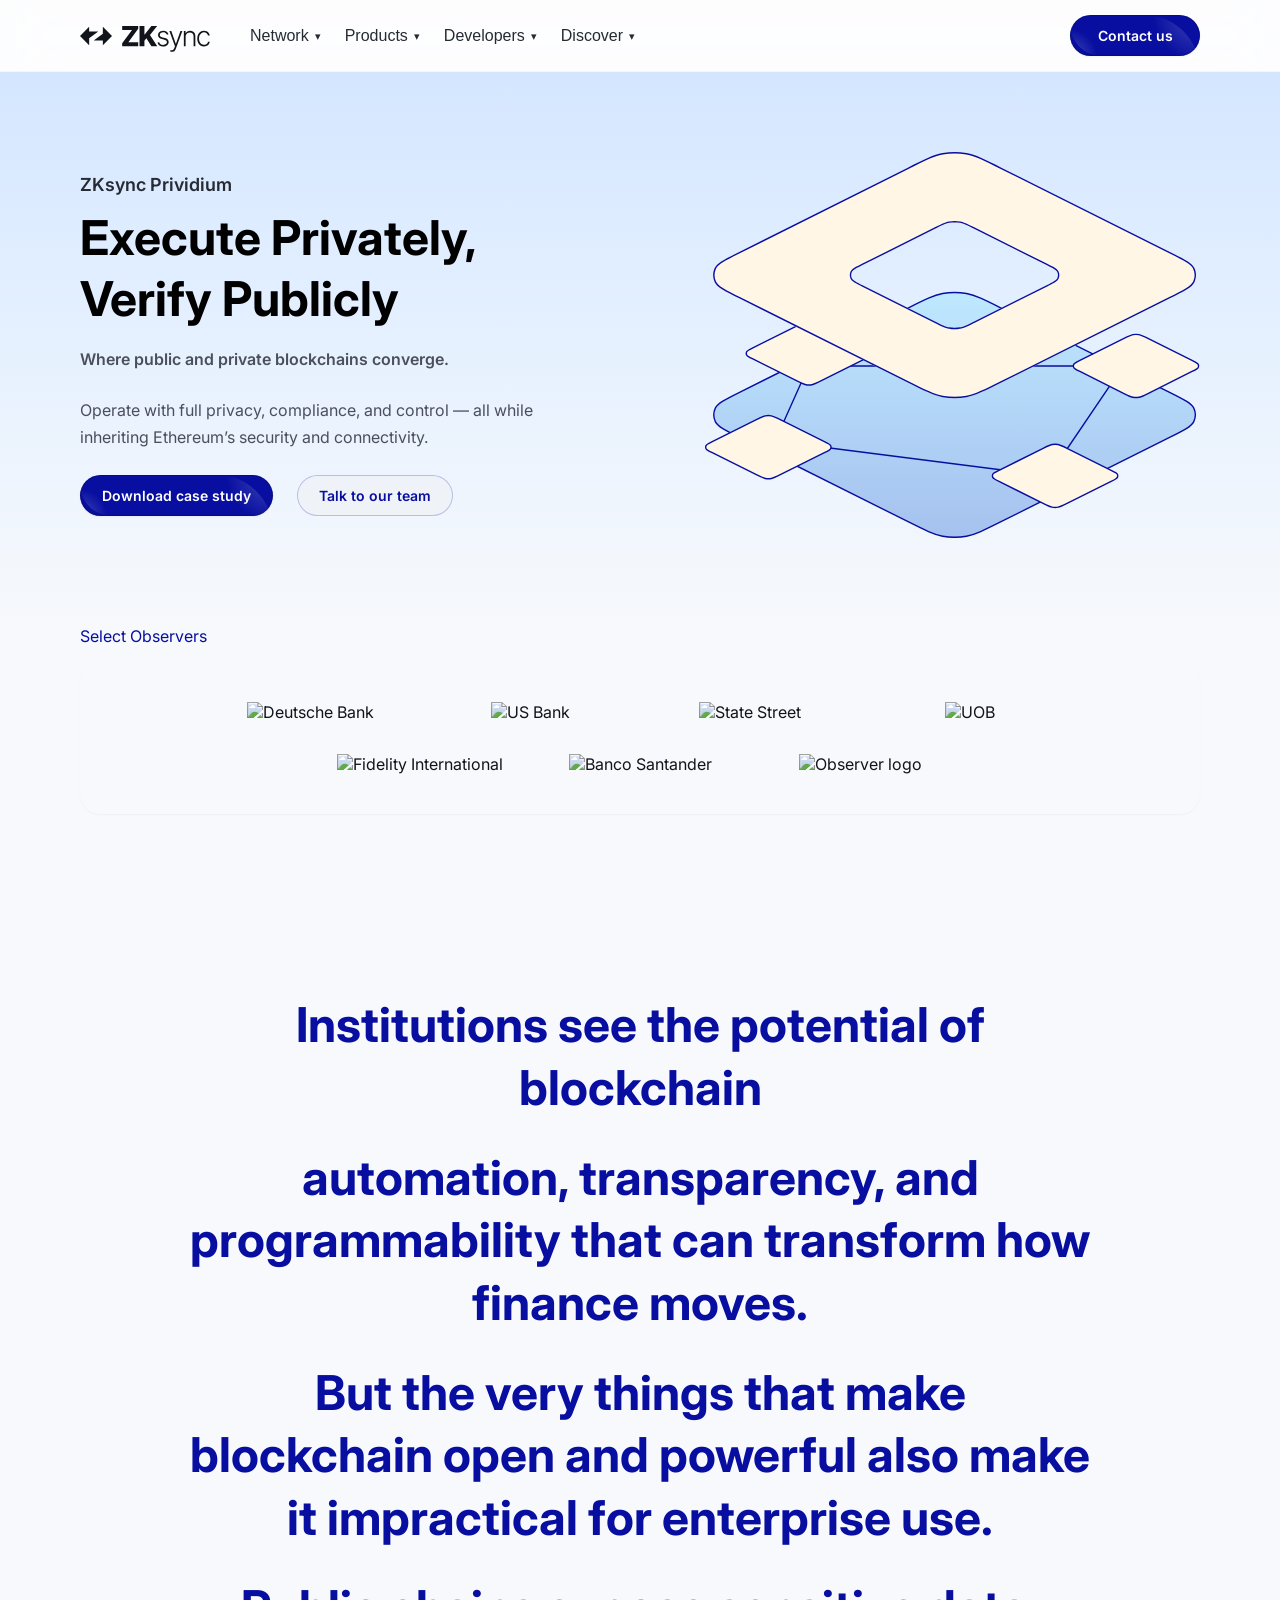
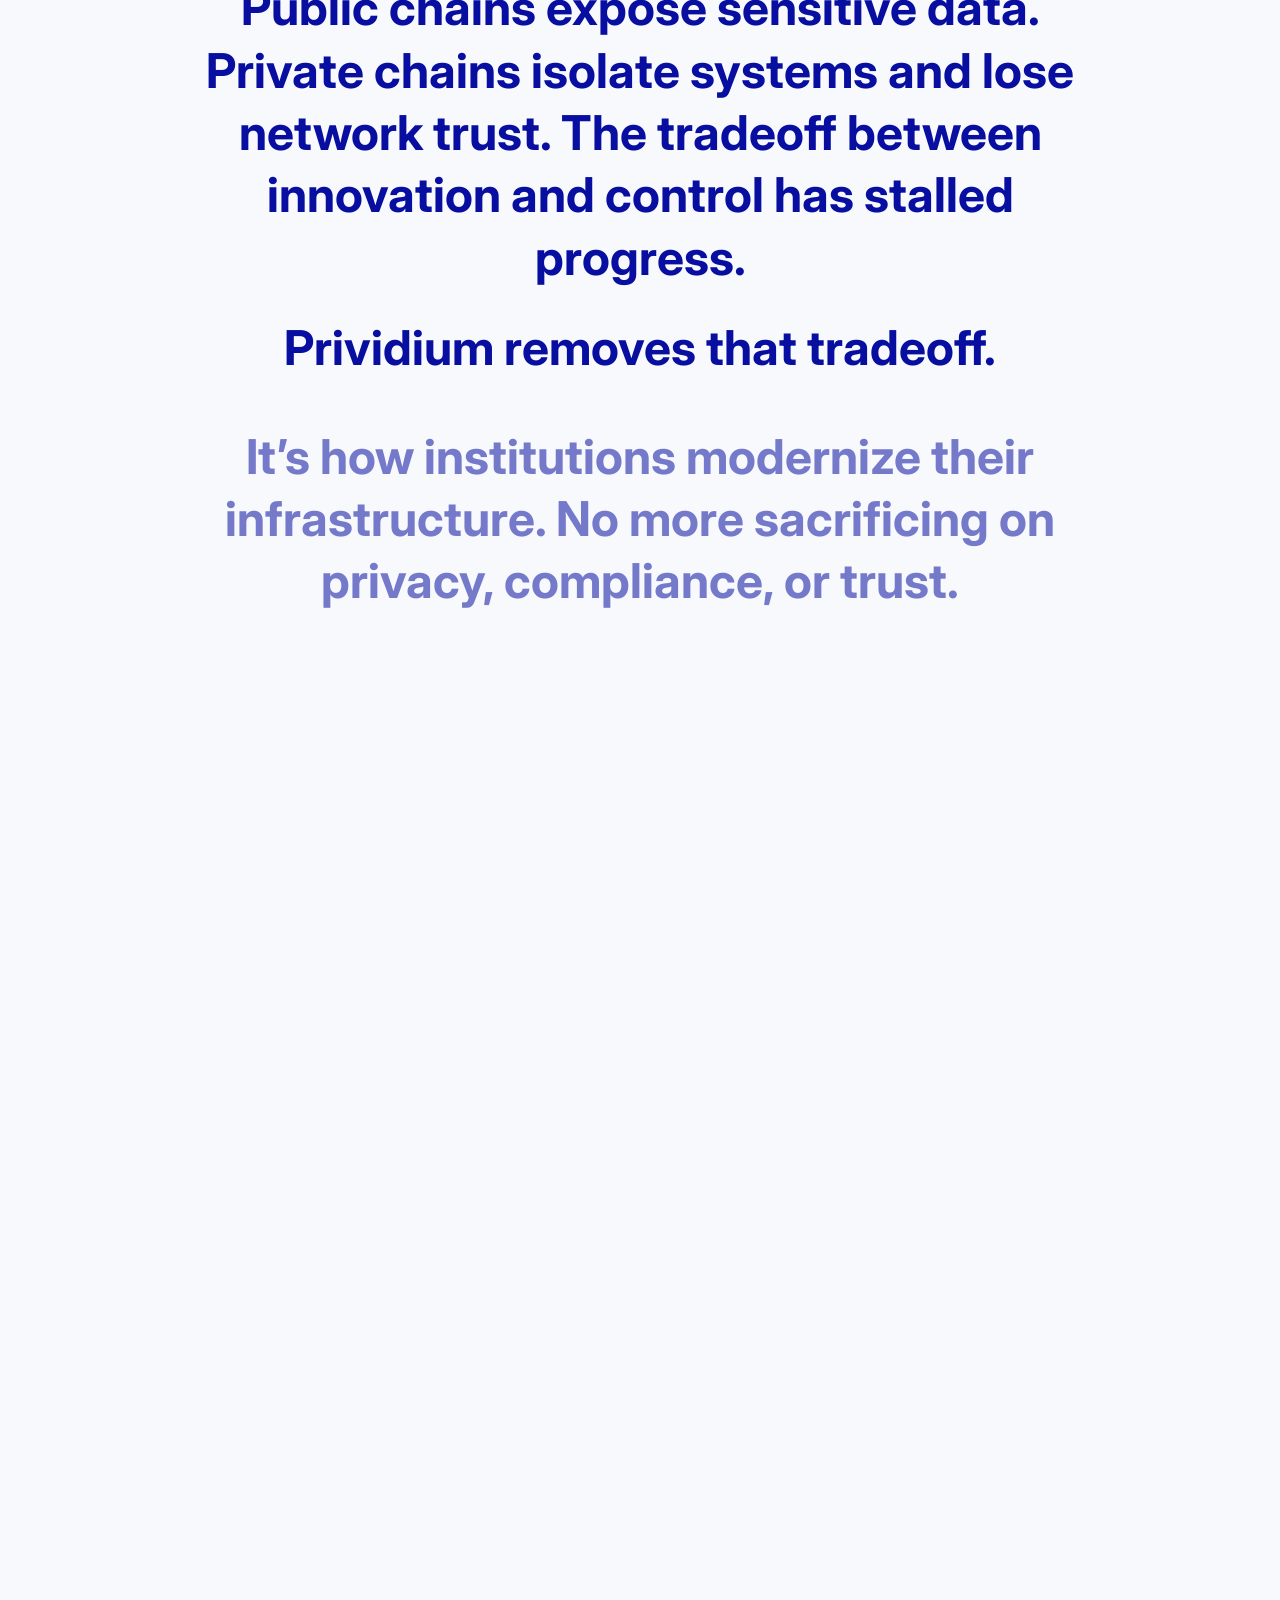
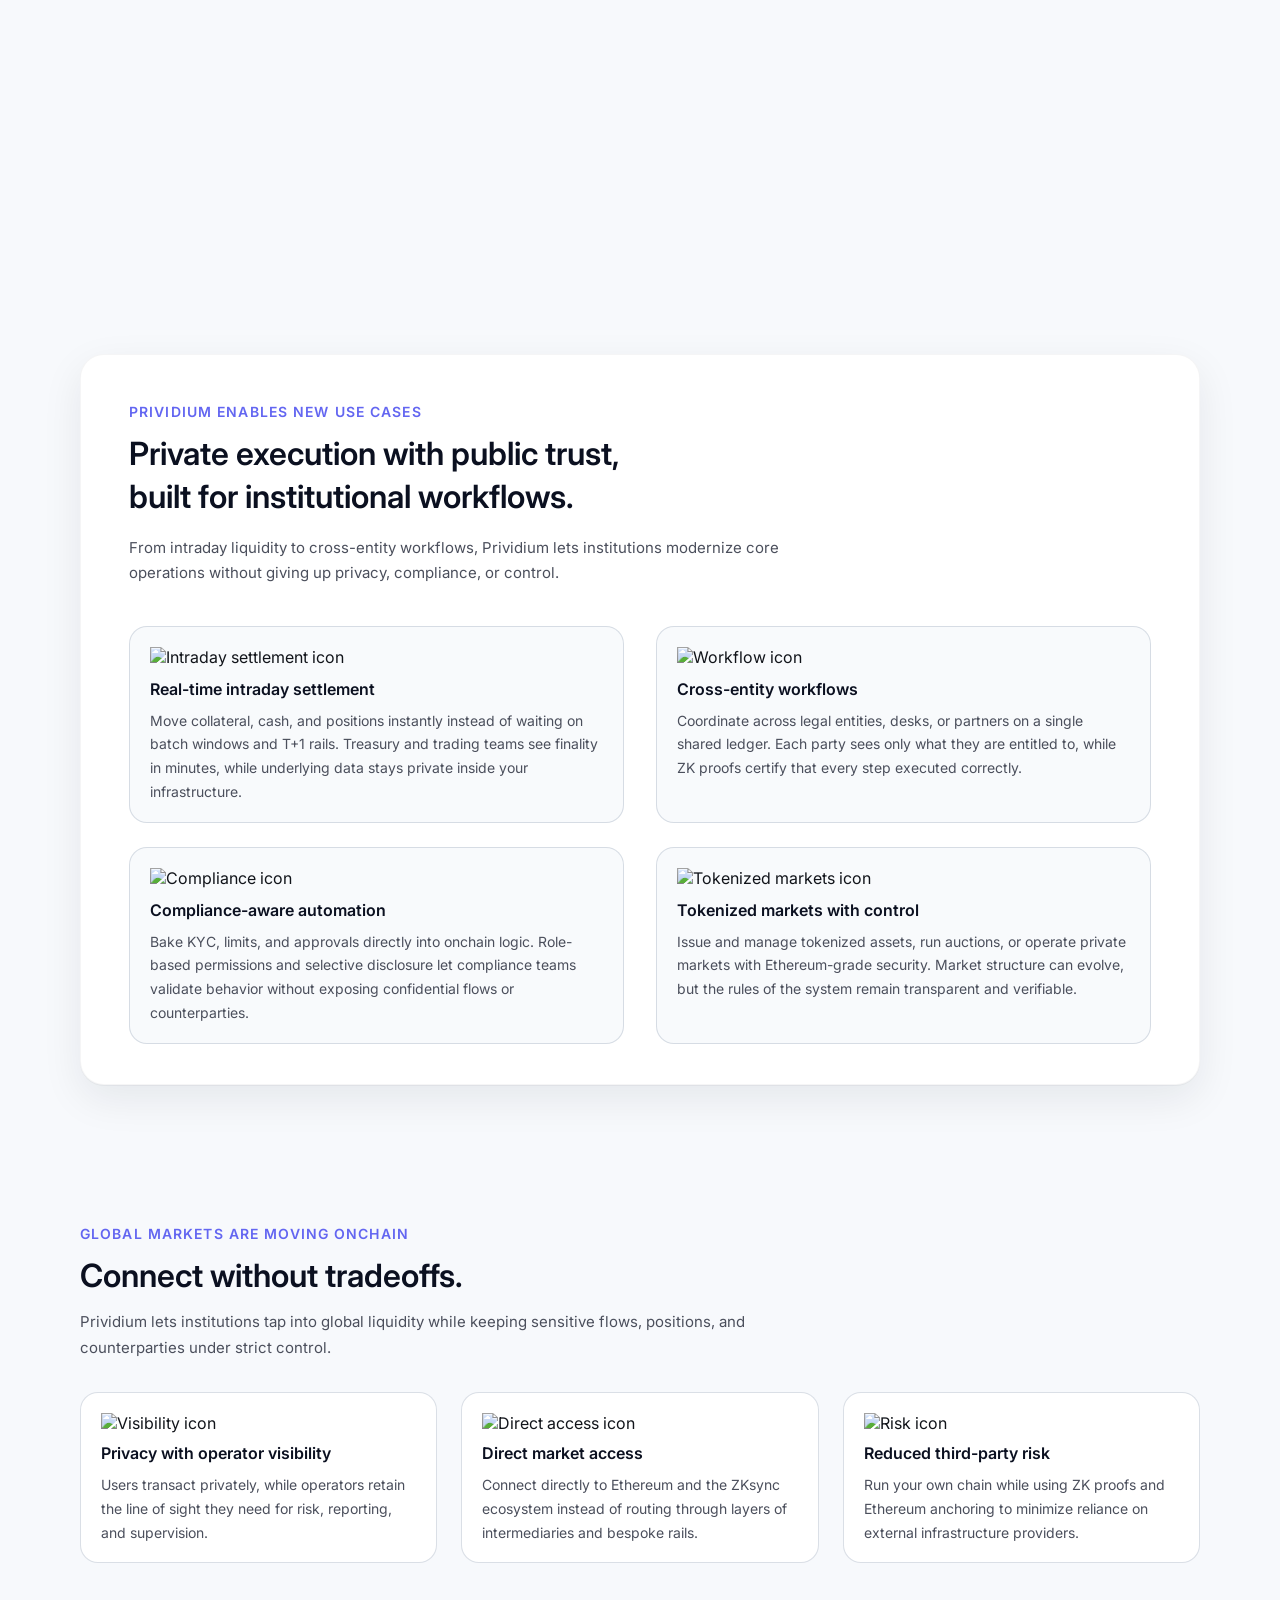
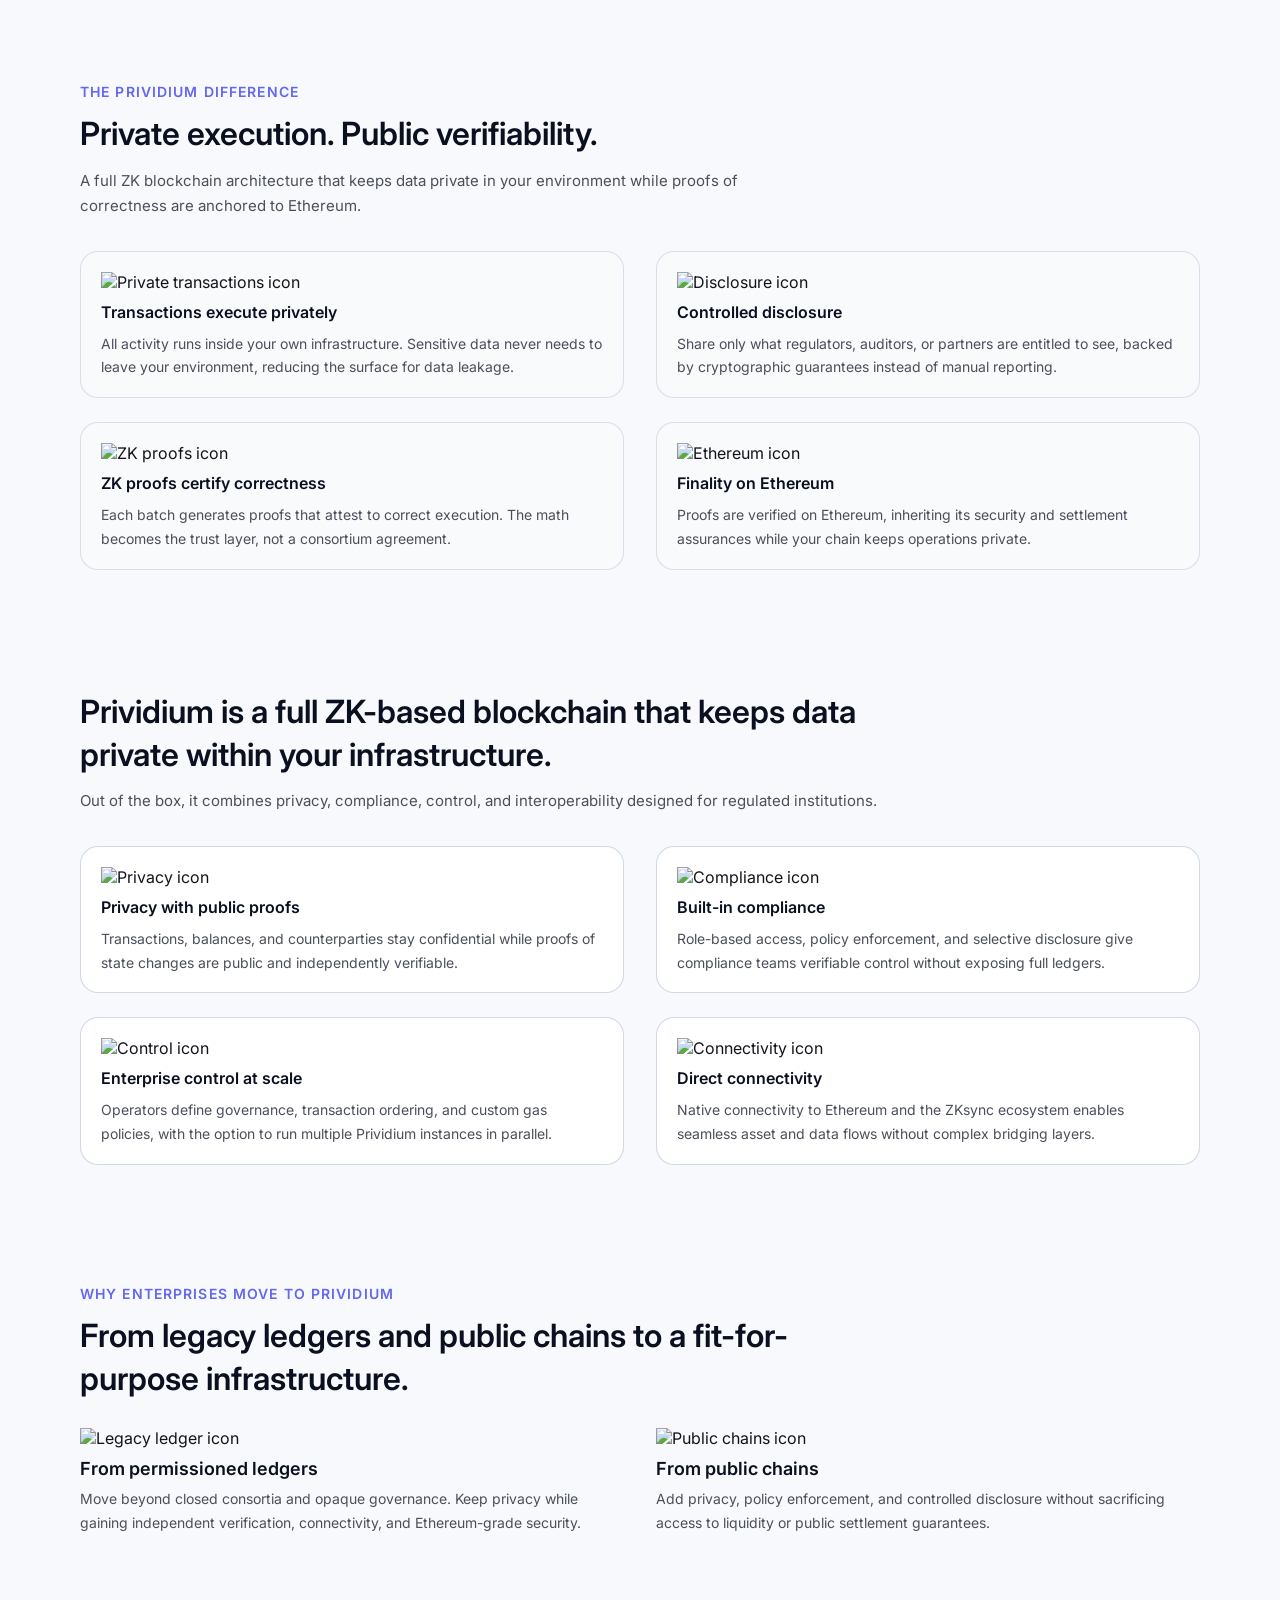
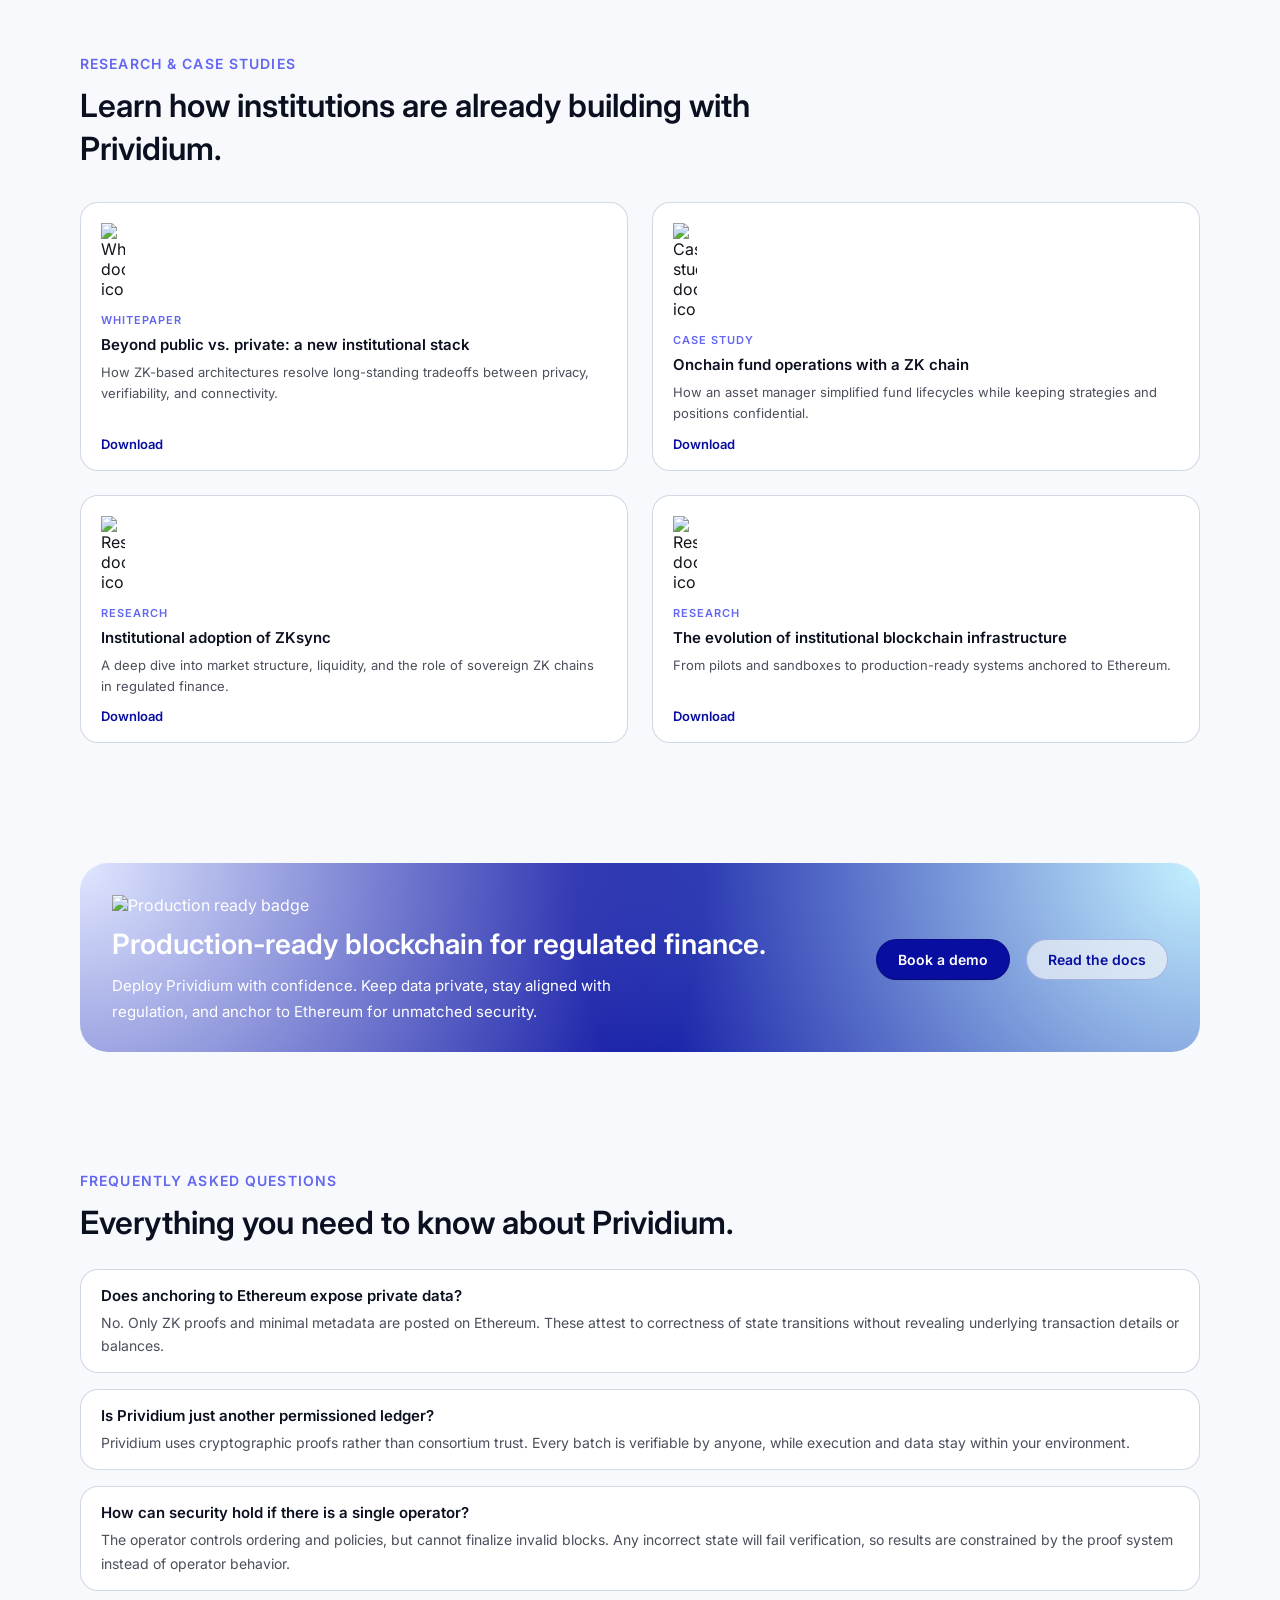
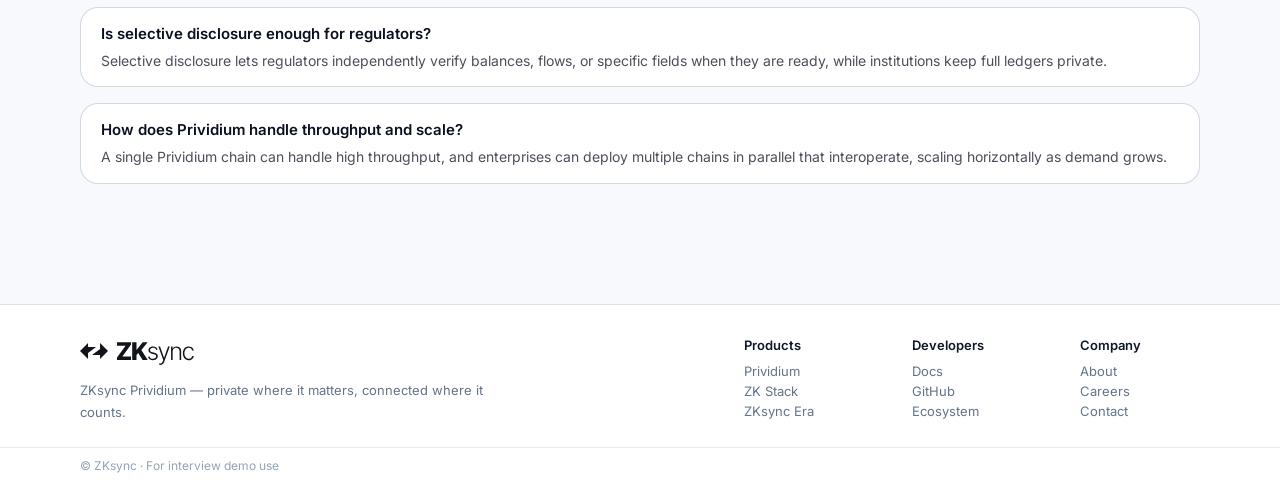
==== index.html @ d28b8660 "Update index.html" ====
<!DOCTYPE html>
<html lang="en">
<head>
  <meta charset="UTF-8" />
  <title>ZKsync Prividium – Execute Privately, Verify Publicly</title>
  <meta name="viewport" content="width=device-width, initial-scale=1" />

  <!-- Inter font -->
  <link rel="preconnect" href="https://fonts.googleapis.com">
  <link rel="preconnect" href="https://fonts.gstatic.com" crossorigin>
  <link href="https://fonts.googleapis.com/css2?family=Inter:wght@400;500;600;700&display=swap" rel="stylesheet">

  <link rel="stylesheet" href="styles.css" />
</head>
<body>
  <div class="page">

    <!-- NAVBAR -->
    <header class="nav">
      <div class="nav-left">
        <a href="#" class="nav-logo">
          <!-- Main zkSync logo -->
          <img src="zksync-logo.svg" alt="zkSync Logo" class="nav-logo-img" />
        </a>

        <nav class="nav-links">
          <button class="nav-link">
            <span>Network</span>
            <span class="nav-link-chevron">▾</span>
          </button>
          <button class="nav-link">
            <span>Products</span>
            <span class="nav-link-chevron">▾</span>
          </button>
          <button class="nav-link">
            <span>Developers</span>
            <span class="nav-link-chevron">▾</span>
          </button>
          <button class="nav-link">
            <span>Discover</span>
            <span class="nav-link-chevron">▾</span>
          </button>
        </nav>
      </div>

      <div class="nav-right">
        <a href="#contact" class="btn btn-primary btn-pill btn-nav">
          <span class="btn-bg-corner btn-bg-corner-left"></span>
          <span class="btn-bg-corner btn-bg-corner-right"></span>
          Contact us
        </a>
      </div>
    </header>

    <!-- MAIN CONTENT -->
    <main>

      <!-- HERO SECTION -->
      <div class="hero-wrapper">
        <section class="hero">
          <div class="hero-content">
            <p class="hero-eyebrow">ZKsync Prividium</p>

            <h1 class="hero-title">
              Execute Privately,<br />
              Verify Publicly
            </h1>

            <p class="hero-subtitle hero-subtitle-top">
              Where public and private blockchains converge.
            </p>

            <p class="hero-subtitle">
              Operate with full privacy, compliance, and control — all while inheriting
              Ethereum’s security and connectivity.
            </p>

            <div class="hero-actions">
              <a href="#" class="btn btn-primary btn-pill">
                <span class="btn-bg-corner btn-bg-corner-left"></span>
                <span class="btn-bg-corner btn-bg-corner-right"></span>
                Download case study
              </a>

              <a href="#contact" class="btn btn-secondary btn-pill">
                Talk to our team
              </a>
            </div>
          </div>

          <div class="hero-visual">
            <!-- Hero illustration (black circles animation) -->
            <img
              src="priv_hero.svg"
              alt="Prividium hero illustration"
              class="hero-animation-img"
            />
          </div>
        </section>
      </div> <!-- /.hero-wrapper -->

      <!-- SELECTED OBSERVERS (LOGO STRIP) -->
      <section class="observers">
        <p class="observers-eyebrow">Select Observers</p>

        <div class="observers-card">
          <div class="observers-row">
            <div class="observer-logo">
              <img src="logo-deutsche-bank.svg" alt="Deutsche Bank" />
            </div>
            <div class="observer-logo">
              <img src="logo-us-bank.svg" alt="US Bank" />
            </div>
            <div class="observer-logo">
              <img src="logo-state-street.svg" alt="State Street" />
            </div>
            <div class="observer-logo">
              <img src="logo-uob.svg" alt="UOB" />
            </div>
          </div>

          <div class="observers-row">
            <div class="observer-logo">
              <img src="logo-fidelity-international.svg" alt="Fidelity International" />
            </div>
            <div class="observer-logo">
              <img src="logo-banco-santander.svg" alt="Banco Santander" />
            </div>
            <div class="observer-logo">
              <img src="logo-generic-observer.svg" alt="Observer logo" />
            </div>
          </div>
        </div>
      </section>

      <!-- NARRATIVE SECTION (SCROLL-DRIVEN) -->
      <section class="narrative">
        <div class="narrative-inner">

          <p class="narrative-line">
            Institutions see the potential of blockchain
          </p>

          <p class="narrative-line">
            automation, transparency, and programmability that can transform how finance moves.
          </p>

          <p class="narrative-line">
            But the very things that make blockchain open and powerful also make it impractical for enterprise use.
          </p>

          <p class="narrative-line">
            Public chains expose sensitive data. Private chains isolate systems and lose network trust.
            The tradeoff between innovation and control has stalled progress.
          </p>

          <p class="narrative-line">
            Prividium removes that tradeoff.
          </p>

          <p class="narrative-line">
            It’s how institutions modernize their infrastructure. No more sacrificing on privacy,
            compliance, or trust.
          </p>

        </div>
      </section>

      <!-- USE CASES SECTION -->
      <section class="usecases">
        <div class="usecases-inner">
          <header class="usecases-header">
            <p class="usecases-eyebrow">Prividium enables new use cases</p>
            <h2 class="usecases-title">
              Private execution with public trust,<br />
              built for institutional workflows.
            </h2>
            <p class="usecases-intro">
              From intraday liquidity to cross-entity workflows, Prividium lets institutions
              modernize core operations without giving up privacy, compliance, or control.
            </p>
          </header>

          <div class="usecases-grid">
            <article class="usecase-card">
              <img
                src="icon-usecase-intraday.svg"
                alt="Intraday settlement icon"
                style="width:32px;height:auto;margin-bottom:12px;"
              />
              <h3 class="usecase-title">Real-time intraday settlement</h3>
              <p class="usecase-body">
                Move collateral, cash, and positions instantly instead of waiting on batch
                windows and T+1 rails. Treasury and trading teams see finality in minutes,
                while underlying data stays private inside your infrastructure.
              </p>
            </article>

            <article class="usecase-card">
              <img
                src="icon-usecase-workflows.svg"
                alt="Workflow icon"
                style="width:32px;height:auto;margin-bottom:12px;"
              />
              <h3 class="usecase-title">Cross-entity workflows</h3>
              <p class="usecase-body">
                Coordinate across legal entities, desks, or partners on a single shared
                ledger. Each party sees only what they are entitled to, while ZK proofs
                certify that every step executed correctly.
              </p>
            </article>

            <article class="usecase-card">
              <img
                src="icon-usecase-compliance.svg"
                alt="Compliance icon"
                style="width:32px;height:auto;margin-bottom:12px;"
              />
              <h3 class="usecase-title">Compliance-aware automation</h3>
              <p class="usecase-body">
                Bake KYC, limits, and approvals directly into onchain logic. Role-based
                permissions and selective disclosure let compliance teams validate behavior
                without exposing confidential flows or counterparties.
              </p>
            </article>

            <article class="usecase-card">
              <img
                src="icon-usecase-tokenized.svg"
                alt="Tokenized markets icon"
                style="width:32px;height:auto;margin-bottom:12px;"
              />
              <h3 class="usecase-title">Tokenized markets with control</h3>
              <p class="usecase-body">
                Issue and manage tokenized assets, run auctions, or operate private markets
                with Ethereum-grade security. Market structure can evolve, but the rules of
                the system remain transparent and verifiable.
              </p>
            </article>
          </div>
        </div>
      </section>

      <!-- GLOBAL MARKETS SECTION -->
      <section class="markets">
        <div class="markets-header">
          <p class="section-eyebrow">Global markets are moving onchain</p>
          <h2 class="section-title">
            Connect without tradeoffs.
          </h2>
          <p class="section-intro">
            Prividium lets institutions tap into global liquidity while keeping sensitive flows,
            positions, and counterparties under strict control.
          </p>
        </div>

        <div class="markets-grid">
          <article class="markets-card">
            <img
              src="icon-markets-visibility.svg"
              alt="Visibility icon"
              style="width:30px;height:auto;margin-bottom:10px;"
            />
            <h3 class="markets-card-title">Privacy with operator visibility</h3>
            <p class="markets-card-body">
              Users transact privately, while operators retain the line of sight they need
              for risk, reporting, and supervision.
            </p>
          </article>

          <article class="markets-card">
            <img
              src="icon-markets-access.svg"
              alt="Direct access icon"
              style="width:30px;height:auto;margin-bottom:10px;"
            />
            <h3 class="markets-card-title">Direct market access</h3>
            <p class="markets-card-body">
              Connect directly to Ethereum and the ZKsync ecosystem instead of routing
              through layers of intermediaries and bespoke rails.
            </p>
          </article>

          <article class="markets-card">
            <img
              src="icon-markets-risk.svg"
              alt="Risk icon"
              style="width:30px;height:auto;margin-bottom:10px;"
            />
            <h3 class="markets-card-title">Reduced third-party risk</h3>
            <p class="markets-card-body">
              Run your own chain while using ZK proofs and Ethereum anchoring to minimize
              reliance on external infrastructure providers.
            </p>
          </article>
        </div>
      </section>

      <!-- PRIVIDIUM DIFFERENCE SECTION -->
      <section class="difference">
        <div class="difference-header">
          <p class="section-eyebrow">The Prividium difference</p>
          <h2 class="section-title">
            Private execution. Public verifiability.
          </h2>
          <p class="section-intro">
            A full ZK blockchain architecture that keeps data private in your environment
            while proofs of correctness are anchored to Ethereum.
          </p>
        </div>

        <div class="difference-grid">
          <article class="difference-card">
            <img
              src="icon-diff-private-txs.svg"
              alt="Private transactions icon"
              style="width:28px;height:auto;margin-bottom:10px;"
            />
            <h3 class="difference-title">Transactions execute privately</h3>
            <p class="difference-body">
              All activity runs inside your own infrastructure. Sensitive data never needs
              to leave your environment, reducing the surface for data leakage.
            </p>
          </article>

          <article class="difference-card">
            <img
              src="icon-diff-disclosure.svg"
              alt="Disclosure icon"
              style="width:28px;height:auto;margin-bottom:10px;"
            />
            <h3 class="difference-title">Controlled disclosure</h3>
            <p class="difference-body">
              Share only what regulators, auditors, or partners are entitled to see, backed
              by cryptographic guarantees instead of manual reporting.
            </p>
          </article>

          <article class="difference-card">
            <img
              src="icon-diff-proofs.svg"
              alt="ZK proofs icon"
              style="width:28px;height:auto;margin-bottom:10px;"
            />
            <h3 class="difference-title">ZK proofs certify correctness</h3>
            <p class="difference-body">
              Each batch generates proofs that attest to correct execution. The math becomes
              the trust layer, not a consortium agreement.
            </p>
          </article>

          <article class="difference-card">
            <img
              src="icon-diff-ethereum.svg"
              alt="Ethereum icon"
              style="width:28px;height:auto;margin-bottom:10px;"
            />
            <h3 class="difference-title">Finality on Ethereum</h3>
            <p class="difference-body">
              Proofs are verified on Ethereum, inheriting its security and settlement assurances
              while your chain keeps operations private.
            </p>
          </article>
        </div>
      </section>

      <!-- PILLARS SECTION (PRIVACY / COMPLIANCE / CONTROL / CONNECTIVITY) -->
      <section class="pillars">
        <div class="pillars-header">
          <h2 class="section-title">
            Prividium is a full ZK-based blockchain that keeps data private within your infrastructure.
          </h2>
          <p class="section-intro">
            Out of the box, it combines privacy, compliance, control, and interoperability designed
            for regulated institutions.
          </p>
        </div>

        <div class="pillars-grid">
          <article class="pillar-card">
            <img
              src="icon-pillar-privacy.svg"
              alt="Privacy icon"
              style="width:30px;height:auto;margin-bottom:10px;"
            />
            <h3 class="pillar-title">Privacy with public proofs</h3>
            <p class="pillar-body">
              Transactions, balances, and counterparties stay confidential while proofs
              of state changes are public and independently verifiable.
            </p>
          </article>

          <article class="pillar-card">
            <img
              src="icon-pillar-compliance.svg"
              alt="Compliance icon"
              style="width:30px;height:auto;margin-bottom:10px;"
            />
            <h3 class="pillar-title">Built-in compliance</h3>
            <p class="pillar-body">
              Role-based access, policy enforcement, and selective disclosure give compliance
              teams verifiable control without exposing full ledgers.
            </p>
          </article>

          <article class="pillar-card">
            <img
              src="icon-pillar-control.svg"
              alt="Control icon"
              style="width:30px;height:auto;margin-bottom:10px;"
            />
            <h3 class="pillar-title">Enterprise control at scale</h3>
            <p class="pillar-body">
              Operators define governance, transaction ordering, and custom gas policies,
              with the option to run multiple Prividium instances in parallel.
            </p>
          </article>

          <article class="pillar-card">
            <img
              src="icon-pillar-connectivity.svg"
              alt="Connectivity icon"
              style="width:30px;height:auto;margin-bottom:10px;"
            />
            <h3 class="pillar-title">Direct connectivity</h3>
            <p class="pillar-body">
              Native connectivity to Ethereum and the ZKsync ecosystem enables seamless asset
              and data flows without complex bridging layers.
            </p>
          </article>
        </div>
      </section>

      <!-- WHY ENTERPRISES MOVE SECTION -->
      <section class="why">
        <div class="why-header">
          <p class="section-eyebrow">Why enterprises move to Prividium</p>
          <h2 class="section-title">
            From legacy ledgers and public chains to a fit-for-purpose infrastructure.
          </h2>
        </div>

        <div class="why-grid">
          <article class="why-col">
            <img
              src="icon-why-ledgers.svg"
              alt="Legacy ledger icon"
              style="width:32px;height:auto;margin-bottom:10px;"
            />
            <h3 class="why-col-title">From permissioned ledgers</h3>
            <p class="why-col-body">
              Move beyond closed consortia and opaque governance. Keep privacy while
              gaining independent verification, connectivity, and Ethereum-grade security.
            </p>
          </article>

          <article class="why-col">
            <img
              src="icon-why-public.svg"
              alt="Public chains icon"
              style="width:32px;height:auto;margin-bottom:10px;"
            />
            <h3 class="why-col-title">From public chains</h3>
            <p class="why-col-body">
              Add privacy, policy enforcement, and controlled disclosure without sacrificing
              access to liquidity or public settlement guarantees.
            </p>
          </article>
        </div>
      </section>

      <!-- RESEARCH & CASE STUDIES -->
      <section class="research">
        <div class="research-header">
          <p class="section-eyebrow">Research &amp; case studies</p>
          <h2 class="section-title">
            Learn how institutions are already building with Prividium.
          </h2>
        </div>

        <div class="research-grid">
          <article class="research-card">
            <img
              src="icon-doc-whitepaper.svg"
              alt="Whitepaper document icon"
              style="width:24px;height:auto;margin-bottom:6px;"
            />
            <p class="research-tag">Whitepaper</p>
            <h3 class="research-title">
              Beyond public vs. private: a new institutional stack
            </h3>
            <p class="research-body">
              How ZK-based architectures resolve long-standing tradeoffs between privacy,
              verifiability, and connectivity.
            </p>
            <a href="#" class="research-link">Download</a>
          </article>

          <article class="research-card">
            <img
              src="icon-doc-casestudy.svg"
              alt="Case study document icon"
              style="width:24px;height:auto;margin-bottom:6px;"
            />
            <p class="research-tag">Case study</p>
            <h3 class="research-title">
              Onchain fund operations with a ZK chain
            </h3>
            <p class="research-body">
              How an asset manager simplified fund lifecycles while keeping strategies and
              positions confidential.
            </p>
            <a href="#" class="research-link">Download</a>
          </article>

          <article class="research-card">
            <img
              src="icon-doc-research.svg"
              alt="Research document icon"
              style="width:24px;height:auto;margin-bottom:6px;"
            />
            <p class="research-tag">Research</p>
            <h3 class="research-title">
              Institutional adoption of ZKsync
            </h3>
            <p class="research-body">
              A deep dive into market structure, liquidity, and the role of sovereign ZK chains
              in regulated finance.
            </p>
            <a href="#" class="research-link">Download</a>
          </article>

          <article class="research-card">
            <img
              src="icon-doc-research-2.svg"
              alt="Research document icon"
              style="width:24px;height:auto;margin-bottom:6px;"
            />
            <p class="research-tag">Research</p>
            <h3 class="research-title">
              The evolution of institutional blockchain infrastructure
            </h3>
            <p class="research-body">
              From pilots and sandboxes to production-ready systems anchored to Ethereum.
            </p>
            <a href="#" class="research-link">Download</a>
          </article>
        </div>
      </section>

      <!-- PRODUCTION CTA -->
      <section class="cta" id="contact">
        <div class="cta-inner">
          <div class="cta-copy">
            <!-- optional small icon / badge on CTA -->
            <img
              src="icon-cta-badge.svg"
              alt="Production ready badge"
              style="width:36px;height:auto;margin-bottom:12px;"
            />
            <h2 class="cta-title">
              Production-ready blockchain for regulated finance.
            </h2>
            <p class="cta-body">
              Deploy Prividium with confidence. Keep data private, stay aligned with regulation,
              and anchor to Ethereum for unmatched security.
            </p>
          </div>
          <div class="cta-actions">
            <a href="#" class="btn btn-primary btn-pill">
              Book a demo
            </a>
            <a href="#" class="btn btn-secondary btn-pill">
              Read the docs
            </a>
          </div>
        </div>
      </section>

      <!-- FAQ -->
      <section class="faq">
        <div class="faq-header">
          <p class="section-eyebrow">Frequently asked questions</p>
          <h2 class="section-title">
            Everything you need to know about Prividium.
          </h2>
        </div>

        <div class="faq-list">
          <article class="faq-item">
            <h3 class="faq-question">
              Does anchoring to Ethereum expose private data?
            </h3>
            <p class="faq-answer">
              No. Only ZK proofs and minimal metadata are posted on Ethereum. These attest to
              correctness of state transitions without revealing underlying transaction details
              or balances.
            </p>
          </article>

          <article class="faq-item">
            <h3 class="faq-question">
              Is Prividium just another permissioned ledger?
            </h3>
            <p class="faq-answer">
              Prividium uses cryptographic proofs rather than consortium trust. Every batch is
              verifiable by anyone, while execution and data stay within your environment.
            </p>
          </article>

          <article class="faq-item">
            <h3 class="faq-question">
              How can security hold if there is a single operator?
            </h3>
            <p class="faq-answer">
              The operator controls ordering and policies, but cannot finalize invalid blocks.
              Any incorrect state will fail verification, so results are constrained by the
              proof system instead of operator behavior.
            </p>
          </article>

          <article class="faq-item">
            <h3 class="faq-question">
              Is selective disclosure enough for regulators?
            </h3>
            <p class="faq-answer">
              Selective disclosure lets regulators independently verify balances, flows, or
              specific fields when they are ready, while institutions keep full ledgers private.
            </p>
          </article>

          <article class="faq-item">
            <h3 class="faq-question">
              How does Prividium handle throughput and scale?
            </h3>
            <p class="faq-answer">
              A single Prividium chain can handle high throughput, and enterprises can deploy
              multiple chains in parallel that interoperate, scaling horizontally as demand grows.
            </p>
          </article>
        </div>
      </section>

    </main>

    <!-- FOOTER -->
    <footer class="footer">
      <div class="footer-inner">
        <div class="footer-brand">
          <img src="zksync-logo.svg" alt="zkSync logo" class="footer-logo" />
          <p class="footer-tagline">
            ZKsync Prividium — private where it matters, connected where it counts.
          </p>
        </div>

        <div class="footer-columns">
          <div class="footer-col">
            <h4 class="footer-heading">Products</h4>
            <a href="#" class="footer-link">Prividium</a>
            <a href="#" class="footer-link">ZK Stack</a>
            <a href="#" class="footer-link">ZKsync Era</a>
          </div>
          <div class="footer-col">
            <h4 class="footer-heading">Developers</h4>
            <a href="#" class="footer-link">Docs</a>
            <a href="#" class="footer-link">GitHub</a>
            <a href="#" class="footer-link">Ecosystem</a>
          </div>
          <div class="footer-col">
            <h4 class="footer-heading">Company</h4>
            <a href="#" class="footer-link">About</a>
            <a href="#" class="footer-link">Careers</a>
            <a href="#" class="footer-link">Contact</a>
          </div>
        </div>
      </div>

      <div class="footer-bottom">
        <p class="footer-meta">© ZKsync · For interview demo use</p>
      </div>
    </footer>

  </div> <!-- /.page -->

  <!-- Scroll animation for narrative section -->
  <script>
    document.addEventListener("DOMContentLoaded", () => {
      const section = document.querySelector(".narrative");
      const lines = Array.from(document.querySelectorAll(".narrative-line"));

      if (!section || lines.length === 0) return;

      function easeInOut(t) {
        return t * t * (3 - 2 * t);
      }

      function updateNarrative() {
        const rect = section.getBoundingClientRect();
        const vh = window.innerHeight;

        if (rect.bottom < 0 || rect.top > vh) return;

        const centerY = vh * 0.5;
        let progress = (centerY - rect.top) / rect.height;
        progress = Math.max(0, Math.min(0.999, progress));

        const count = lines.length;
        const segment = 1 / count;

        lines.forEach((line, index) => {
          const start = segment * index;
          const end = segment * (index + 1);
          let local = (progress - start) / (end - start);

          if (local <= 0) {
            line.style.opacity = 0;
            line.style.transform = "translateY(40px)";
          } else if (local >= 1) {
            line.style.opacity = 1;
            line.style.transform = "translateY(0)";
          } else {
            const t = easeInOut(local);
            const y = 40 * (1 - t);
            line.style.opacity = t;
            line.style.transform = `translateY(${y}px)`;
          }
        });
      }

      updateNarrative();
      window.addEventListener("scroll", updateNarrative, { passive: true });
      window.addEventListener("resize", updateNarrative);
    });
  </script>
</body>
</html>
---- styles.css ----
:root {
  --bg-page: #f7f9fc;
  --bg-hero: #ffffff;
  --text-main: #11141a;
  --text-muted: #4b4f5c;
  --text-nav: #262b33;
  --accent: #070ea0;
  --accent-soft: rgba(7, 14, 160, 0.08);
  --border-soft: rgba(10, 13, 18, 0.08);
}

/* Global reset-ish */
*,
*::before,
*::after {
  box-sizing: border-box;
}

body {
  margin: 0;
  font-family: "Inter", system-ui, -apple-system, BlinkMacSystemFont, "Segoe UI", sans-serif;
  background: var(--bg-page);
  color: var(--text-main);
}

.page {
  min-height: 100vh;
}

/* NAVBAR */

.nav {
  backdrop-filter: blur(24px);
  background: rgba(255, 255, 255, 0.7);
  border-bottom: 1px solid rgba(239, 242, 247, 0.6);
  height: 72px;
  padding: 0 80px;
  display: flex;
  align-items: center;
  justify-content: space-between;
  position: sticky;
  top: 0;
  z-index: 20;
}

.nav-left {
  display: flex;
  align-items: center;
  gap: 40px;
}

.nav-logo {
  display: inline-flex;
  align-items: center;
  gap: 10px;
  text-decoration: none;
}

.nav-logo-img {
  height: 32px;
}

.nav-logo-text {
  font-size: 18px;
  font-weight: 600;
  color: var(--text-nav);
}

.nav-links {
  display: flex;
  align-items: center;
  gap: 24px;
}

.nav-link {
  display: inline-flex;
  align-items: center;
  gap: 6px;
  border: none;
  background: transparent;
  font-size: 16px;
  font-weight: 500;
  color: var(--text-nav);
  cursor: pointer;
  padding: 4px 0;
}

.nav-link-chevron {
  font-size: 11px;
  transform: translateY(1px);
}

.nav-right {
  display: flex;
  align-items: center;
}

/* Buttons */

.btn {
  position: relative;
  display: inline-flex;
  align-items: center;
  justify-content: center;
  gap: 8px;
  padding: 12px 22px;
  font-size: 14px;
  font-weight: 600;
  text-decoration: none;
  cursor: pointer;
  border-radius: 999px;
  border: 0;
  transition:
    transform 0.12s ease,
    box-shadow 0.12s ease,
    background 0.12s ease,
    color 0.12s ease;
  white-space: nowrap;
}

.btn-pill {
  border-radius: 9999px;
}

.btn-primary {
  background: var(--accent);
  color: #ffffff;
  box-shadow:
    0 1px 2px rgba(10, 13, 18, 0.05),
    inset 0 -2px 0 rgba(10, 13, 18, 0.05),
    inset 0 0 0 1px rgba(10, 13, 18, 0.18);
}

.btn-secondary {
  background: rgba(239, 242, 247, 0.7);
  color: var(--accent);
  box-shadow: inset 0 0 0 1px rgba(7, 14, 160, 0.23);
}

.btn-nav {
  min-width: 130px;
}

/* Small highlights on primary buttons */
.btn-bg-corner {
  pointer-events: none;
  position: absolute;
  width: 32px;
  height: 32px;
  background: radial-gradient(circle at 0 100%, rgba(255, 255, 255, 0.35), transparent 60%);
  opacity: 0.7;
}

.btn-bg-corner-left {
  left: 0;
  bottom: 0;
  border-bottom-left-radius: 999px;
}

.btn-bg-corner-right {
  right: 0;
  top: 0;
  width: 56px;
  height: 56px;
  border-top-right-radius: 999px;
  background: radial-gradient(circle at 100% 0, rgba(255, 255, 255, 0.35), transparent 60%);
}

.btn:hover {
  transform: translateY(-1px);
  box-shadow:
    0 8px 24px rgba(7, 14, 160, 0.18),
    inset 0 -2px 0 rgba(10, 13, 18, 0.05),
    inset 0 0 0 1px rgba(10, 13, 18, 0.18);
}

.btn-secondary:hover {
  background: rgba(224, 229, 242, 0.9);
  box-shadow: inset 0 0 0 1px rgba(7, 14, 160, 0.3);
}

/* HERO */

.hero-wrapper {
  background: linear-gradient(
    180deg,
    #d4e6ff 0%,
    #e4f0ff 45%,
    var(--bg-page) 100%
  );
  padding-bottom: 24px; /* subtle fade gap before observers */
}

.hero {
  max-width: 1280px;
  margin: 0 auto;
  padding: 80px 80px 64px;
  display: grid;
  grid-template-columns: minmax(0, 1.1fr) minmax(0, 1fr);
  gap: 80px;
  align-items: center;
}

.hero-content {
  max-width: 480px;
}

.hero-eyebrow {
  font-size: 18px;
  font-weight: 600;
  color: #262b33;
  margin: 0 0 12px;
}

.hero-title {
  font-size: 48px;
  line-height: 1.28;
  margin: 0 0 16px;
  color: #000000;
}

.hero-subtitle-top {
  font-size: 20px;
  font-weight: 600;
  line-height: 1.4;
  margin-bottom: 8px;
}

.hero-subtitle {
  font-size: 16px;
  line-height: 1.7;
  color: var(--text-muted);
  margin: 0 0 24px;
}

.hero-actions {
  display: flex;
  flex-wrap: wrap;
  gap: 24px;
}

/* HERO VISUAL */

.hero-visual {
  background: none;
  box-shadow: none;
  border-radius: 0;
  overflow: visible;
  display: flex;
  align-items: center;
  justify-content: center;
  margin-left: auto; /* stays right side on desktop */
}

.hero-animation-img {
  width: 100%;
  max-width: 520px;
  height: auto;
  display: block;
}

/* Responsive hero / nav */

@media (max-width: 1024px) {
  .nav {
    padding: 0 24px;
  }

  .hero {
    padding: 56px 24px 64px;
    grid-template-columns: 1fr;
    gap: 40px;
  }

  .hero-content {
    max-width: none;
  }

  .hero-visual {
    max-width: 440px;
    margin-right: auto; /* hero image comes under text, left-ish */
  }
}

@media (max-width: 720px) {
  .nav-links {
    display: none;
  }

  .hero-title {
    font-size: 36px;
  }

  .hero {
    padding-top: 40px;
  }

  .hero-actions {
    flex-direction: column;
    align-items: stretch;
  }

  .btn,
  .btn-nav {
    width: 100%;
    justify-content: center;
  }
}

/* SELECTED OBSERVERS */

.observers {
  max-width: 1280px;
  margin: 0 auto 96px;
  padding: 0 80px;
}

.observers-eyebrow {
  font-size: 16px;
  font-weight: 400;
  color: #070ea0;
  margin: 0 0 16px;
}

.observers-card {
  background: #f7f9fc;
  border-radius: 20px;
  padding: 40px 48px;
  display: flex;
  flex-direction: column;
  gap: 32px;
  box-shadow: 0 1px 2px rgba(10, 13, 18, 0.04);
}

.observers-row {
  display: flex;
  justify-content: center;
  align-items: center;
  gap: 40px;
  flex-wrap: nowrap;
}

.observer-logo {
  flex: 0 1 180px;
  display: flex;
  align-items: center;
  justify-content: center;
}

.observer-logo img {
  max-height: 45px;
  width: auto;
  max-width: 100%;
  object-fit: contain;
  display: block;
  filter: grayscale(15%);
}

/* Observers responsive */

@media (max-width: 1024px) {
  .observers {
    padding: 0 24px;
  }

  .observers-card {
    padding: 32px 24px;
  }

  .observers-row {
    flex-wrap: wrap;
    gap: 24px;
  }

  .observer-logo {
    flex: 1 1 40%;
  }

  .observer-logo img {
    max-height: 36px;
  }
}

@media (max-width: 640px) {
  .observer-logo {
    flex: 1 1 100%;
  }

  .observer-logo img {
    max-height: 32px;
  }
}

/* NARRATIVE SECTION */

.narrative {
  max-width: 1280px;
  margin: 180px auto 220px;
  padding: 0 80px;
  position: relative;
  min-height: 260vh; /* room to “walk” through lines */
}

.narrative-inner {
  position: sticky;
  top: 20vh; /* pins text in upper third of screen */
  text-align: center;
}

.narrative-line {
  font-size: 48px;
  font-weight: 700;
  line-height: 1.3;
  margin: 0 auto 28px;
  max-width: 900px;
  color: #070EA0;

  opacity: 0;
  transform: translateY(40px);
}

/* Narrative responsive */

@media (max-width: 1024px) {
  .narrative {
    padding: 0 24px;
    margin: 140px auto 180px;
    min-height: 220vh;
  }

  .narrative-line {
    font-size: 34px;
    margin-bottom: 24px;
  }
}

@media (max-width: 640px) {
  .narrative {
    min-height: 200vh;
  }

  .narrative-line {
    font-size: 24px;
  }
}

/* USE CASES SECTION */

.usecases {
  max-width: 1280px;
  margin: 0 auto 140px;
  padding: 0 80px;
}

.usecases-inner {
  background: #ffffff;
  border-radius: 24px;
  padding: 48px 48px 40px;
  box-shadow:
    0 14px 40px rgba(15, 23, 42, 0.08),
    0 1px 0 rgba(15, 23, 42, 0.04);
  border: 1px solid rgba(15, 23, 42, 0.04);
}

.usecases-header {
  max-width: 720px;
  margin-bottom: 40px;
}

.usecases-eyebrow {
  font-size: 14px;
  font-weight: 600;
  letter-spacing: 0.08em;
  text-transform: uppercase;
  color: #6366f1;
  margin: 0 0 12px;
}

.usecases-title {
  font-size: 32px;
  line-height: 1.35;
  font-weight: 600;
  margin: 0 0 16px;
  color: #0b1020;
}

.usecases-intro {
  font-size: 15px;
  line-height: 1.7;
  color: #4b4f5c;
  margin: 0;
}

/* Cards grid */

.usecases-grid {
  display: grid;
  grid-template-columns: repeat(2, minmax(0, 1fr));
  gap: 24px 32px;
}

.usecase-card {
  background: #f8fafc;
  border-radius: 18px;
  padding: 20px 20px 18px;
  border: 1px solid rgba(148, 163, 184, 0.35);
}

.usecase-title {
  font-size: 16px;
  font-weight: 600;
  margin: 0 0 10px;
  color: #0b1020;
}

.usecase-body {
  font-size: 14px;
  line-height: 1.7;
  margin: 0;
  color: #4b4f5c;
}

/* Use cases responsive */

@media (max-width: 1024px) {
  .usecases {
    padding: 0 24px;
    margin-bottom: 120px;
  }

  .usecases-inner {
    padding: 32px 24px 28px;
  }

  .usecases-title {
    font-size: 26px;
  }

  .usecases-grid {
    grid-template-columns: 1fr 1fr;
    gap: 20px;
  }
}

@media (max-width: 720px) {
  .usecases-grid {
    grid-template-columns: 1fr;
  }

  .usecases {
    margin-bottom: 96px;
  }
}

/* SHARED SECTION STYLES */

.section-eyebrow {
  font-size: 14px;
  font-weight: 600;
  letter-spacing: 0.08em;
  text-transform: uppercase;
  color: #6366f1;
  margin: 0 0 12px;
}

.section-title {
  font-size: 32px;
  line-height: 1.35;
  font-weight: 600;
  margin: 0 0 12px;
  color: #0b1020;
}

.section-intro {
  font-size: 15px;
  line-height: 1.7;
  color: #4b4f5c;
  margin: 0;
}

/* GLOBAL MARKETS SECTION */

.markets {
  max-width: 1280px;
  margin: 0 auto 120px;
  padding: 0 80px;
}

.markets-header {
  max-width: 720px;
  margin-bottom: 32px;
}

.markets-grid {
  display: grid;
  grid-template-columns: repeat(3, minmax(0, 1fr));
  gap: 24px;
}

.markets-card {
  background: #ffffff;
  border-radius: 18px;
  padding: 20px 20px 18px;
  border: 1px solid rgba(148, 163, 184, 0.35);
}

.markets-card-title {
  font-size: 16px;
  font-weight: 600;
  margin: 0 0 10px;
  color: #0b1020;
}

.markets-card-body {
  font-size: 14px;
  line-height: 1.7;
  margin: 0;
  color: #4b4f5c;
}

/* Markets responsive */

@media (max-width: 1024px) {
  .markets {
    padding: 0 24px;
    margin-bottom: 100px;
  }

  .markets-grid {
    grid-template-columns: 1fr 1fr;
  }
}

@media (max-width: 720px) {
  .markets-grid {
    grid-template-columns: 1fr;
  }
}

/* PRIVIDIUM DIFFERENCE SECTION */

.difference {
  max-width: 1280px;
  margin: 0 auto 120px;
  padding: 0 80px;
}

.difference-header {
  max-width: 720px;
  margin-bottom: 32px;
}

.difference-grid {
  display: grid;
  grid-template-columns: repeat(2, minmax(0, 1fr));
  gap: 24px 32px;
}

.difference-card {
  background: #f9fafb;
  border-radius: 18px;
  padding: 20px 20px 18px;
  border: 1px solid rgba(203, 213, 225, 0.7);
}

.difference-title {
  font-size: 16px;
  font-weight: 600;
  margin: 0 0 10px;
  color: #0b1020;
}

.difference-body {
  font-size: 14px;
  line-height: 1.7;
  margin: 0;
  color: #4b4f5c;
}

/* Difference responsive */

@media (max-width: 1024px) {
  .difference {
    padding: 0 24px;
    margin-bottom: 100px;
  }

  .difference-grid {
    grid-template-columns: 1fr;
  }
}

/* PILLARS SECTION */

.pillars {
  max-width: 1280px;
  margin: 0 auto 120px;
  padding: 0 80px;
}

.pillars-header {
  max-width: 820px;
  margin-bottom: 32px;
}

.pillars-grid {
  display: grid;
  grid-template-columns: repeat(2, minmax(0, 1fr));
  gap: 24px 32px;
}

.pillar-card {
  background: #ffffff;
  border-radius: 18px;
  padding: 20px 20px 18px;
  border: 1px solid rgba(203, 213, 225, 0.9);
}

.pillar-title {
  font-size: 16px;
  font-weight: 600;
  margin: 0 0 10px;
  color: #0b1020;
}

.pillar-body {
  font-size: 14px;
  line-height: 1.7;
  margin: 0;
  color: #4b4f5c;
}

/* Pillars responsive */

@media (max-width: 1024px) {
  .pillars {
    padding: 0 24px;
    margin-bottom: 100px;
  }

  .pillars-grid {
    grid-template-columns: 1fr;
  }
}

/* WHY ENTERPRISES MOVE SECTION */

.why {
  max-width: 1280px;
  margin: 0 auto 120px;
  padding: 0 80px;
}

.why-header {
  max-width: 720px;
  margin-bottom: 28px;
}

.why-grid {
  display: grid;
  grid-template-columns: repeat(2, minmax(0, 1fr));
  gap: 24px 32px;
}

.why-col-title {
  font-size: 18px;
  font-weight: 600;
  margin: 0 0 8px;
  color: #0b1020;
}

.why-col-body {
  font-size: 14px;
  line-height: 1.7;
  margin: 0;
  color: #4b4f5c;
}

/* Why responsive */

@media (max-width: 1024px) {
  .why {
    padding: 0 24px;
    margin-bottom: 100px;
  }

  .why-grid {
    grid-template-columns: 1fr;
  }
}

/* RESEARCH & CASE STUDIES */

.research {
  max-width: 1280px;
  margin: 0 auto 120px;
  padding: 0 80px;
}

.research-header {
  max-width: 720px;
  margin-bottom: 32px;
}

.research-grid {
  display: grid;
  grid-template-columns: repeat(4, minmax(0, 1fr));
  gap: 24px;
}

.research-card {
  background: #ffffff;
  border-radius: 18px;
  padding: 20px 20px 18px;
  border: 1px solid rgba(203, 213, 225, 0.9);
  display: flex;
  flex-direction: column;
  gap: 8px;
}

.research-tag {
  font-size: 11px;
  font-weight: 600;
  text-transform: uppercase;
  letter-spacing: 0.09em;
  color: #6366f1;
  margin: 0;
}

.research-title {
  font-size: 15px;
  font-weight: 600;
  margin: 0;
  color: #0b1020;
}

.research-body {
  font-size: 13px;
  line-height: 1.6;
  margin: 0;
  color: #4b4f5c;
  flex: 1;
}

.research-link {
  font-size: 13px;
  font-weight: 600;
  color: #070ea0;
  text-decoration: none;
  margin-top: 4px;
}

.research-link:hover {
  text-decoration: underline;
}

/* Research responsive */

@media (max-width: 1280px) {
  .research-grid {
    grid-template-columns: repeat(2, minmax(0, 1fr));
  }
}

@media (max-width: 720px) {
  .research {
    padding: 0 24px;
    margin-bottom: 100px;
  }

  .research-grid {
    grid-template-columns: 1fr;
  }
}

/* CTA SECTION */

.cta {
  max-width: 1280px;
  margin: 0 auto 120px;
  padding: 0 80px;
}

.cta-inner {
  border-radius: 28px;
  padding: 32px 32px 28px;
  background: radial-gradient(circle at 0% 0%, #e0e7ff, transparent 55%),
              radial-gradient(circle at 100% 0%, #c4f1ff, transparent 55%),
              #070ea0;
  color: #ffffff;
  display: flex;
  align-items: center;
  justify-content: space-between;
  gap: 32px;
}

.cta-title {
  font-size: 28px;
  font-weight: 600;
  margin: 0 0 12px;
}

.cta-body {
  font-size: 15px;
  line-height: 1.7;
  margin: 0;
  max-width: 520px;
}

.cta-actions {
  display: flex;
  flex-wrap: wrap;
  gap: 16px;
}

/* CTA responsive */

@media (max-width: 1024px) {
  .cta {
    padding: 0 24px;
    margin-bottom: 100px;
  }

  .cta-inner {
    flex-direction: column;
    align-items: flex-start;
  }
}

/* FAQ SECTION */

.faq {
  max-width: 1280px;
  margin: 0 auto 80px;
  padding: 0 80px 40px;
}

.faq-header {
  max-width: 720px;
  margin-bottom: 24px;
}

.faq-list {
  display: flex;
  flex-direction: column;
  gap: 16px;
}

.faq-item {
  background: #ffffff;
  border-radius: 18px;
  padding: 16px 20px 14px;
  border: 1px solid rgba(203, 213, 225, 0.9);
}

.faq-question {
  font-size: 15px;
  font-weight: 600;
  margin: 0 0 6px;
  color: #0b1020;
}

.faq-answer {
  font-size: 14px;
  line-height: 1.7;
  margin: 0;
  color: #4b4f5c;
}

/* FAQ responsive */

@media (max-width: 1024px) {
  .faq {
    padding: 0 24px 40px;
  }
}

/* FOOTER */

.footer {
  border-top: 1px solid rgba(203, 213, 225, 0.7);
  background: #ffffff;
}

.footer-inner {
  max-width: 1280px;
  margin: 0 auto;
  padding: 32px 80px 16px;
  display: flex;
  justify-content: space-between;
  gap: 40px;
}

.footer-brand {
  max-width: 420px;
}

.footer-logo {
  height: 28px;
  margin-bottom: 10px;
}

.footer-tagline {
  font-size: 13px;
  line-height: 1.7;
  color: #64748b;
  margin: 0;
}

.footer-columns {
  display: flex;
  gap: 48px;
}

.footer-col {
  min-width: 120px;
}

.footer-heading {
  font-size: 13px;
  font-weight: 600;
  margin: 0 0 10px;
  color: #0f172a;
}

.footer-link {
  display: block;
  font-size: 13px;
  color: #64748b;
  text-decoration: none;
  margin-bottom: 4px;
}

.footer-link:hover {
  color: #070ea0;
}

.footer-bottom {
  border-top: 1px solid rgba(226, 232, 240, 0.9);
  margin-top: 8px;
}

.footer-meta {
  max-width: 1280px;
  margin: 0 auto;
  padding: 10px 80px 16px;
  font-size: 12px;
  color: #94a3b8;
}

/* Footer responsive */

@media (max-width: 1024px) {
  .footer-inner {
    padding: 24px 24px 12px;
    flex-direction: column;
  }

  .footer-columns {
    gap: 32px;
  }

  .footer-meta {
    padding: 10px 24px 16px;
  }
}
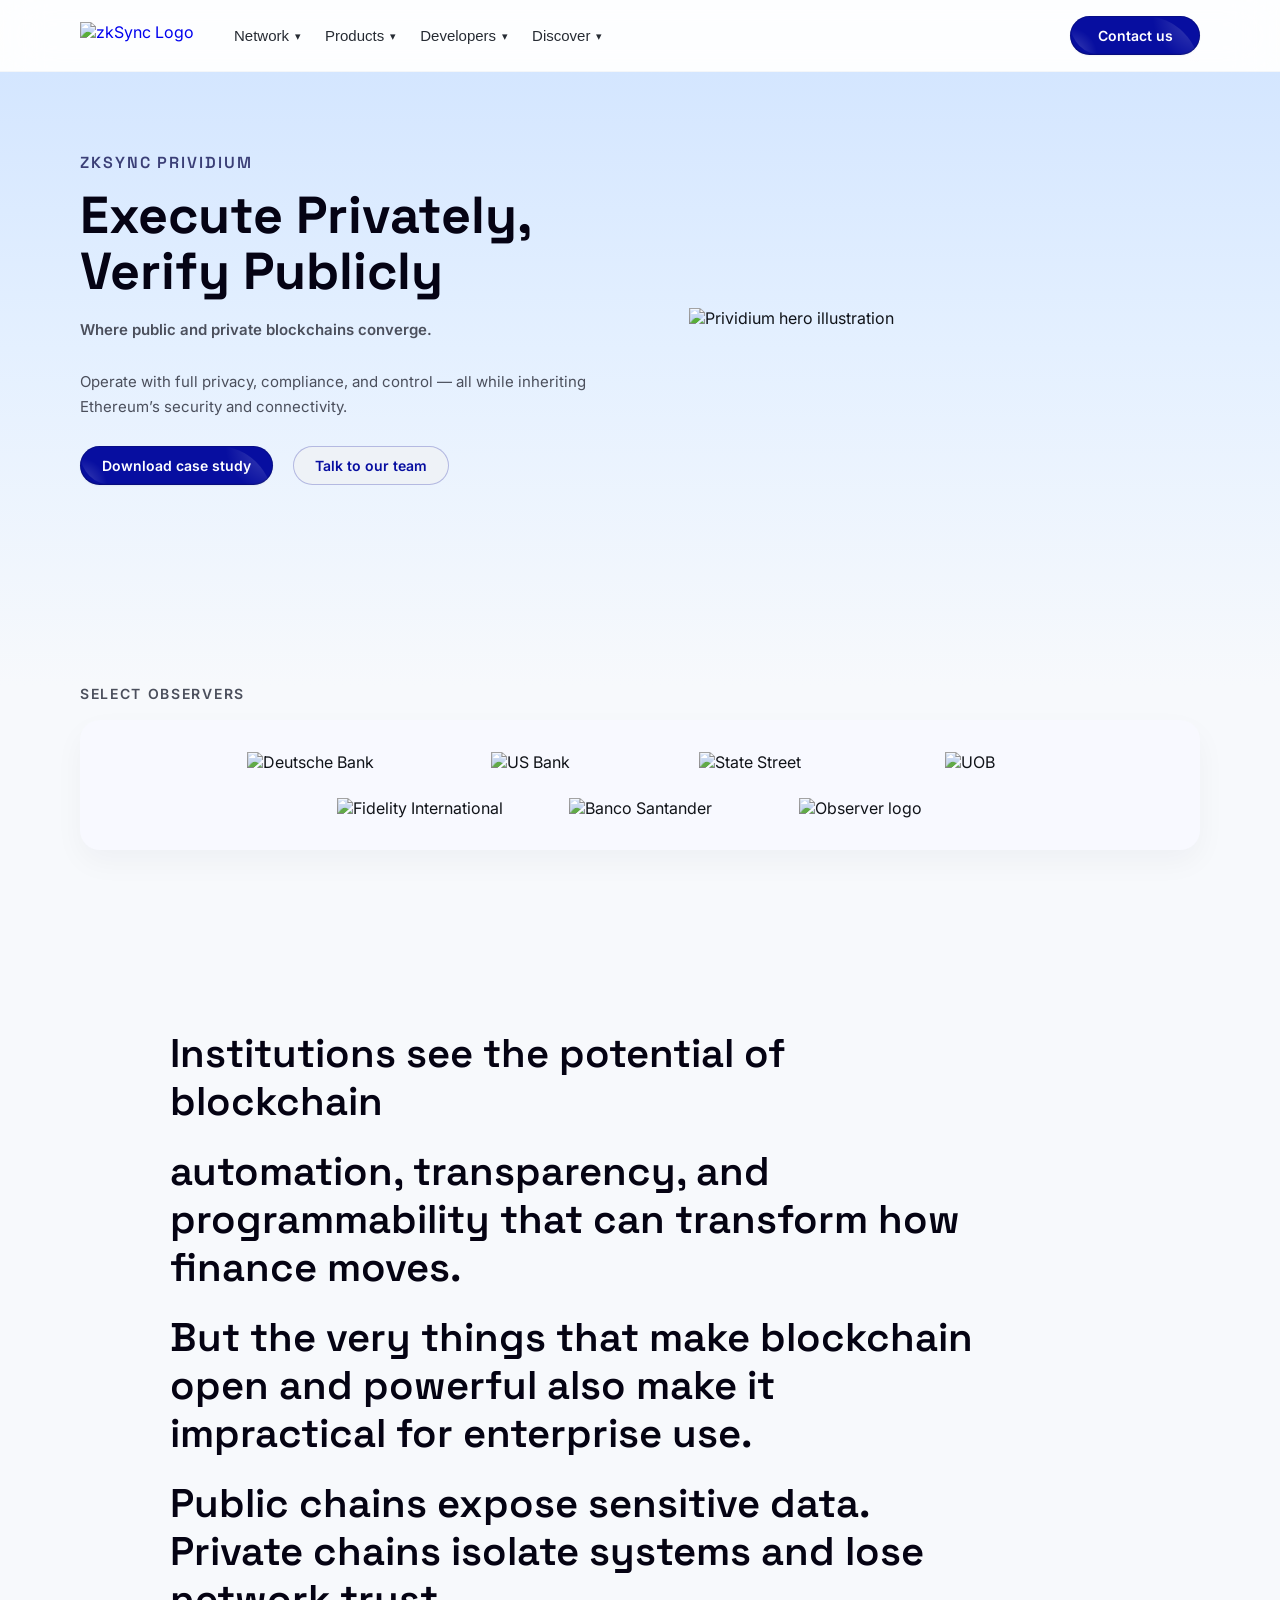
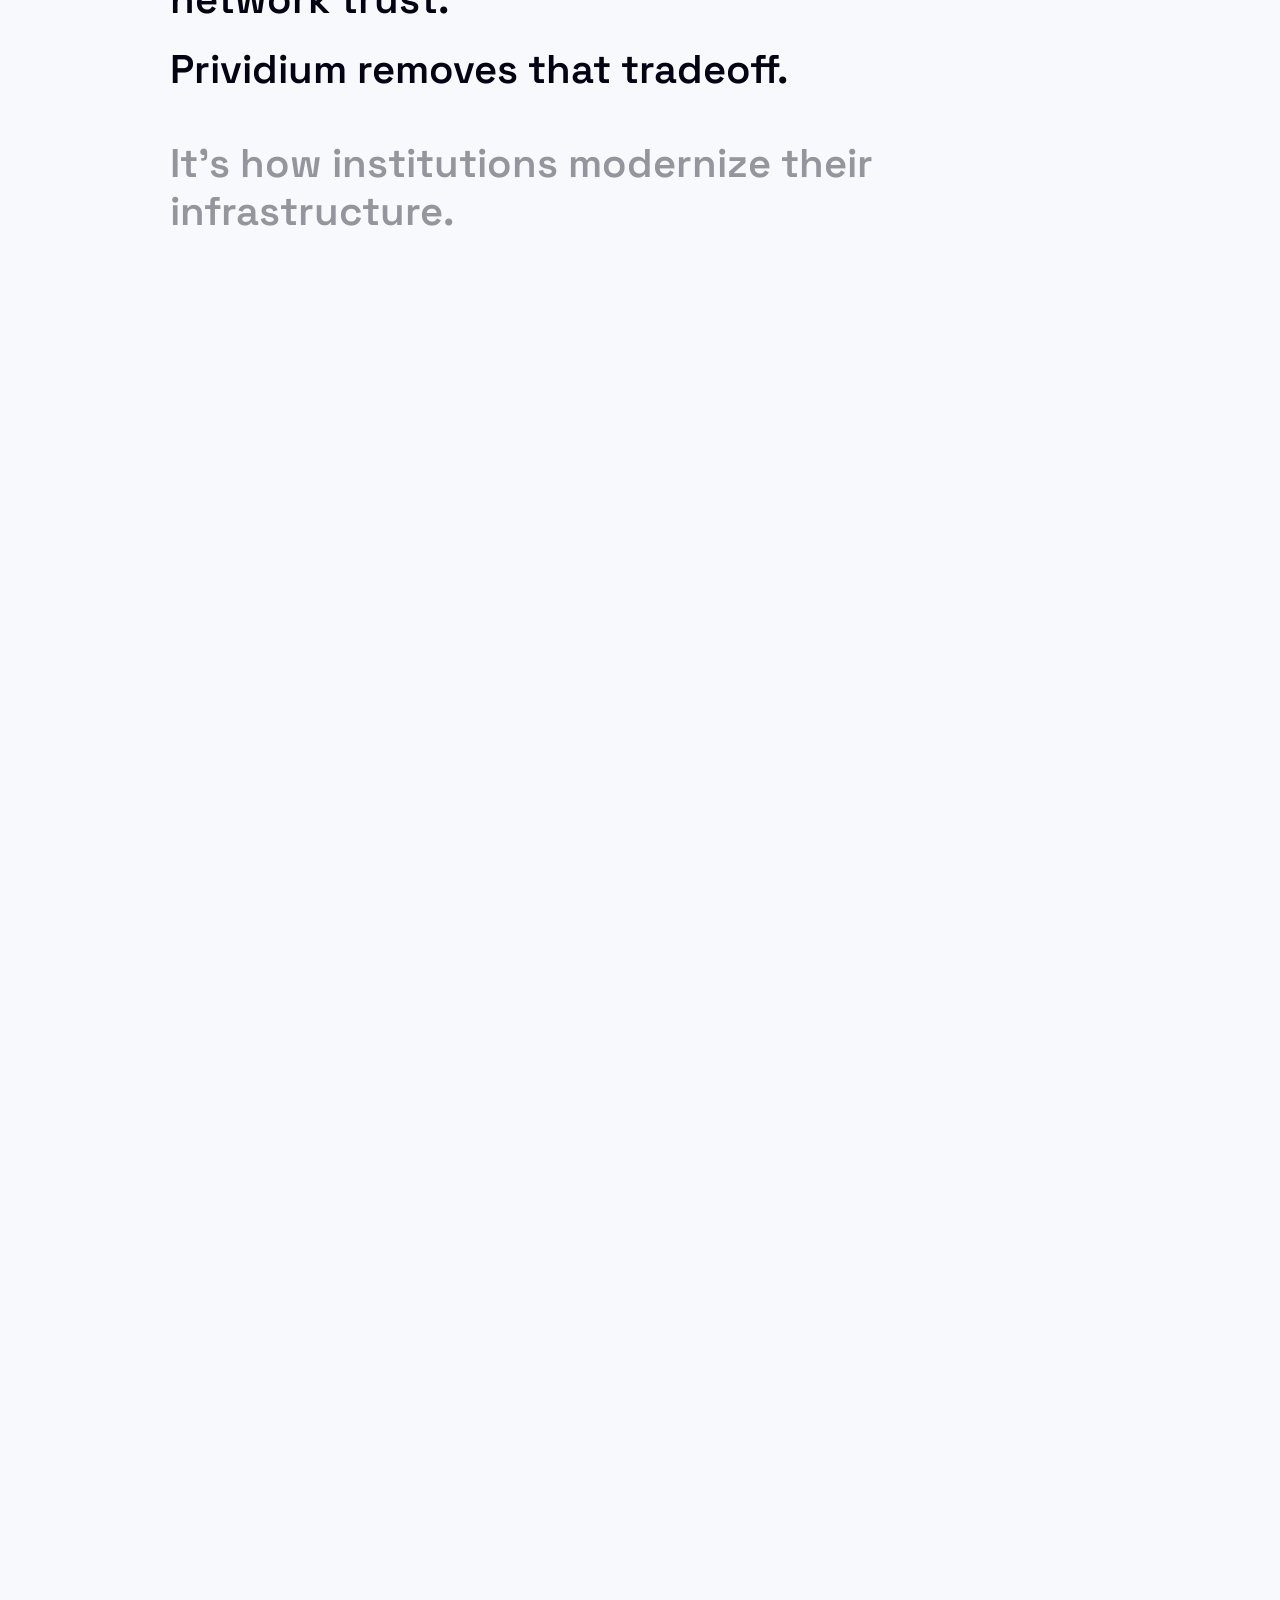
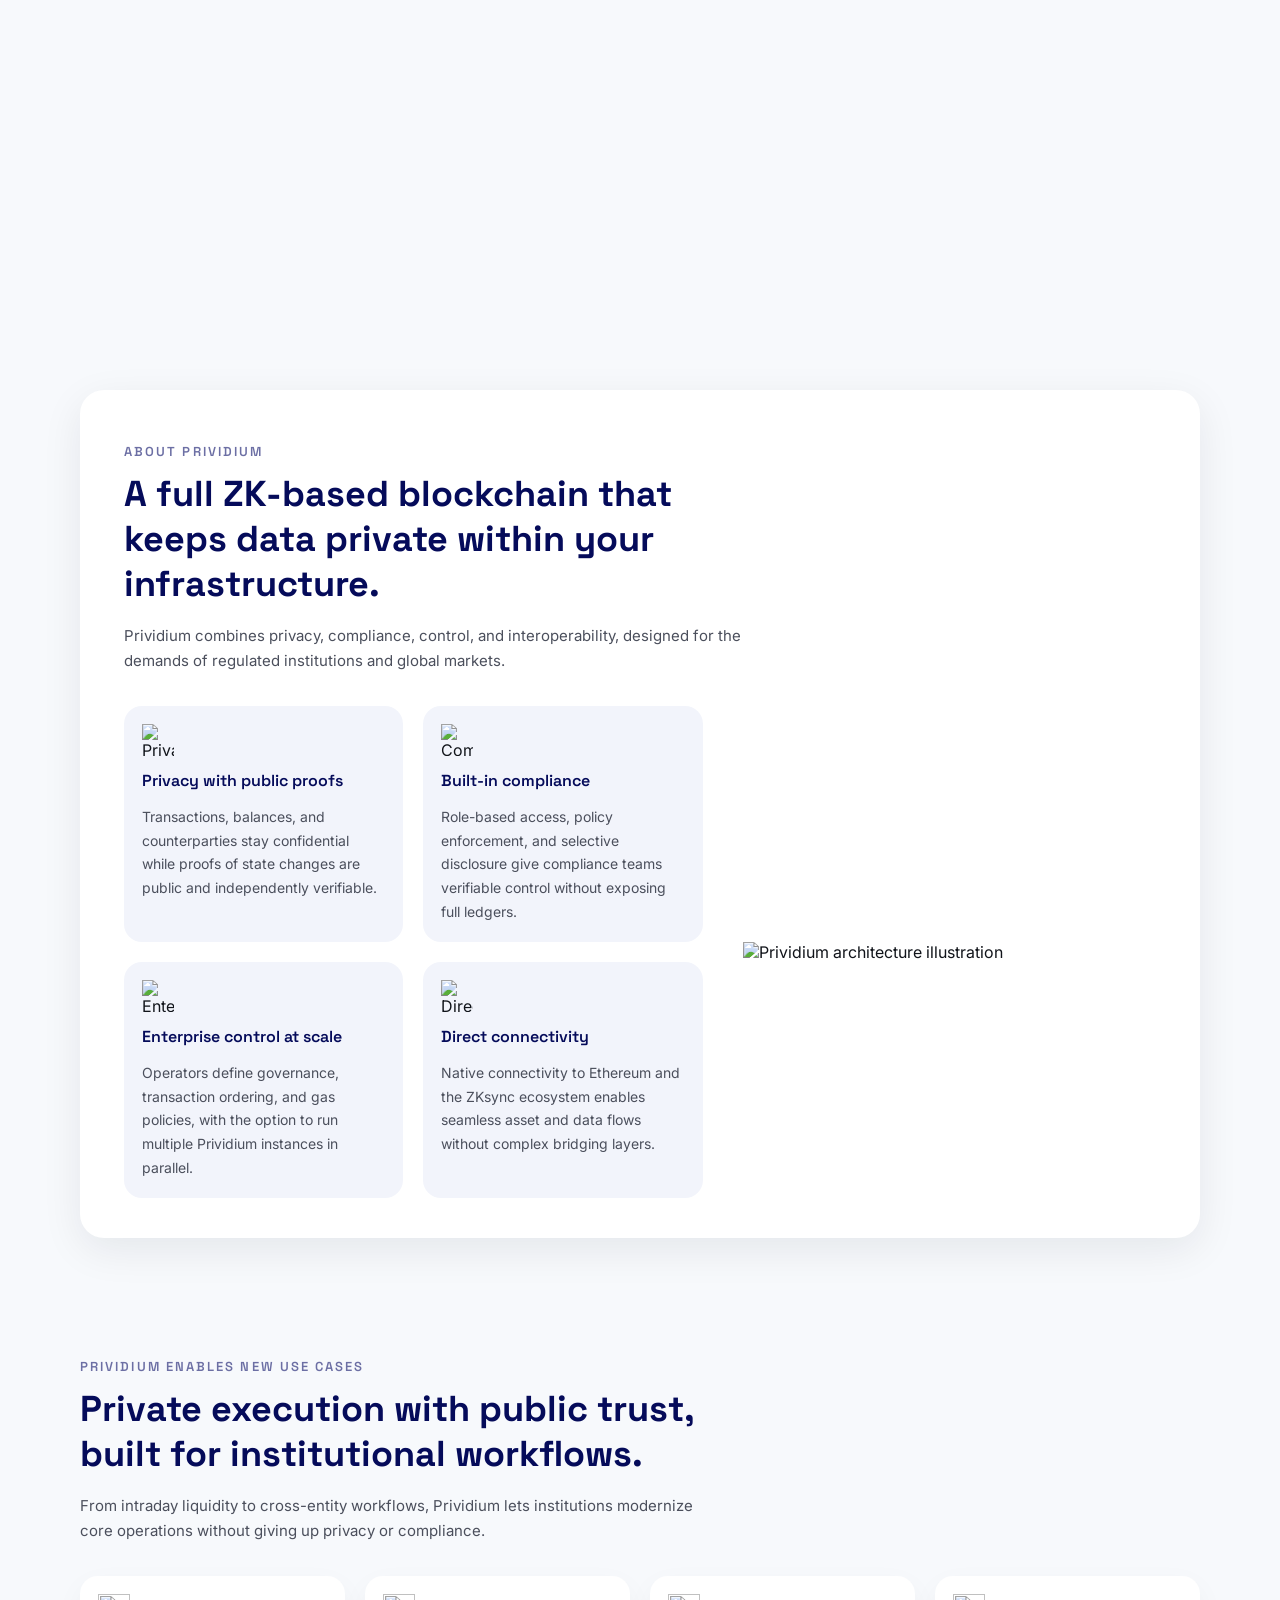
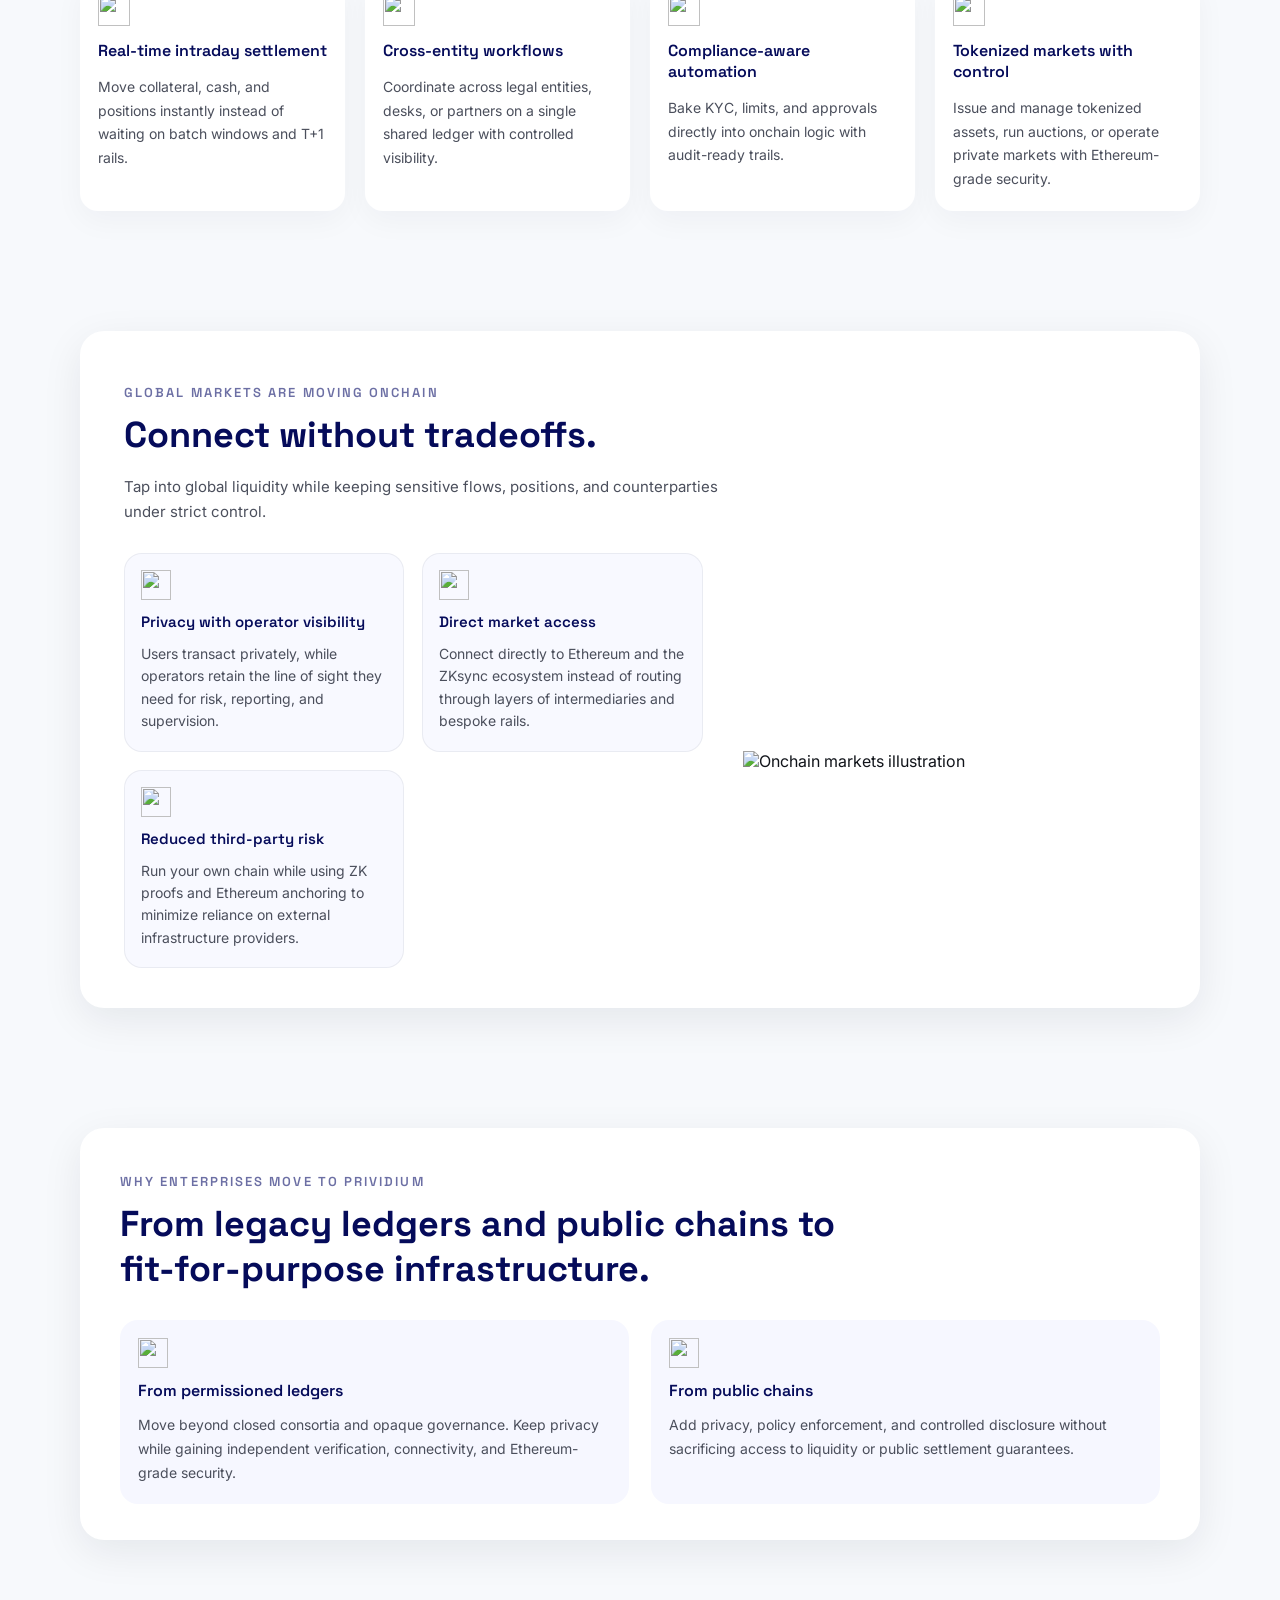
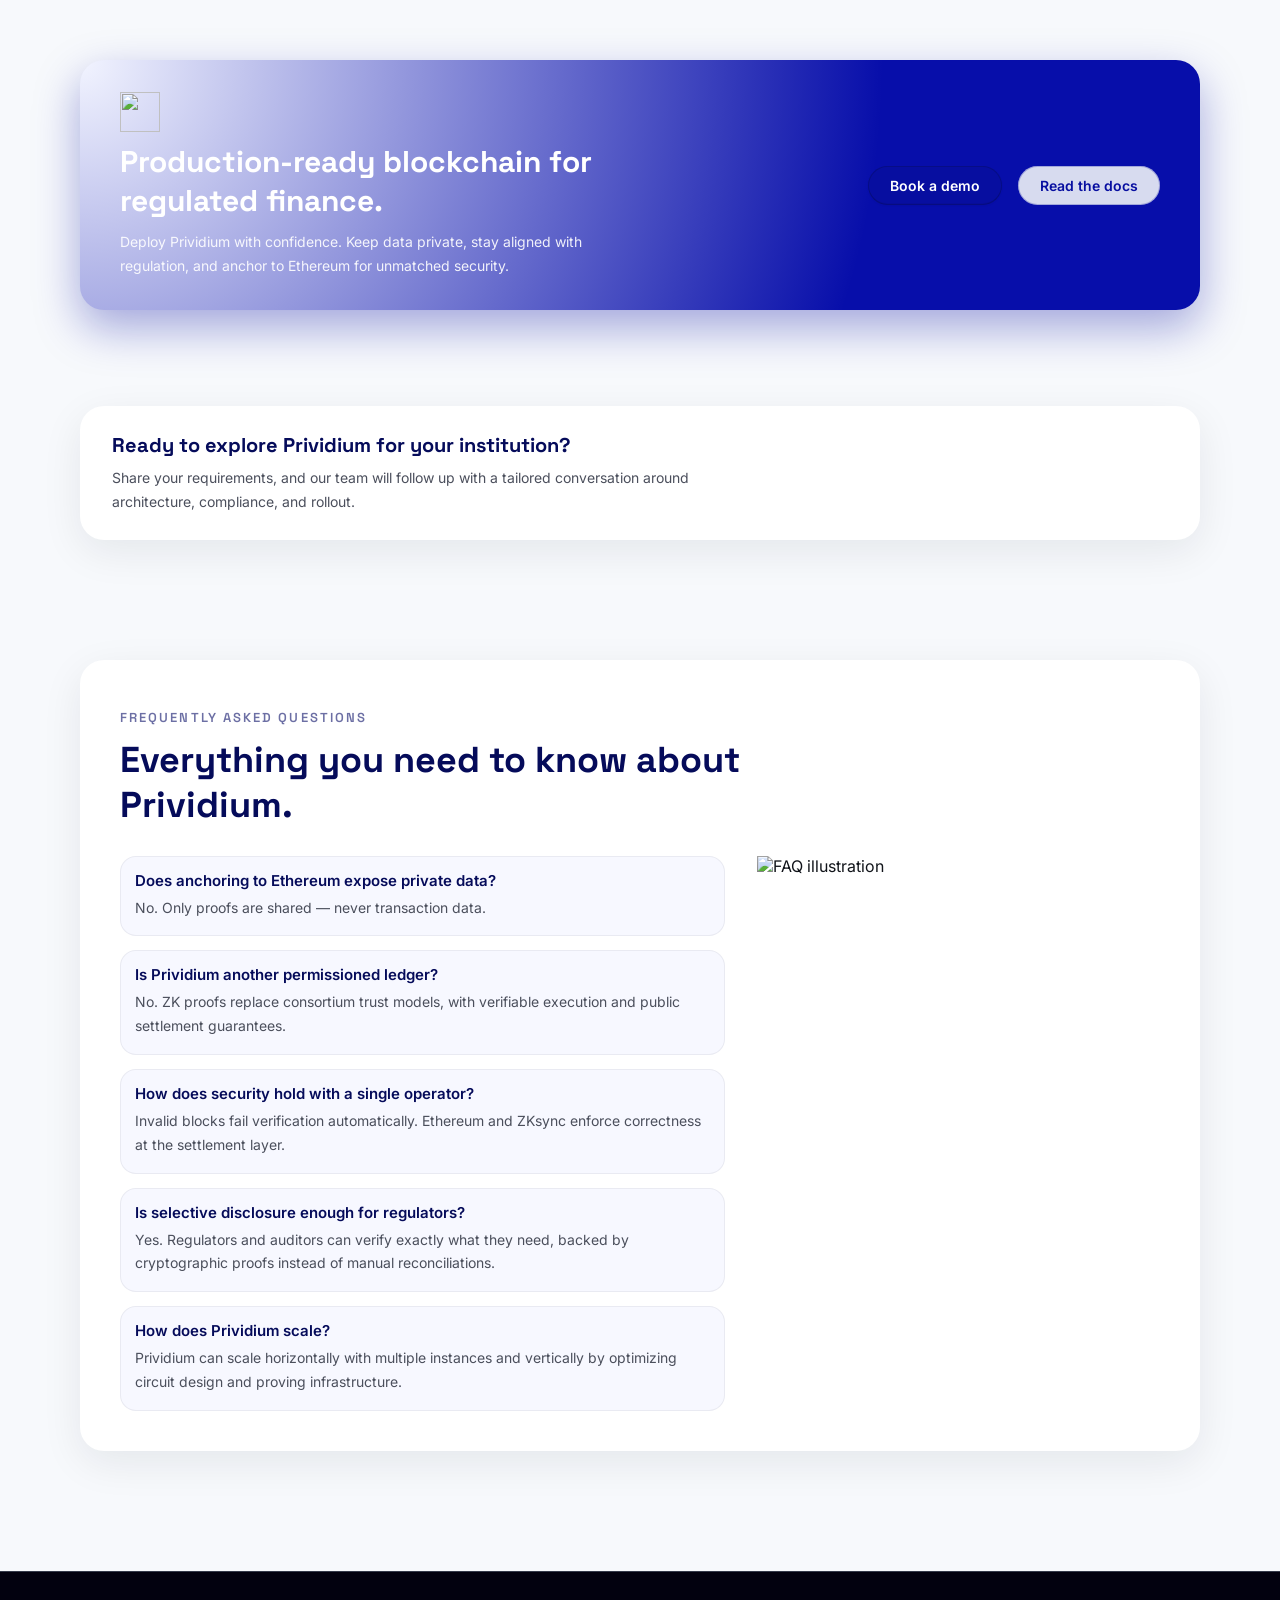
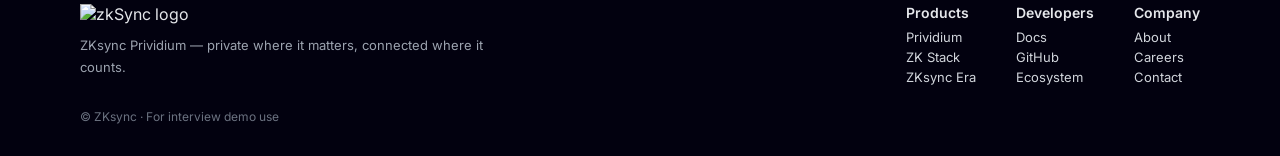
==== commit 4edce082: "Update index.html" ====
--- a/index.html
+++ b/index.html
@@ -5,10 +5,13 @@
   <title>ZKsync Prividium – Execute Privately, Verify Publicly</title>
   <meta name="viewport" content="width=device-width, initial-scale=1" />
 
-  <!-- Inter font -->
+  <!-- Fonts -->
   <link rel="preconnect" href="https://fonts.googleapis.com">
   <link rel="preconnect" href="https://fonts.gstatic.com" crossorigin>
-  <link href="https://fonts.googleapis.com/css2?family=Inter:wght@400;500;600;700&display=swap" rel="stylesheet">
+  <link
+    href="https://fonts.googleapis.com/css2?family=Space+Grotesk:wght@400;500;600;700&family=Inter:wght@400;500;600;700&display=swap"
+    rel="stylesheet"
+  >
 
   <link rel="stylesheet" href="styles.css" />
 </head>
@@ -19,8 +22,7 @@
     <header class="nav">
       <div class="nav-left">
         <a href="#" class="nav-logo">
-          <!-- Main zkSync logo -->
-          <img src="zksync-logo.svg" alt="zkSync Logo" class="nav-logo-img" />
+          <img src="assets/zksync-logo.svg" alt="zkSync Logo" class="nav-logo-img" />
         </a>
 
         <nav class="nav-links">
@@ -89,555 +91,363 @@
           </div>
 
           <div class="hero-visual">
-            <!-- Hero illustration (black circles animation) -->
             <img
-              src="priv_hero.svg"
+              src="assets/priv_hero.svg"
               alt="Prividium hero illustration"
               class="hero-animation-img"
             />
           </div>
         </section>
-      </div> <!-- /.hero-wrapper -->
-
-      <!-- SELECTED OBSERVERS (LOGO STRIP) -->
+      </div>
+
+      <!-- SELECTED OBSERVERS -->
       <section class="observers">
         <p class="observers-eyebrow">Select Observers</p>
 
         <div class="observers-card">
           <div class="observers-row">
             <div class="observer-logo">
-              <img src="logo-deutsche-bank.svg" alt="Deutsche Bank" />
-            </div>
-            <div class="observer-logo">
-              <img src="logo-us-bank.svg" alt="US Bank" />
-            </div>
-            <div class="observer-logo">
-              <img src="logo-state-street.svg" alt="State Street" />
-            </div>
-            <div class="observer-logo">
-              <img src="logo-uob.svg" alt="UOB" />
+              <img src="https://www.figma.com/api/mcp/asset/e13763b2-c657-4b04-8e34-237655ccf195" alt="Deutsche Bank" />
+            </div>
+            <div class="observer-logo">
+              <img src="https://www.figma.com/api/mcp/asset/95db751e-0fab-4bb6-bb40-3b88dcdc8895" alt="US Bank" />
+            </div>
+            <div class="observer-logo">
+              <img src="https://www.figma.com/api/mcp/asset/31c83858-c227-4006-93af-e19c03f67d2a" alt="State Street" />
+            </div>
+            <div class="observer-logo">
+              <img src="https://www.figma.com/api/mcp/asset/72ab91b7-4b95-4449-92ea-8776134bf8c9" alt="UOB" />
             </div>
           </div>
 
           <div class="observers-row">
             <div class="observer-logo">
-              <img src="logo-fidelity-international.svg" alt="Fidelity International" />
-            </div>
-            <div class="observer-logo">
-              <img src="logo-banco-santander.svg" alt="Banco Santander" />
-            </div>
-            <div class="observer-logo">
-              <img src="logo-generic-observer.svg" alt="Observer logo" />
-            </div>
-          </div>
-        </div>
-      </section>
-
-      <!-- NARRATIVE SECTION (SCROLL-DRIVEN) -->
+              <img src="https://www.figma.com/api/mcp/asset/ac8c38ec-ce0b-4ade-9b04-5167da5db947" alt="Fidelity International" />
+            </div>
+            <div class="observer-logo">
+              <img src="https://www.figma.com/api/mcp/asset/48a43ef0-bedc-4035-beda-36b7461d6e6a" alt="Banco Santander" />
+            </div>
+            <div class="observer-logo">
+              <img src="https://www.figma.com/api/mcp/asset/34e85a32-9851-4045-8c53-e64a8e1cf9b3" alt="Observer logo" />
+            </div>
+          </div>
+        </div>
+      </section>
+
+      <!-- NARRATIVE SCROLL SECTION -->
       <section class="narrative">
         <div class="narrative-inner">
-
-          <p class="narrative-line">
-            Institutions see the potential of blockchain
-          </p>
-
-          <p class="narrative-line">
-            automation, transparency, and programmability that can transform how finance moves.
-          </p>
-
-          <p class="narrative-line">
-            But the very things that make blockchain open and powerful also make it impractical for enterprise use.
-          </p>
-
-          <p class="narrative-line">
-            Public chains expose sensitive data. Private chains isolate systems and lose network trust.
-            The tradeoff between innovation and control has stalled progress.
-          </p>
-
-          <p class="narrative-line">
-            Prividium removes that tradeoff.
-          </p>
-
-          <p class="narrative-line">
-            It’s how institutions modernize their infrastructure. No more sacrificing on privacy,
-            compliance, or trust.
-          </p>
-
-        </div>
-      </section>
-
-      <!-- USE CASES SECTION -->
+          <p class="narrative-line">Institutions see the potential of blockchain</p>
+          <p class="narrative-line">automation, transparency, and programmability that can transform how finance moves.</p>
+          <p class="narrative-line">But the very things that make blockchain open and powerful also make it impractical for enterprise use.</p>
+          <p class="narrative-line">Public chains expose sensitive data. Private chains isolate systems and lose network trust.</p>
+          <p class="narrative-line">Prividium removes that tradeoff.</p>
+          <p class="narrative-line">It’s how institutions modernize their infrastructure.</p>
+        </div>
+      </section>
+
+      <!-- PILLARS / ABOUT PRIVIDIUM -->
+      <section class="pillars">
+        <div class="pillars-inner">
+          <div class="pillars-copy">
+            <p class="section-eyebrow">About Prividium</p>
+            <h2 class="section-title">
+              A full ZK-based blockchain that keeps data private within your infrastructure.
+            </h2>
+            <p class="section-intro">
+              Prividium combines privacy, compliance, control, and interoperability, designed for
+              the demands of regulated institutions and global markets.
+            </p>
+          </div>
+
+          <div class="pillars-layout">
+            <div class="pillars-grid">
+              <article class="pillar-card">
+                <img
+                  src="assets/about-privacy.svg fill.svg"
+                  alt="Privacy icon"
+                  class="pillar-icon"
+                />
+                <h3 class="pillar-title">Privacy with public proofs</h3>
+                <p class="pillar-body">
+                  Transactions, balances, and counterparties stay confidential while proofs of
+                  state changes are public and independently verifiable.
+                </p>
+              </article>
+
+              <article class="pillar-card">
+                <img
+                  src="assets/about-compliance.svg fill.svg"
+                  alt="Compliance icon"
+                  class="pillar-icon"
+                />
+                <h3 class="pillar-title">Built-in compliance</h3>
+                <p class="pillar-body">
+                  Role-based access, policy enforcement, and selective disclosure give
+                  compliance teams verifiable control without exposing full ledgers.
+                </p>
+              </article>
+
+              <article class="pillar-card">
+                <img
+                  src="assets/about-enterprise-control.svg fill.svg"
+                  alt="Enterprise control icon"
+                  class="pillar-icon"
+                />
+                <h3 class="pillar-title">Enterprise control at scale</h3>
+                <p class="pillar-body">
+                  Operators define governance, transaction ordering, and gas policies, with the
+                  option to run multiple Prividium instances in parallel.
+                </p>
+              </article>
+
+              <article class="pillar-card">
+                <img
+                  src="assets/about-direct-connectivity.svg fill.svg"
+                  alt="Direct connectivity icon"
+                  class="pillar-icon"
+                />
+                <h3 class="pillar-title">Direct connectivity</h3>
+                <p class="pillar-body">
+                  Native connectivity to Ethereum and the ZKsync ecosystem enables seamless
+                  asset and data flows without complex bridging layers.
+                </p>
+              </article>
+            </div>
+
+            <!-- Side illustration -->
+            <div class="pillars-visual">
+              <img
+                src="assets/illustration.svg"
+                alt="Prividium architecture illustration"
+              />
+            </div>
+          </div>
+        </div>
+      </section>
+
+      <!-- USE CASES -->
       <section class="usecases">
         <div class="usecases-inner">
           <header class="usecases-header">
-            <p class="usecases-eyebrow">Prividium enables new use cases</p>
-            <h2 class="usecases-title">
+            <p class="section-eyebrow">Prividium enables new use cases</p>
+            <h2 class="section-title">
               Private execution with public trust,<br />
               built for institutional workflows.
             </h2>
-            <p class="usecases-intro">
+            <p class="section-intro">
               From intraday liquidity to cross-entity workflows, Prividium lets institutions
-              modernize core operations without giving up privacy, compliance, or control.
+              modernize core operations without giving up privacy or compliance.
             </p>
           </header>
 
           <div class="usecases-grid">
             <article class="usecase-card">
-              <img
-                src="icon-usecase-intraday.svg"
-                alt="Intraday settlement icon"
-                style="width:32px;height:auto;margin-bottom:12px;"
-              />
+              <img src="assets/illustration-1.svg" alt="" class="usecase-icon" />
               <h3 class="usecase-title">Real-time intraday settlement</h3>
               <p class="usecase-body">
                 Move collateral, cash, and positions instantly instead of waiting on batch
-                windows and T+1 rails. Treasury and trading teams see finality in minutes,
-                while underlying data stays private inside your infrastructure.
+                windows and T+1 rails.
               </p>
             </article>
 
             <article class="usecase-card">
-              <img
-                src="icon-usecase-workflows.svg"
-                alt="Workflow icon"
-                style="width:32px;height:auto;margin-bottom:12px;"
-              />
+              <img src="assets/illustration-2.svg" alt="" class="usecase-icon" />
               <h3 class="usecase-title">Cross-entity workflows</h3>
               <p class="usecase-body">
                 Coordinate across legal entities, desks, or partners on a single shared
-                ledger. Each party sees only what they are entitled to, while ZK proofs
-                certify that every step executed correctly.
+                ledger with controlled visibility.
               </p>
             </article>
 
             <article class="usecase-card">
-              <img
-                src="icon-usecase-compliance.svg"
-                alt="Compliance icon"
-                style="width:32px;height:auto;margin-bottom:12px;"
-              />
+              <img src="assets/illustration-3.svg" alt="" class="usecase-icon" />
               <h3 class="usecase-title">Compliance-aware automation</h3>
               <p class="usecase-body">
-                Bake KYC, limits, and approvals directly into onchain logic. Role-based
-                permissions and selective disclosure let compliance teams validate behavior
-                without exposing confidential flows or counterparties.
+                Bake KYC, limits, and approvals directly into onchain logic with audit-ready trails.
               </p>
             </article>
 
             <article class="usecase-card">
-              <img
-                src="icon-usecase-tokenized.svg"
-                alt="Tokenized markets icon"
-                style="width:32px;height:auto;margin-bottom:12px;"
-              />
+              <img src="assets/image 28.svg" alt="" class="usecase-icon" />
               <h3 class="usecase-title">Tokenized markets with control</h3>
               <p class="usecase-body">
                 Issue and manage tokenized assets, run auctions, or operate private markets
-                with Ethereum-grade security. Market structure can evolve, but the rules of
-                the system remain transparent and verifiable.
+                with Ethereum-grade security.
               </p>
             </article>
           </div>
         </div>
       </section>
 
-      <!-- GLOBAL MARKETS SECTION -->
+      <!-- MARKETS SECTION -->
       <section class="markets">
-        <div class="markets-header">
-          <p class="section-eyebrow">Global markets are moving onchain</p>
-          <h2 class="section-title">
-            Connect without tradeoffs.
-          </h2>
-          <p class="section-intro">
-            Prividium lets institutions tap into global liquidity while keeping sensitive flows,
-            positions, and counterparties under strict control.
-          </p>
-        </div>
-
-        <div class="markets-grid">
-          <article class="markets-card">
-            <img
-              src="icon-markets-visibility.svg"
-              alt="Visibility icon"
-              style="width:30px;height:auto;margin-bottom:10px;"
-            />
-            <h3 class="markets-card-title">Privacy with operator visibility</h3>
-            <p class="markets-card-body">
-              Users transact privately, while operators retain the line of sight they need
-              for risk, reporting, and supervision.
-            </p>
-          </article>
-
-          <article class="markets-card">
-            <img
-              src="icon-markets-access.svg"
-              alt="Direct access icon"
-              style="width:30px;height:auto;margin-bottom:10px;"
-            />
-            <h3 class="markets-card-title">Direct market access</h3>
-            <p class="markets-card-body">
-              Connect directly to Ethereum and the ZKsync ecosystem instead of routing
-              through layers of intermediaries and bespoke rails.
-            </p>
-          </article>
-
-          <article class="markets-card">
-            <img
-              src="icon-markets-risk.svg"
-              alt="Risk icon"
-              style="width:30px;height:auto;margin-bottom:10px;"
-            />
-            <h3 class="markets-card-title">Reduced third-party risk</h3>
-            <p class="markets-card-body">
-              Run your own chain while using ZK proofs and Ethereum anchoring to minimize
-              reliance on external infrastructure providers.
-            </p>
-          </article>
-        </div>
-      </section>
-
-      <!-- PRIVIDIUM DIFFERENCE SECTION -->
-      <section class="difference">
-        <div class="difference-header">
-          <p class="section-eyebrow">The Prividium difference</p>
-          <h2 class="section-title">
-            Private execution. Public verifiability.
-          </h2>
-          <p class="section-intro">
-            A full ZK blockchain architecture that keeps data private in your environment
-            while proofs of correctness are anchored to Ethereum.
-          </p>
-        </div>
-
-        <div class="difference-grid">
-          <article class="difference-card">
-            <img
-              src="icon-diff-private-txs.svg"
-              alt="Private transactions icon"
-              style="width:28px;height:auto;margin-bottom:10px;"
-            />
-            <h3 class="difference-title">Transactions execute privately</h3>
-            <p class="difference-body">
-              All activity runs inside your own infrastructure. Sensitive data never needs
-              to leave your environment, reducing the surface for data leakage.
-            </p>
-          </article>
-
-          <article class="difference-card">
-            <img
-              src="icon-diff-disclosure.svg"
-              alt="Disclosure icon"
-              style="width:28px;height:auto;margin-bottom:10px;"
-            />
-            <h3 class="difference-title">Controlled disclosure</h3>
-            <p class="difference-body">
-              Share only what regulators, auditors, or partners are entitled to see, backed
-              by cryptographic guarantees instead of manual reporting.
-            </p>
-          </article>
-
-          <article class="difference-card">
-            <img
-              src="icon-diff-proofs.svg"
-              alt="ZK proofs icon"
-              style="width:28px;height:auto;margin-bottom:10px;"
-            />
-            <h3 class="difference-title">ZK proofs certify correctness</h3>
-            <p class="difference-body">
-              Each batch generates proofs that attest to correct execution. The math becomes
-              the trust layer, not a consortium agreement.
-            </p>
-          </article>
-
-          <article class="difference-card">
-            <img
-              src="icon-diff-ethereum.svg"
-              alt="Ethereum icon"
-              style="width:28px;height:auto;margin-bottom:10px;"
-            />
-            <h3 class="difference-title">Finality on Ethereum</h3>
-            <p class="difference-body">
-              Proofs are verified on Ethereum, inheriting its security and settlement assurances
-              while your chain keeps operations private.
-            </p>
-          </article>
-        </div>
-      </section>
-
-      <!-- PILLARS SECTION (PRIVACY / COMPLIANCE / CONTROL / CONNECTIVITY) -->
-      <section class="pillars">
-        <div class="pillars-header">
-          <h2 class="section-title">
-            Prividium is a full ZK-based blockchain that keeps data private within your infrastructure.
-          </h2>
-          <p class="section-intro">
-            Out of the box, it combines privacy, compliance, control, and interoperability designed
-            for regulated institutions.
-          </p>
-        </div>
-
-        <div class="pillars-grid">
-          <article class="pillar-card">
-            <img
-              src="icon-pillar-privacy.svg"
-              alt="Privacy icon"
-              style="width:30px;height:auto;margin-bottom:10px;"
-            />
-            <h3 class="pillar-title">Privacy with public proofs</h3>
-            <p class="pillar-body">
-              Transactions, balances, and counterparties stay confidential while proofs
-              of state changes are public and independently verifiable.
-            </p>
-          </article>
-
-          <article class="pillar-card">
-            <img
-              src="icon-pillar-compliance.svg"
-              alt="Compliance icon"
-              style="width:30px;height:auto;margin-bottom:10px;"
-            />
-            <h3 class="pillar-title">Built-in compliance</h3>
-            <p class="pillar-body">
-              Role-based access, policy enforcement, and selective disclosure give compliance
-              teams verifiable control without exposing full ledgers.
-            </p>
-          </article>
-
-          <article class="pillar-card">
-            <img
-              src="icon-pillar-control.svg"
-              alt="Control icon"
-              style="width:30px;height:auto;margin-bottom:10px;"
-            />
-            <h3 class="pillar-title">Enterprise control at scale</h3>
-            <p class="pillar-body">
-              Operators define governance, transaction ordering, and custom gas policies,
-              with the option to run multiple Prividium instances in parallel.
-            </p>
-          </article>
-
-          <article class="pillar-card">
-            <img
-              src="icon-pillar-connectivity.svg"
-              alt="Connectivity icon"
-              style="width:30px;height:auto;margin-bottom:10px;"
-            />
-            <h3 class="pillar-title">Direct connectivity</h3>
-            <p class="pillar-body">
-              Native connectivity to Ethereum and the ZKsync ecosystem enables seamless asset
-              and data flows without complex bridging layers.
-            </p>
-          </article>
-        </div>
-      </section>
-
-      <!-- WHY ENTERPRISES MOVE SECTION -->
+        <div class="markets-inner">
+          <div class="markets-header">
+            <p class="section-eyebrow">Global markets are moving onchain</p>
+            <h2 class="section-title">Connect without tradeoffs.</h2>
+            <p class="section-intro">
+              Tap into global liquidity while keeping sensitive flows, positions, and
+              counterparties under strict control.
+            </p>
+          </div>
+
+          <div class="markets-layout">
+            <div class="markets-grid">
+              <article class="markets-card">
+                <img src="assets/Group 61.svg" alt="" class="markets-icon" />
+                <h3 class="markets-card-title">Privacy with operator visibility</h3>
+                <p class="markets-card-body">
+                  Users transact privately, while operators retain the line of sight they
+                  need for risk, reporting, and supervision.
+                </p>
+              </article>
+
+              <article class="markets-card">
+                <img src="assets/Group 63.svg" alt="" class="markets-icon" />
+                <h3 class="markets-card-title">Direct market access</h3>
+                <p class="markets-card-body">
+                  Connect directly to Ethereum and the ZKsync ecosystem instead of routing
+                  through layers of intermediaries and bespoke rails.
+                </p>
+              </article>
+
+              <article class="markets-card">
+                <img src="assets/illustration-2.svg" alt="" class="markets-icon" />
+                <h3 class="markets-card-title">Reduced third-party risk</h3>
+                <p class="markets-card-body">
+                  Run your own chain while using ZK proofs and Ethereum anchoring to
+                  minimize reliance on external infrastructure providers.
+                </p>
+              </article>
+            </div>
+
+            <div class="markets-visual">
+              <img src="assets/illustration-3.svg" alt="Onchain markets illustration" />
+            </div>
+          </div>
+        </div>
+      </section>
+
+      <!-- WHY SECTION -->
       <section class="why">
-        <div class="why-header">
-          <p class="section-eyebrow">Why enterprises move to Prividium</p>
-          <h2 class="section-title">
-            From legacy ledgers and public chains to a fit-for-purpose infrastructure.
-          </h2>
-        </div>
-
-        <div class="why-grid">
-          <article class="why-col">
-            <img
-              src="icon-why-ledgers.svg"
-              alt="Legacy ledger icon"
-              style="width:32px;height:auto;margin-bottom:10px;"
-            />
-            <h3 class="why-col-title">From permissioned ledgers</h3>
-            <p class="why-col-body">
-              Move beyond closed consortia and opaque governance. Keep privacy while
-              gaining independent verification, connectivity, and Ethereum-grade security.
-            </p>
-          </article>
-
-          <article class="why-col">
-            <img
-              src="icon-why-public.svg"
-              alt="Public chains icon"
-              style="width:32px;height:auto;margin-bottom:10px;"
-            />
-            <h3 class="why-col-title">From public chains</h3>
-            <p class="why-col-body">
-              Add privacy, policy enforcement, and controlled disclosure without sacrificing
-              access to liquidity or public settlement guarantees.
-            </p>
-          </article>
-        </div>
-      </section>
-
-      <!-- RESEARCH & CASE STUDIES -->
-      <section class="research">
-        <div class="research-header">
-          <p class="section-eyebrow">Research &amp; case studies</p>
-          <h2 class="section-title">
-            Learn how institutions are already building with Prividium.
-          </h2>
-        </div>
-
-        <div class="research-grid">
-          <article class="research-card">
-            <img
-              src="icon-doc-whitepaper.svg"
-              alt="Whitepaper document icon"
-              style="width:24px;height:auto;margin-bottom:6px;"
-            />
-            <p class="research-tag">Whitepaper</p>
-            <h3 class="research-title">
-              Beyond public vs. private: a new institutional stack
-            </h3>
-            <p class="research-body">
-              How ZK-based architectures resolve long-standing tradeoffs between privacy,
-              verifiability, and connectivity.
-            </p>
-            <a href="#" class="research-link">Download</a>
-          </article>
-
-          <article class="research-card">
-            <img
-              src="icon-doc-casestudy.svg"
-              alt="Case study document icon"
-              style="width:24px;height:auto;margin-bottom:6px;"
-            />
-            <p class="research-tag">Case study</p>
-            <h3 class="research-title">
-              Onchain fund operations with a ZK chain
-            </h3>
-            <p class="research-body">
-              How an asset manager simplified fund lifecycles while keeping strategies and
-              positions confidential.
-            </p>
-            <a href="#" class="research-link">Download</a>
-          </article>
-
-          <article class="research-card">
-            <img
-              src="icon-doc-research.svg"
-              alt="Research document icon"
-              style="width:24px;height:auto;margin-bottom:6px;"
-            />
-            <p class="research-tag">Research</p>
-            <h3 class="research-title">
-              Institutional adoption of ZKsync
-            </h3>
-            <p class="research-body">
-              A deep dive into market structure, liquidity, and the role of sovereign ZK chains
-              in regulated finance.
-            </p>
-            <a href="#" class="research-link">Download</a>
-          </article>
-
-          <article class="research-card">
-            <img
-              src="icon-doc-research-2.svg"
-              alt="Research document icon"
-              style="width:24px;height:auto;margin-bottom:6px;"
-            />
-            <p class="research-tag">Research</p>
-            <h3 class="research-title">
-              The evolution of institutional blockchain infrastructure
-            </h3>
-            <p class="research-body">
-              From pilots and sandboxes to production-ready systems anchored to Ethereum.
-            </p>
-            <a href="#" class="research-link">Download</a>
-          </article>
-        </div>
-      </section>
-
-      <!-- PRODUCTION CTA -->
+        <div class="why-inner">
+          <div class="why-header">
+            <p class="section-eyebrow">Why enterprises move to Prividium</p>
+            <h2 class="section-title">
+              From legacy ledgers and public chains to fit-for-purpose infrastructure.
+            </h2>
+          </div>
+
+          <div class="why-grid">
+            <article class="why-card">
+              <img src="assets/Container.svg" alt="" class="why-icon" />
+              <h3 class="why-card-title">From permissioned ledgers</h3>
+              <p class="why-card-body">
+                Move beyond closed consortia and opaque governance. Keep privacy while gaining
+                independent verification, connectivity, and Ethereum-grade security.
+              </p>
+            </article>
+
+            <article class="why-card">
+              <img src="assets/Container-1.svg" alt="" class="why-icon" />
+              <h3 class="why-card-title">From public chains</h3>
+              <p class="why-card-body">
+                Add privacy, policy enforcement, and controlled disclosure without sacrificing
+                access to liquidity or public settlement guarantees.
+              </p>
+            </article>
+          </div>
+        </div>
+      </section>
+
+      <!-- CTA -->
       <section class="cta" id="contact">
         <div class="cta-inner">
           <div class="cta-copy">
-            <!-- optional small icon / badge on CTA -->
-            <img
-              src="icon-cta-badge.svg"
-              alt="Production ready badge"
-              style="width:36px;height:auto;margin-bottom:12px;"
-            />
-            <h2 class="cta-title">
-              Production-ready blockchain for regulated finance.
-            </h2>
+            <img src="assets/Section.svg" alt="" class="cta-badge" />
+            <h2 class="cta-title">Production-ready blockchain for regulated finance.</h2>
             <p class="cta-body">
               Deploy Prividium with confidence. Keep data private, stay aligned with regulation,
               and anchor to Ethereum for unmatched security.
             </p>
           </div>
+
           <div class="cta-actions">
-            <a href="#" class="btn btn-primary btn-pill">
-              Book a demo
-            </a>
-            <a href="#" class="btn btn-secondary btn-pill">
-              Read the docs
-            </a>
+            <a href="#" class="btn btn-primary btn-pill">Book a demo</a>
+            <a href="#" class="btn btn-secondary btn-pill">Read the docs</a>
+          </div>
+        </div>
+      </section>
+
+      <!-- SIMPLE FORM / CONTACT (using Section → Form.svg as visual) -->
+      <section class="contact-strip">
+        <div class="contact-inner">
+          <div class="contact-copy">
+            <h3 class="contact-title">Ready to explore Prividium for your institution?</h3>
+            <p class="contact-body">
+              Share your requirements, and our team will follow up with a tailored conversation
+              around architecture, compliance, and rollout.
+            </p>
+          </div>
+          <div class="contact-visual">
+            <img src="assets/Section → Form.svg" alt="" />
           </div>
         </div>
       </section>
 
       <!-- FAQ -->
       <section class="faq">
-        <div class="faq-header">
-          <p class="section-eyebrow">Frequently asked questions</p>
-          <h2 class="section-title">
-            Everything you need to know about Prividium.
-          </h2>
-        </div>
-
-        <div class="faq-list">
-          <article class="faq-item">
-            <h3 class="faq-question">
-              Does anchoring to Ethereum expose private data?
-            </h3>
-            <p class="faq-answer">
-              No. Only ZK proofs and minimal metadata are posted on Ethereum. These attest to
-              correctness of state transitions without revealing underlying transaction details
-              or balances.
-            </p>
-          </article>
-
-          <article class="faq-item">
-            <h3 class="faq-question">
-              Is Prividium just another permissioned ledger?
-            </h3>
-            <p class="faq-answer">
-              Prividium uses cryptographic proofs rather than consortium trust. Every batch is
-              verifiable by anyone, while execution and data stay within your environment.
-            </p>
-          </article>
-
-          <article class="faq-item">
-            <h3 class="faq-question">
-              How can security hold if there is a single operator?
-            </h3>
-            <p class="faq-answer">
-              The operator controls ordering and policies, but cannot finalize invalid blocks.
-              Any incorrect state will fail verification, so results are constrained by the
-              proof system instead of operator behavior.
-            </p>
-          </article>
-
-          <article class="faq-item">
-            <h3 class="faq-question">
-              Is selective disclosure enough for regulators?
-            </h3>
-            <p class="faq-answer">
-              Selective disclosure lets regulators independently verify balances, flows, or
-              specific fields when they are ready, while institutions keep full ledgers private.
-            </p>
-          </article>
-
-          <article class="faq-item">
-            <h3 class="faq-question">
-              How does Prividium handle throughput and scale?
-            </h3>
-            <p class="faq-answer">
-              A single Prividium chain can handle high throughput, and enterprises can deploy
-              multiple chains in parallel that interoperate, scaling horizontally as demand grows.
-            </p>
-          </article>
+        <div class="faq-inner">
+          <div class="faq-header">
+            <p class="section-eyebrow">Frequently asked questions</p>
+            <h2 class="section-title">Everything you need to know about Prividium.</h2>
+          </div>
+
+          <div class="faq-layout">
+            <div class="faq-list">
+              <article class="faq-item">
+                <h3>Does anchoring to Ethereum expose private data?</h3>
+                <p>No. Only proofs are shared — never transaction data.</p>
+              </article>
+
+              <article class="faq-item">
+                <h3>Is Prividium another permissioned ledger?</h3>
+                <p>
+                  No. ZK proofs replace consortium trust models, with verifiable execution and
+                  public settlement guarantees.
+                </p>
+              </article>
+
+              <article class="faq-item">
+                <h3>How does security hold with a single operator?</h3>
+                <p>
+                  Invalid blocks fail verification automatically. Ethereum and ZKsync enforce
+                  correctness at the settlement layer.
+                </p>
+              </article>
+
+              <article class="faq-item">
+                <h3>Is selective disclosure enough for regulators?</h3>
+                <p>
+                  Yes. Regulators and auditors can verify exactly what they need, backed by
+                  cryptographic proofs instead of manual reconciliations.
+                </p>
+              </article>
+
+              <article class="faq-item">
+                <h3>How does Prividium scale?</h3>
+                <p>
+                  Prividium can scale horizontally with multiple instances and vertically by
+                  optimizing circuit design and proving infrastructure.
+                </p>
+              </article>
+            </div>
+
+            <div class="faq-visual">
+              <img src="assets/image 28.svg" alt="FAQ illustration" />
+            </div>
+          </div>
         </div>
       </section>
 
@@ -647,7 +457,7 @@
     <footer class="footer">
       <div class="footer-inner">
         <div class="footer-brand">
-          <img src="zksync-logo.svg" alt="zkSync logo" class="footer-logo" />
+          <img src="assets/zksync-logo.svg" alt="zkSync logo" class="footer-logo" />
           <p class="footer-tagline">
             ZKsync Prividium — private where it matters, connected where it counts.
           </p>
@@ -655,40 +465,41 @@
 
         <div class="footer-columns">
           <div class="footer-col">
-            <h4 class="footer-heading">Products</h4>
-            <a href="#" class="footer-link">Prividium</a>
-            <a href="#" class="footer-link">ZK Stack</a>
-            <a href="#" class="footer-link">ZKsync Era</a>
-          </div>
+            <h4>Products</h4>
+            <a href="#">Prividium</a>
+            <a href="#">ZK Stack</a>
+            <a href="#">ZKsync Era</a>
+          </div>
+
           <div class="footer-col">
-            <h4 class="footer-heading">Developers</h4>
-            <a href="#" class="footer-link">Docs</a>
-            <a href="#" class="footer-link">GitHub</a>
-            <a href="#" class="footer-link">Ecosystem</a>
-          </div>
+            <h4>Developers</h4>
+            <a href="#">Docs</a>
+            <a href="#">GitHub</a>
+            <a href="#">Ecosystem</a>
+          </div>
+
           <div class="footer-col">
-            <h4 class="footer-heading">Company</h4>
-            <a href="#" class="footer-link">About</a>
-            <a href="#" class="footer-link">Careers</a>
-            <a href="#" class="footer-link">Contact</a>
+            <h4>Company</h4>
+            <a href="#">About</a>
+            <a href="#">Careers</a>
+            <a href="#">Contact</a>
           </div>
         </div>
       </div>
 
       <div class="footer-bottom">
-        <p class="footer-meta">© ZKsync · For interview demo use</p>
+        <p>© ZKsync · For interview demo use</p>
       </div>
     </footer>
 
-  </div> <!-- /.page -->
-
-  <!-- Scroll animation for narrative section -->
+  </div>
+
+  <!-- Scroll animation script -->
   <script>
     document.addEventListener("DOMContentLoaded", () => {
       const section = document.querySelector(".narrative");
       const lines = Array.from(document.querySelectorAll(".narrative-line"));
-
-      if (!section || lines.length === 0) return;
+      if (!section || !lines.length) return;
 
       function easeInOut(t) {
         return t * t * (3 - 2 * t);
@@ -697,7 +508,6 @@
       function updateNarrative() {
         const rect = section.getBoundingClientRect();
         const vh = window.innerHeight;
-
         if (rect.bottom < 0 || rect.top > vh) return;
 
         const centerY = vh * 0.5;
@@ -707,9 +517,9 @@
         const count = lines.length;
         const segment = 1 / count;
 
-        lines.forEach((line, index) => {
-          const start = segment * index;
-          const end = segment * (index + 1);
+        lines.forEach((line, i) => {
+          const start = segment * i;
+          const end = segment * (i + 1);
           let local = (progress - start) / (end - start);
 
           if (local <= 0) {
@@ -720,9 +530,8 @@
             line.style.transform = "translateY(0)";
           } else {
             const t = easeInOut(local);
-            const y = 40 * (1 - t);
             line.style.opacity = t;
-            line.style.transform = `translateY(${y}px)`;
+            line.style.transform = `translateY(${40 * (1 - t)}px)`;
           }
         });
       }
@@ -732,5 +541,6 @@
       window.addEventListener("resize", updateNarrative);
     });
   </script>
+
 </body>
 </html>
--- a/styles.css
+++ b/styles.css
@@ -1,38 +1,66 @@
 :root {
   --bg-page: #f7f9fc;
-  --bg-hero: #ffffff;
+  --bg-hero-top: #d4e6ff;
+  --bg-hero-mid: #e4f0ff;
+  --bg-hero-bottom: #f7f9fc;
+
   --text-main: #11141a;
   --text-muted: #4b4f5c;
   --text-nav: #262b33;
+  --text-heading: #050b5a;
+
   --accent: #070ea0;
   --accent-soft: rgba(7, 14, 160, 0.08);
   --border-soft: rgba(10, 13, 18, 0.08);
+
+  --surface: #ffffff;
+  --surface-soft: #f2f4fb;
+
+  --radius-lg: 24px;
+  --radius-md: 18px;
+
+  --shadow-soft: 0 12px 40px rgba(15, 23, 42, 0.08);
 }
 
 /* Global reset-ish */
+
 *,
 *::before,
 *::after {
   box-sizing: border-box;
 }
 
+html,
 body {
   margin: 0;
-  font-family: "Inter", system-ui, -apple-system, BlinkMacSystemFont, "Segoe UI", sans-serif;
+  padding: 0;
+}
+
+body {
+  font-family: "Inter", system-ui, -apple-system, BlinkMacSystemFont, "Segoe UI",
+    sans-serif;
   background: var(--bg-page);
   color: var(--text-main);
+  -webkit-font-smoothing: antialiased;
+  text-rendering: optimizeLegibility;
 }
 
 .page {
   min-height: 100vh;
 }
 
+/* Layout utility */
+
+main {
+  display: block;
+}
+
 /* NAVBAR */
 
 .nav {
   backdrop-filter: blur(24px);
-  background: rgba(255, 255, 255, 0.7);
-  border-bottom: 1px solid rgba(239, 242, 247, 0.6);
+  background: rgba(255, 255, 255, 0.78);
+  border-bottom: 1px solid rgba(239, 242, 247, 0.7);
   height: 72px;
   padding: 0 80px;
   display: flex;
@@ -40,7 +68,7 @@
   justify-content: space-between;
   position: sticky;
   top: 0;
-  z-index: 20;
+  z-index: 50;
 }
 
 .nav-left {
@@ -57,13 +85,8 @@
 }
 
 .nav-logo-img {
-  height: 32px;
-}
-
-.nav-logo-text {
-  font-size: 18px;
-  font-weight: 600;
-  color: var(--text-nav);
+  height: 28px;
+  display: block;
 }
 
 .nav-links {
@@ -78,7 +101,7 @@
   gap: 6px;
   border: none;
   background: transparent;
-  font-size: 16px;
+  font-size: 15px;
   font-weight: 500;
   color: var(--text-nav);
   cursor: pointer;
@@ -103,7 +126,7 @@
   align-items: center;
   justify-content: center;
   gap: 8px;
-  padding: 12px 22px;
+  padding: 11px 22px;
   font-size: 14px;
   font-weight: 600;
   text-decoration: none;
@@ -127,21 +150,22 @@
   color: #ffffff;
   box-shadow:
     0 1px 2px rgba(10, 13, 18, 0.05),
-    inset 0 -2px 0 rgba(10, 13, 18, 0.05),
+    inset 0 -2px 0 rgba(10, 13, 18, 0.06),
     inset 0 0 0 1px rgba(10, 13, 18, 0.18);
 }
 
 .btn-secondary {
-  background: rgba(239, 242, 247, 0.7);
+  background: rgba(239, 242, 247, 0.9);
   color: var(--accent);
-  box-shadow: inset 0 0 0 1px rgba(7, 14, 160, 0.23);
+  box-shadow: inset 0 0 0 1px rgba(7, 14, 160, 0.25);
 }
 
 .btn-nav {
   min-width: 130px;
 }
 
-/* Small highlights on primary buttons */
+/* Button light flares */
+
 .btn-bg-corner {
   pointer-events: none;
   position: absolute;
@@ -169,14 +193,14 @@
 .btn:hover {
   transform: translateY(-1px);
   box-shadow:
-    0 8px 24px rgba(7, 14, 160, 0.18),
-    inset 0 -2px 0 rgba(10, 13, 18, 0.05),
+    0 10px 30px rgba(7, 14, 160, 0.22),
+    inset 0 -2px 0 rgba(10, 13, 18, 0.06),
     inset 0 0 0 1px rgba(10, 13, 18, 0.18);
 }
 
 .btn-secondary:hover {
-  background: rgba(224, 229, 242, 0.9);
-  box-shadow: inset 0 0 0 1px rgba(7, 14, 160, 0.3);
+  background: rgba(224, 229, 242, 1);
+  box-shadow: inset 0 0 0 1px rgba(7, 14, 160, 0.35);
 }
 
 /* HERO */
@@ -184,39 +208,43 @@
 .hero-wrapper {
   background: linear-gradient(
     180deg,
-    #d4e6ff 0%,
-    #e4f0ff 45%,
-    var(--bg-page) 100%
+    var(--bg-hero-top) 0%,
+    var(--bg-hero-mid) 45%,
+    var(--bg-hero-bottom) 100%
   );
-  padding-bottom: 24px; /* subtle fade gap before observers */
+  padding-bottom: 80px;
 }
 
 .hero {
   max-width: 1280px;
   margin: 0 auto;
-  padding: 80px 80px 64px;
+  padding: 80px 80px 120px;
   display: grid;
-  grid-template-columns: minmax(0, 1.1fr) minmax(0, 1fr);
-  gap: 80px;
+  grid-template-columns: minmax(0, 1.05fr) minmax(0, 1fr);
+  gap: 72px;
   align-items: center;
 }
 
 .hero-content {
-  max-width: 480px;
+  max-width: 520px;
 }
 
 .hero-eyebrow {
-  font-size: 18px;
-  font-weight: 600;
-  color: #262b33;
-  margin: 0 0 12px;
+  font-family: "Space Grotesk", system-ui, sans-serif;
+  font-size: 16px;
+  font-weight: 600;
+  letter-spacing: 0.12em;
+  text-transform: uppercase;
+  color: #3b3f77;
+  margin: 0 0 14px;
 }
 
 .hero-title {
-  font-size: 48px;
-  line-height: 1.28;
-  margin: 0 0 16px;
-  color: #000000;
+  font-family: "Space Grotesk", system-ui, sans-serif;
+  font-size: 52px;
+  line-height: 1.08;
+  margin: 0 0 18px;
+  color: #050314;
 }
 
 .hero-subtitle-top {
@@ -224,32 +252,28 @@
   font-weight: 600;
   line-height: 1.4;
   margin-bottom: 8px;
+  color: #111322;
 }
 
 .hero-subtitle {
-  font-size: 16px;
+  font-size: 15px;
   line-height: 1.7;
   color: var(--text-muted);
-  margin: 0 0 24px;
+  margin: 0 0 26px;
 }
 
 .hero-actions {
   display: flex;
   flex-wrap: wrap;
-  gap: 24px;
+  gap: 20px;
 }
 
 /* HERO VISUAL */
 
 .hero-visual {
-  background: none;
-  box-shadow: none;
-  border-radius: 0;
-  overflow: visible;
   display: flex;
   align-items: center;
   justify-content: center;
-  margin-left: auto; /* stays right side on desktop */
 }
 
 .hero-animation-img {
@@ -259,15 +283,581 @@
   display: block;
 }
 
-/* Responsive hero / nav */
+/* SELECTED OBSERVERS */
+
+.observers {
+  max-width: 1280px;
+  margin: 0 auto 96px;
+  padding: 0 80px;
+}
+
+.observers-eyebrow {
+  font-size: 14px;
+  letter-spacing: 0.12em;
+  text-transform: uppercase;
+  font-weight: 600;
+  color: #4b4f5c;
+  margin: 0 0 18px;
+}
+
+.observers-card {
+  background: #f8f9ff;
+  border-radius: 20px;
+  padding: 32px 48px;
+  display: flex;
+  flex-direction: column;
+  gap: 26px;
+  box-shadow: 0 12px 30px rgba(15, 23, 42, 0.04);
+}
+
+.observers-row {
+  display: flex;
+  justify-content: center;
+  align-items: center;
+  gap: 40px;
+  flex-wrap: nowrap;
+}
+
+.observer-logo {
+  flex: 0 1 180px;
+  display: flex;
+  align-items: center;
+  justify-content: center;
+}
+
+.observer-logo img {
+  max-height: 40px;
+  width: auto;
+  max-width: 100%;
+  object-fit: contain;
+  display: block;
+  filter: grayscale(15%);
+}
+
+/* NARRATIVE SCROLL */
+
+.narrative {
+  max-width: 1100px;
+  margin: 180px auto 220px;
+  padding: 0 80px;
+  position: relative;
+  min-height: 260vh;
+}
+
+.narrative-inner {
+  position: sticky;
+  top: 20vh;
+  text-align: left;
+}
+
+.narrative-line {
+  font-family: "Space Grotesk", system-ui, sans-serif;
+  font-size: 40px;
+  font-weight: 600;
+  line-height: 1.2;
+  margin: 0 0 22px;
+  max-width: 820px;
+  color: #050313;
+  opacity: 0;
+  transform: translateY(40px);
+}
+
+/* GENERIC SECTION TYPOGRAPHY */
+
+.section-eyebrow {
+  font-family: "Space Grotesk", system-ui, sans-serif;
+  font-size: 13px;
+  font-weight: 600;
+  letter-spacing: 0.16em;
+  text-transform: uppercase;
+  color: #6c6fa4;
+  margin-bottom: 12px;
+}
+
+.section-title {
+  font-family: "Space Grotesk", system-ui, sans-serif;
+  font-size: 36px;
+  line-height: 1.25;
+  color: var(--text-heading);
+  margin: 0 0 16px;
+}
+
+.section-intro {
+  font-size: 15px;
+  line-height: 1.7;
+  color: var(--text-muted);
+  max-width: 620px;
+  margin: 0;
+}
+
+/* PILLARS SECTION */
+
+.pillars {
+  max-width: 1280px;
+  margin: 0 auto 120px;
+  padding: 0 80px;
+}
+
+.pillars-inner {
+  background: var(--surface);
+  border-radius: var(--radius-lg);
+  padding: 40px 44px 40px;
+  box-shadow: var(--shadow-soft);
+}
+
+.pillars-copy {
+  max-width: 640px;
+  margin-bottom: 32px;
+}
+
+.pillars-layout {
+  display: grid;
+  grid-template-columns: minmax(0, 1.4fr) minmax(0, 1fr);
+  gap: 40px;
+  align-items: center;
+}
+
+.pillars-grid {
+  display: grid;
+  grid-template-columns: repeat(2, minmax(0, 1fr));
+  gap: 20px;
+}
+
+.pillar-card {
+  background: var(--surface-soft);
+  border-radius: var(--radius-md);
+  padding: 18px 18px 18px;
+  display: flex;
+  flex-direction: column;
+  gap: 10px;
+}
+
+.pillar-icon {
+  width: 32px;
+  height: 32px;
+  display: block;
+}
+
+.pillar-title {
+  font-family: "Space Grotesk", system-ui, sans-serif;
+  font-size: 16px;
+  font-weight: 600;
+  margin: 4px 0 4px;
+  color: var(--text-heading);
+}
+
+.pillar-body {
+  font-size: 14px;
+  line-height: 1.7;
+  margin: 0;
+  color: var(--text-muted);
+}
+
+.pillars-visual img {
+  width: 100%;
+  display: block;
+}
+
+/* USE CASES */
+
+.usecases {
+  max-width: 1280px;
+  margin: 0 auto 120px;
+  padding: 0 80px;
+}
+
+.usecases-inner {
+  background: transparent;
+}
+
+.usecases-header {
+  max-width: 720px;
+  margin-bottom: 32px;
+}
+
+.usecases-grid {
+  display: grid;
+  grid-template-columns: repeat(4, minmax(0, 1fr));
+  gap: 20px;
+}
+
+.usecase-card {
+  background: var(--surface);
+  border-radius: var(--radius-md);
+  padding: 18px 18px 20px;
+  box-shadow: 0 10px 30px rgba(15, 23, 42, 0.04);
+  display: flex;
+  flex-direction: column;
+  gap: 10px;
+}
+
+.usecase-icon {
+  width: 32px;
+  height: 32px;
+  display: block;
+}
+
+.usecase-title {
+  font-family: "Space Grotesk", system-ui, sans-serif;
+  font-size: 16px;
+  font-weight: 600;
+  margin: 4px 0 4px;
+  color: var(--text-heading);
+}
+
+.usecase-body {
+  font-size: 14px;
+  line-height: 1.7;
+  margin: 0;
+  color: var(--text-muted);
+}
+
+/* MARKETS */
+
+.markets {
+  max-width: 1280px;
+  margin: 0 auto 120px;
+  padding: 0 80px;
+}
+
+.markets-inner {
+  background: var(--surface);
+  border-radius: var(--radius-lg);
+  padding: 40px 44px 40px;
+  box-shadow: var(--shadow-soft);
+}
+
+.markets-header {
+  max-width: 640px;
+  margin-bottom: 28px;
+}
+
+.markets-layout {
+  display: grid;
+  grid-template-columns: minmax(0, 1.4fr) minmax(0, 1fr);
+  gap: 40px;
+  align-items: center;
+}
+
+.markets-grid {
+  display: grid;
+  grid-template-columns: repeat(2, minmax(0, 1fr));
+  gap: 18px;
+}
+
+.markets-card {
+  border-radius: var(--radius-md);
+  border: 1px solid rgba(15, 23, 42, 0.06);
+  padding: 16px 16px 18px;
+  background: #f8f9ff;
+  display: flex;
+  flex-direction: column;
+  gap: 8px;
+}
+
+.markets-icon {
+  width: 30px;
+  height: 30px;
+}
+
+.markets-card-title {
+  font-family: "Space Grotesk", system-ui, sans-serif;
+  font-size: 15px;
+  font-weight: 600;
+  margin: 4px 0 4px;
+  color: var(--text-heading);
+}
+
+.markets-card-body {
+  font-size: 14px;
+  line-height: 1.6;
+  margin: 0;
+  color: var(--text-muted);
+}
+
+.markets-visual img {
+  width: 100%;
+  display: block;
+}
+
+/* WHY SECTION */
+
+.why {
+  max-width: 1280px;
+  margin: 0 auto 120px;
+  padding: 0 80px;
+}
+
+.why-inner {
+  background: var(--surface);
+  border-radius: var(--radius-lg);
+  padding: 32px 40px 36px;
+  box-shadow: var(--shadow-soft);
+}
+
+.why-header {
+  max-width: 720px;
+  margin-bottom: 28px;
+}
+
+.why-grid {
+  display: grid;
+  grid-template-columns: repeat(2, minmax(0, 1fr));
+  gap: 22px;
+}
+
+.why-card {
+  background: #f6f7ff;
+  border-radius: var(--radius-md);
+  padding: 18px 18px 20px;
+  display: flex;
+  flex-direction: column;
+  gap: 8px;
+}
+
+.why-icon {
+  width: 30px;
+  height: 30px;
+}
+
+.why-card-title {
+  font-family: "Space Grotesk", system-ui, sans-serif;
+  font-size: 16px;
+  font-weight: 600;
+  margin: 4px 0 4px;
+  color: var(--text-heading);
+}
+
+.why-card-body {
+  font-size: 14px;
+  line-height: 1.7;
+  margin: 0;
+  color: var(--text-muted);
+}
+
+/* CTA */
+
+.cta {
+  max-width: 1280px;
+  margin: 0 auto 96px;
+  padding: 0 80px;
+}
+
+.cta-inner {
+  display: flex;
+  align-items: center;
+  justify-content: space-between;
+  gap: 32px;
+  background: radial-gradient(circle at 0 0, #f2f4ff, transparent 70%), #070eaa;
+  color: #ffffff;
+  border-radius: var(--radius-lg);
+  padding: 32px 40px;
+  box-shadow: 0 18px 45px rgba(7, 14, 160, 0.35);
+}
+
+.cta-copy {
+  max-width: 520px;
+}
+
+.cta-badge {
+  width: 40px;
+  height: 40px;
+  margin-bottom: 10px;
+}
+
+.cta-title {
+  font-family: "Space Grotesk", system-ui, sans-serif;
+  font-size: 30px;
+  line-height: 1.3;
+  margin: 0 0 10px;
+}
+
+.cta-body {
+  font-size: 14px;
+  line-height: 1.7;
+  margin: 0;
+  opacity: 0.9;
+}
+
+.cta-actions {
+  display: flex;
+  flex-wrap: wrap;
+  gap: 16px;
+}
+
+/* CONTACT STRIP */
+
+.contact-strip {
+  max-width: 1280px;
+  margin: 0 auto 120px;
+  padding: 0 80px;
+}
+
+.contact-inner {
+  background: var(--surface);
+  border-radius: var(--radius-lg);
+  padding: 26px 32px;
+  box-shadow: var(--shadow-soft);
+  display: grid;
+  grid-template-columns: minmax(0, 1.3fr) minmax(0, 1fr);
+  gap: 32px;
+  align-items: center;
+}
+
+.contact-title {
+  font-family: "Space Grotesk", system-ui, sans-serif;
+  font-size: 20px;
+  margin: 0 0 8px;
+  color: var(--text-heading);
+}
+
+.contact-body {
+  font-size: 14px;
+  line-height: 1.7;
+  margin: 0;
+  color: var(--text-muted);
+}
+
+.contact-visual img {
+  width: 100%;
+  display: block;
+}
+
+/* FAQ */
+
+.faq {
+  max-width: 1280px;
+  margin: 0 auto 120px;
+  padding: 0 80px;
+}
+
+.faq-inner {
+  background: var(--surface);
+  border-radius: var(--radius-lg);
+  padding: 36px 40px 40px;
+  box-shadow: var(--shadow-soft);
+}
+
+.faq-header {
+  max-width: 720px;
+  margin-bottom: 28px;
+}
+
+.faq-layout {
+  display: grid;
+  grid-template-columns: minmax(0, 1.5fr) minmax(0, 1fr);
+  gap: 32px;
+  align-items: flex-start;
+}
+
+.faq-list {
+  display: flex;
+  flex-direction: column;
+  gap: 14px;
+}
+
+.faq-item {
+  border-radius: 16px;
+  border: 1px solid rgba(15, 23, 42, 0.06);
+  padding: 14px 14px 16px;
+  background: #f7f8ff;
+}
+
+.faq-item h3 {
+  font-size: 15px;
+  font-weight: 600;
+  margin: 0 0 6px;
+  color: var(--text-heading);
+}
+
+.faq-item p {
+  font-size: 14px;
+  line-height: 1.7;
+  margin: 0;
+  color: var(--text-muted);
+}
+
+.faq-visual img {
+  width: 100%;
+  display: block;
+}
+
+/* FOOTER */
+
+.footer {
+  border-top: 1px solid rgba(148, 163, 184, 0.35);
+  padding: 32px 80px 20px;
+  background: #02010f;
+  color: #e5e7eb;
+}
+
+.footer-inner {
+  max-width: 1280px;
+  margin: 0 auto 20px;
+  display: flex;
+  justify-content: space-between;
+  gap: 40px;
+}
+
+.footer-brand {
+  max-width: 420px;
+}
+
+.footer-logo {
+  height: 22px;
+  margin-bottom: 10px;
+}
+
+.footer-tagline {
+  font-size: 13px;
+  line-height: 1.7;
+  margin: 0;
+  color: #9ca3af;
+}
+
+.footer-columns {
+  display: flex;
+  gap: 40px;
+}
+
+.footer-col h4 {
+  font-size: 14px;
+  font-weight: 600;
+  margin: 0 0 8px;
+}
+
+.footer-col a {
+  display: block;
+  font-size: 13px;
+  color: #d1d5db;
+  text-decoration: none;
+  margin-bottom: 4px;
+}
+
+.footer-col a:hover {
+  text-decoration: underline;
+}
+
+.footer-bottom {
+  max-width: 1280px;
+  margin: 0 auto;
+  font-size: 12px;
+  color: #6b7280;
+}
+
+/* RESPONSIVE */
 
 @media (max-width: 1024px) {
   .nav {
     padding: 0 24px;
   }
 
+  .nav-links {
+    display: none;
+  }
+
   .hero {
-    padding: 56px 24px 64px;
+    padding: 56px 24px 80px;
     grid-template-columns: 1fr;
     gap: 40px;
   }
@@ -278,26 +868,74 @@
 
   .hero-visual {
     max-width: 440px;
-    margin-right: auto; /* hero image comes under text, left-ish */
-  }
-}
-
-@media (max-width: 720px) {
-  .nav-links {
-    display: none;
-  }
-
-  .hero-title {
-    font-size: 36px;
-  }
-
+    margin: 0 auto;
+  }
+
+  .observers,
+  .narrative,
+  .pillars,
+  .usecases,
+  .markets,
+  .why,
+  .cta,
+  .contact-strip,
+  .faq {
+    padding: 0 24px;
+  }
+
+  .pillars-inner,
+  .markets-inner,
+  .why-inner,
+  .faq-inner {
+    padding: 28px 24px;
+  }
+
+  .pillars-layout,
+  .markets-layout,
+  .contact-inner,
+  .faq-layout {
+    grid-template-columns: 1fr;
+  }
+
+  .pillars-visual,
+  .markets-visual,
+  .faq-visual {
+    margin-top: 18px;
+  }
+
+  .usecases-grid {
+    grid-template-columns: repeat(2, minmax(0, 1fr));
+  }
+
+  .narrative {
+    min-height: 220vh;
+    margin: 140px auto 180px;
+  }
+
+  .narrative-line {
+    font-size: 32px;
+  }
+
+  .footer {
+    padding: 28px 24px 18px;
+  }
+
+  .footer-inner {
+    flex-direction: column;
+  }
+}
+
+@media (max-width: 640px) {
   .hero {
     padding-top: 40px;
   }
 
+  .hero-title {
+    font-size: 38px;
+  }
+
   .hero-actions {
     flex-direction: column;
-    align-items: stretch;
   }
 
   .btn,
@@ -305,762 +943,47 @@
     width: 100%;
     justify-content: center;
   }
-}
-
-/* SELECTED OBSERVERS */
-
-.observers {
-  max-width: 1280px;
-  margin: 0 auto 96px;
-  padding: 0 80px;
-}
-
-.observers-eyebrow {
-  font-size: 16px;
-  font-weight: 400;
-  color: #070ea0;
-  margin: 0 0 16px;
-}
-
-.observers-card {
-  background: #f7f9fc;
-  border-radius: 20px;
-  padding: 40px 48px;
-  display: flex;
-  flex-direction: column;
-  gap: 32px;
-  box-shadow: 0 1px 2px rgba(10, 13, 18, 0.04);
-}
-
-.observers-row {
-  display: flex;
-  justify-content: center;
-  align-items: center;
-  gap: 40px;
-  flex-wrap: nowrap;
-}
-
-.observer-logo {
-  flex: 0 1 180px;
-  display: flex;
-  align-items: center;
-  justify-content: center;
-}
-
-.observer-logo img {
-  max-height: 45px;
-  width: auto;
-  max-width: 100%;
-  object-fit: contain;
-  display: block;
-  filter: grayscale(15%);
-}
-
-/* Observers responsive */
-
-@media (max-width: 1024px) {
-  .observers {
-    padding: 0 24px;
-  }
 
   .observers-card {
-    padding: 32px 24px;
+    padding: 24px 18px;
   }
 
   .observers-row {
     flex-wrap: wrap;
-    gap: 24px;
   }
 
   .observer-logo {
     flex: 1 1 40%;
   }
 
-  .observer-logo img {
-    max-height: 36px;
-  }
-}
-
-@media (max-width: 640px) {
-  .observer-logo {
-    flex: 1 1 100%;
-  }
-
-  .observer-logo img {
-    max-height: 32px;
-  }
-}
-
-/* NARRATIVE SECTION */
-
-.narrative {
-  max-width: 1280px;
-  margin: 180px auto 220px;
-  padding: 0 80px;
-  position: relative;
-  min-height: 260vh; /* room to “walk” through lines */
-}
-
-.narrative-inner {
-  position: sticky;
-  top: 20vh; /* pins text in upper third of screen */
-  text-align: center;
-}
-
-.narrative-line {
-  font-size: 48px;
-  font-weight: 700;
-  line-height: 1.3;
-  margin: 0 auto 28px;
-  max-width: 900px;
-  color: #070EA0;
-
-  opacity: 0;
-  transform: translateY(40px);
-}
-
-/* Narrative responsive */
-
-@media (max-width: 1024px) {
-  .narrative {
-    padding: 0 24px;
-    margin: 140px auto 180px;
-    min-height: 220vh;
-  }
-
-  .narrative-line {
-    font-size: 34px;
-    margin-bottom: 24px;
-  }
-}
-
-@media (max-width: 640px) {
-  .narrative {
-    min-height: 200vh;
-  }
-
-  .narrative-line {
-    font-size: 24px;
-  }
-}
-
-/* USE CASES SECTION */
-
-.usecases {
-  max-width: 1280px;
-  margin: 0 auto 140px;
-  padding: 0 80px;
-}
-
-.usecases-inner {
-  background: #ffffff;
-  border-radius: 24px;
-  padding: 48px 48px 40px;
-  box-shadow:
-    0 14px 40px rgba(15, 23, 42, 0.08),
-    0 1px 0 rgba(15, 23, 42, 0.04);
-  border: 1px solid rgba(15, 23, 42, 0.04);
-}
-
-.usecases-header {
-  max-width: 720px;
-  margin-bottom: 40px;
-}
-
-.usecases-eyebrow {
-  font-size: 14px;
-  font-weight: 600;
-  letter-spacing: 0.08em;
-  text-transform: uppercase;
-  color: #6366f1;
-  margin: 0 0 12px;
-}
-
-.usecases-title {
-  font-size: 32px;
-  line-height: 1.35;
-  font-weight: 600;
-  margin: 0 0 16px;
-  color: #0b1020;
-}
-
-.usecases-intro {
-  font-size: 15px;
-  line-height: 1.7;
-  color: #4b4f5c;
-  margin: 0;
-}
-
-/* Cards grid */
-
-.usecases-grid {
-  display: grid;
-  grid-template-columns: repeat(2, minmax(0, 1fr));
-  gap: 24px 32px;
-}
-
-.usecase-card {
-  background: #f8fafc;
-  border-radius: 18px;
-  padding: 20px 20px 18px;
-  border: 1px solid rgba(148, 163, 184, 0.35);
-}
-
-.usecase-title {
-  font-size: 16px;
-  font-weight: 600;
-  margin: 0 0 10px;
-  color: #0b1020;
-}
-
-.usecase-body {
-  font-size: 14px;
-  line-height: 1.7;
-  margin: 0;
-  color: #4b4f5c;
-}
-
-/* Use cases responsive */
-
-@media (max-width: 1024px) {
-  .usecases {
-    padding: 0 24px;
-    margin-bottom: 120px;
-  }
-
-  .usecases-inner {
-    padding: 32px 24px 28px;
-  }
-
-  .usecases-title {
-    font-size: 26px;
-  }
-
-  .usecases-grid {
-    grid-template-columns: 1fr 1fr;
-    gap: 20px;
-  }
-}
-
-@media (max-width: 720px) {
   .usecases-grid {
     grid-template-columns: 1fr;
   }
 
-  .usecases {
-    margin-bottom: 96px;
-  }
-}
-
-/* SHARED SECTION STYLES */
-
-.section-eyebrow {
-  font-size: 14px;
-  font-weight: 600;
-  letter-spacing: 0.08em;
-  text-transform: uppercase;
-  color: #6366f1;
-  margin: 0 0 12px;
-}
-
-.section-title {
-  font-size: 32px;
-  line-height: 1.35;
-  font-weight: 600;
-  margin: 0 0 12px;
-  color: #0b1020;
-}
-
-.section-intro {
-  font-size: 15px;
-  line-height: 1.7;
-  color: #4b4f5c;
-  margin: 0;
-}
-
-/* GLOBAL MARKETS SECTION */
-
-.markets {
-  max-width: 1280px;
-  margin: 0 auto 120px;
-  padding: 0 80px;
-}
-
-.markets-header {
-  max-width: 720px;
-  margin-bottom: 32px;
-}
-
-.markets-grid {
-  display: grid;
-  grid-template-columns: repeat(3, minmax(0, 1fr));
-  gap: 24px;
-}
-
-.markets-card {
-  background: #ffffff;
-  border-radius: 18px;
-  padding: 20px 20px 18px;
-  border: 1px solid rgba(148, 163, 184, 0.35);
-}
-
-.markets-card-title {
-  font-size: 16px;
-  font-weight: 600;
-  margin: 0 0 10px;
-  color: #0b1020;
-}
-
-.markets-card-body {
-  font-size: 14px;
-  line-height: 1.7;
-  margin: 0;
-  color: #4b4f5c;
-}
-
-/* Markets responsive */
-
-@media (max-width: 1024px) {
-  .markets {
-    padding: 0 24px;
-    margin-bottom: 100px;
-  }
-
-  .markets-grid {
-    grid-template-columns: 1fr 1fr;
-  }
-}
-
-@media (max-width: 720px) {
-  .markets-grid {
-    grid-template-columns: 1fr;
-  }
-}
-
-/* PRIVIDIUM DIFFERENCE SECTION */
-
-.difference {
-  max-width: 1280px;
-  margin: 0 auto 120px;
-  padding: 0 80px;
-}
-
-.difference-header {
-  max-width: 720px;
-  margin-bottom: 32px;
-}
-
-.difference-grid {
-  display: grid;
-  grid-template-columns: repeat(2, minmax(0, 1fr));
-  gap: 24px 32px;
-}
-
-.difference-card {
-  background: #f9fafb;
-  border-radius: 18px;
-  padding: 20px 20px 18px;
-  border: 1px solid rgba(203, 213, 225, 0.7);
-}
-
-.difference-title {
-  font-size: 16px;
-  font-weight: 600;
-  margin: 0 0 10px;
-  color: #0b1020;
-}
-
-.difference-body {
-  font-size: 14px;
-  line-height: 1.7;
-  margin: 0;
-  color: #4b4f5c;
-}
-
-/* Difference responsive */
-
-@media (max-width: 1024px) {
-  .difference {
-    padding: 0 24px;
-    margin-bottom: 100px;
-  }
-
-  .difference-grid {
-    grid-template-columns: 1fr;
-  }
-}
-
-/* PILLARS SECTION */
-
-.pillars {
-  max-width: 1280px;
-  margin: 0 auto 120px;
-  padding: 0 80px;
-}
-
-.pillars-header {
-  max-width: 820px;
-  margin-bottom: 32px;
-}
-
-.pillars-grid {
-  display: grid;
-  grid-template-columns: repeat(2, minmax(0, 1fr));
-  gap: 24px 32px;
-}
-
-.pillar-card {
-  background: #ffffff;
-  border-radius: 18px;
-  padding: 20px 20px 18px;
-  border: 1px solid rgba(203, 213, 225, 0.9);
-}
-
-.pillar-title {
-  font-size: 16px;
-  font-weight: 600;
-  margin: 0 0 10px;
-  color: #0b1020;
-}
-
-.pillar-body {
-  font-size: 14px;
-  line-height: 1.7;
-  margin: 0;
-  color: #4b4f5c;
-}
-
-/* Pillars responsive */
-
-@media (max-width: 1024px) {
-  .pillars {
-    padding: 0 24px;
-    margin-bottom: 100px;
-  }
-
-  .pillars-grid {
-    grid-template-columns: 1fr;
-  }
-}
-
-/* WHY ENTERPRISES MOVE SECTION */
-
-.why {
-  max-width: 1280px;
-  margin: 0 auto 120px;
-  padding: 0 80px;
-}
-
-.why-header {
-  max-width: 720px;
-  margin-bottom: 28px;
-}
-
-.why-grid {
-  display: grid;
-  grid-template-columns: repeat(2, minmax(0, 1fr));
-  gap: 24px 32px;
-}
-
-.why-col-title {
-  font-size: 18px;
-  font-weight: 600;
-  margin: 0 0 8px;
-  color: #0b1020;
-}
-
-.why-col-body {
-  font-size: 14px;
-  line-height: 1.7;
-  margin: 0;
-  color: #4b4f5c;
-}
-
-/* Why responsive */
-
-@media (max-width: 1024px) {
-  .why {
-    padding: 0 24px;
-    margin-bottom: 100px;
-  }
-
+  .markets-grid,
   .why-grid {
     grid-template-columns: 1fr;
-  }
-}
-
-/* RESEARCH & CASE STUDIES */
-
-.research {
-  max-width: 1280px;
-  margin: 0 auto 120px;
-  padding: 0 80px;
-}
-
-.research-header {
-  max-width: 720px;
-  margin-bottom: 32px;
-}
-
-.research-grid {
-  display: grid;
-  grid-template-columns: repeat(4, minmax(0, 1fr));
-  gap: 24px;
-}
-
-.research-card {
-  background: #ffffff;
-  border-radius: 18px;
-  padding: 20px 20px 18px;
-  border: 1px solid rgba(203, 213, 225, 0.9);
-  display: flex;
-  flex-direction: column;
-  gap: 8px;
-}
-
-.research-tag {
-  font-size: 11px;
-  font-weight: 600;
-  text-transform: uppercase;
-  letter-spacing: 0.09em;
-  color: #6366f1;
-  margin: 0;
-}
-
-.research-title {
-  font-size: 15px;
-  font-weight: 600;
-  margin: 0;
-  color: #0b1020;
-}
-
-.research-body {
-  font-size: 13px;
-  line-height: 1.6;
-  margin: 0;
-  color: #4b4f5c;
-  flex: 1;
-}
-
-.research-link {
-  font-size: 13px;
-  font-weight: 600;
-  color: #070ea0;
-  text-decoration: none;
-  margin-top: 4px;
-}
-
-.research-link:hover {
-  text-decoration: underline;
-}
-
-/* Research responsive */
-
-@media (max-width: 1280px) {
-  .research-grid {
-    grid-template-columns: repeat(2, minmax(0, 1fr));
-  }
-}
-
-@media (max-width: 720px) {
-  .research {
-    padding: 0 24px;
-    margin-bottom: 100px;
-  }
-
-  .research-grid {
-    grid-template-columns: 1fr;
-  }
-}
-
-/* CTA SECTION */
-
-.cta {
-  max-width: 1280px;
-  margin: 0 auto 120px;
-  padding: 0 80px;
-}
-
-.cta-inner {
-  border-radius: 28px;
-  padding: 32px 32px 28px;
-  background: radial-gradient(circle at 0% 0%, #e0e7ff, transparent 55%),
-              radial-gradient(circle at 100% 0%, #c4f1ff, transparent 55%),
-              #070ea0;
-  color: #ffffff;
-  display: flex;
-  align-items: center;
-  justify-content: space-between;
-  gap: 32px;
-}
-
-.cta-title {
-  font-size: 28px;
-  font-weight: 600;
-  margin: 0 0 12px;
-}
-
-.cta-body {
-  font-size: 15px;
-  line-height: 1.7;
-  margin: 0;
-  max-width: 520px;
-}
-
-.cta-actions {
-  display: flex;
-  flex-wrap: wrap;
-  gap: 16px;
-}
-
-/* CTA responsive */
-
-@media (max-width: 1024px) {
-  .cta {
-    padding: 0 24px;
-    margin-bottom: 100px;
   }
 
   .cta-inner {
     flex-direction: column;
     align-items: flex-start;
   }
-}
-
-/* FAQ SECTION */
-
-.faq {
-  max-width: 1280px;
-  margin: 0 auto 80px;
-  padding: 0 80px 40px;
-}
-
-.faq-header {
-  max-width: 720px;
-  margin-bottom: 24px;
-}
-
-.faq-list {
-  display: flex;
-  flex-direction: column;
-  gap: 16px;
-}
-
-.faq-item {
-  background: #ffffff;
-  border-radius: 18px;
-  padding: 16px 20px 14px;
-  border: 1px solid rgba(203, 213, 225, 0.9);
-}
-
-.faq-question {
-  font-size: 15px;
-  font-weight: 600;
-  margin: 0 0 6px;
-  color: #0b1020;
-}
-
-.faq-answer {
-  font-size: 14px;
-  line-height: 1.7;
-  margin: 0;
-  color: #4b4f5c;
-}
-
-/* FAQ responsive */
-
-@media (max-width: 1024px) {
-  .faq {
-    padding: 0 24px 40px;
-  }
-}
-
-/* FOOTER */
-
-.footer {
-  border-top: 1px solid rgba(203, 213, 225, 0.7);
-  background: #ffffff;
-}
-
-.footer-inner {
-  max-width: 1280px;
-  margin: 0 auto;
-  padding: 32px 80px 16px;
-  display: flex;
-  justify-content: space-between;
-  gap: 40px;
-}
-
-.footer-brand {
-  max-width: 420px;
-}
-
-.footer-logo {
-  height: 28px;
-  margin-bottom: 10px;
-}
-
-.footer-tagline {
-  font-size: 13px;
-  line-height: 1.7;
-  color: #64748b;
-  margin: 0;
-}
-
-.footer-columns {
-  display: flex;
-  gap: 48px;
-}
-
-.footer-col {
-  min-width: 120px;
-}
-
-.footer-heading {
-  font-size: 13px;
-  font-weight: 600;
-  margin: 0 0 10px;
-  color: #0f172a;
-}
-
-.footer-link {
-  display: block;
-  font-size: 13px;
-  color: #64748b;
-  text-decoration: none;
-  margin-bottom: 4px;
-}
-
-.footer-link:hover {
-  color: #070ea0;
-}
-
-.footer-bottom {
-  border-top: 1px solid rgba(226, 232, 240, 0.9);
-  margin-top: 8px;
-}
-
-.footer-meta {
-  max-width: 1280px;
-  margin: 0 auto;
-  padding: 10px 80px 16px;
-  font-size: 12px;
-  color: #94a3b8;
-}
-
-/* Footer responsive */
-
-@media (max-width: 1024px) {
-  .footer-inner {
-    padding: 24px 24px 12px;
+
+  .contact-inner {
+    grid-template-columns: 1fr;
+  }
+
+  .narrative {
+    min-height: 200vh;
+  }
+
+  .narrative-line {
+    font-size: 24px;
+  }
+
+  .footer-columns {
     flex-direction: column;
-  }
-
-  .footer-columns {
-    gap: 32px;
-  }
-
-  .footer-meta {
-    padding: 10px 24px 16px;
-  }
-}
+    gap: 16px;
+  }
+}
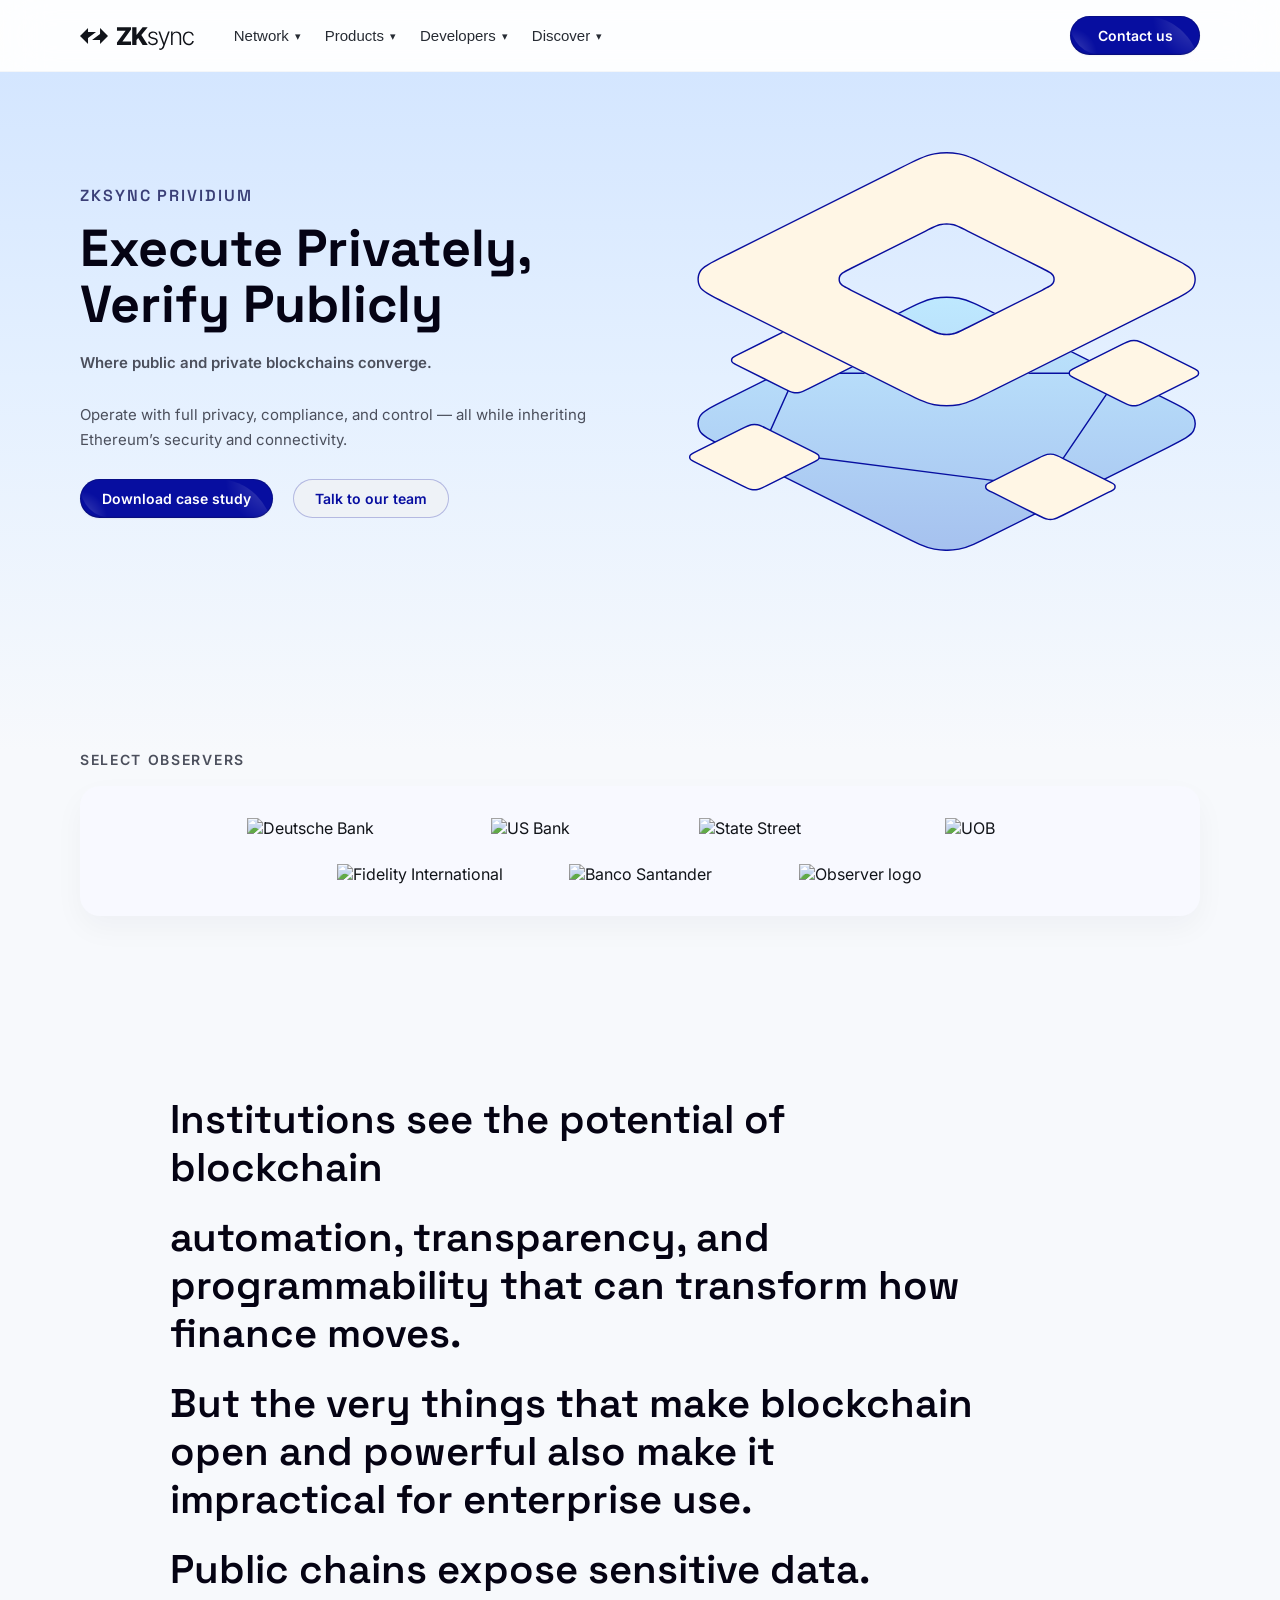
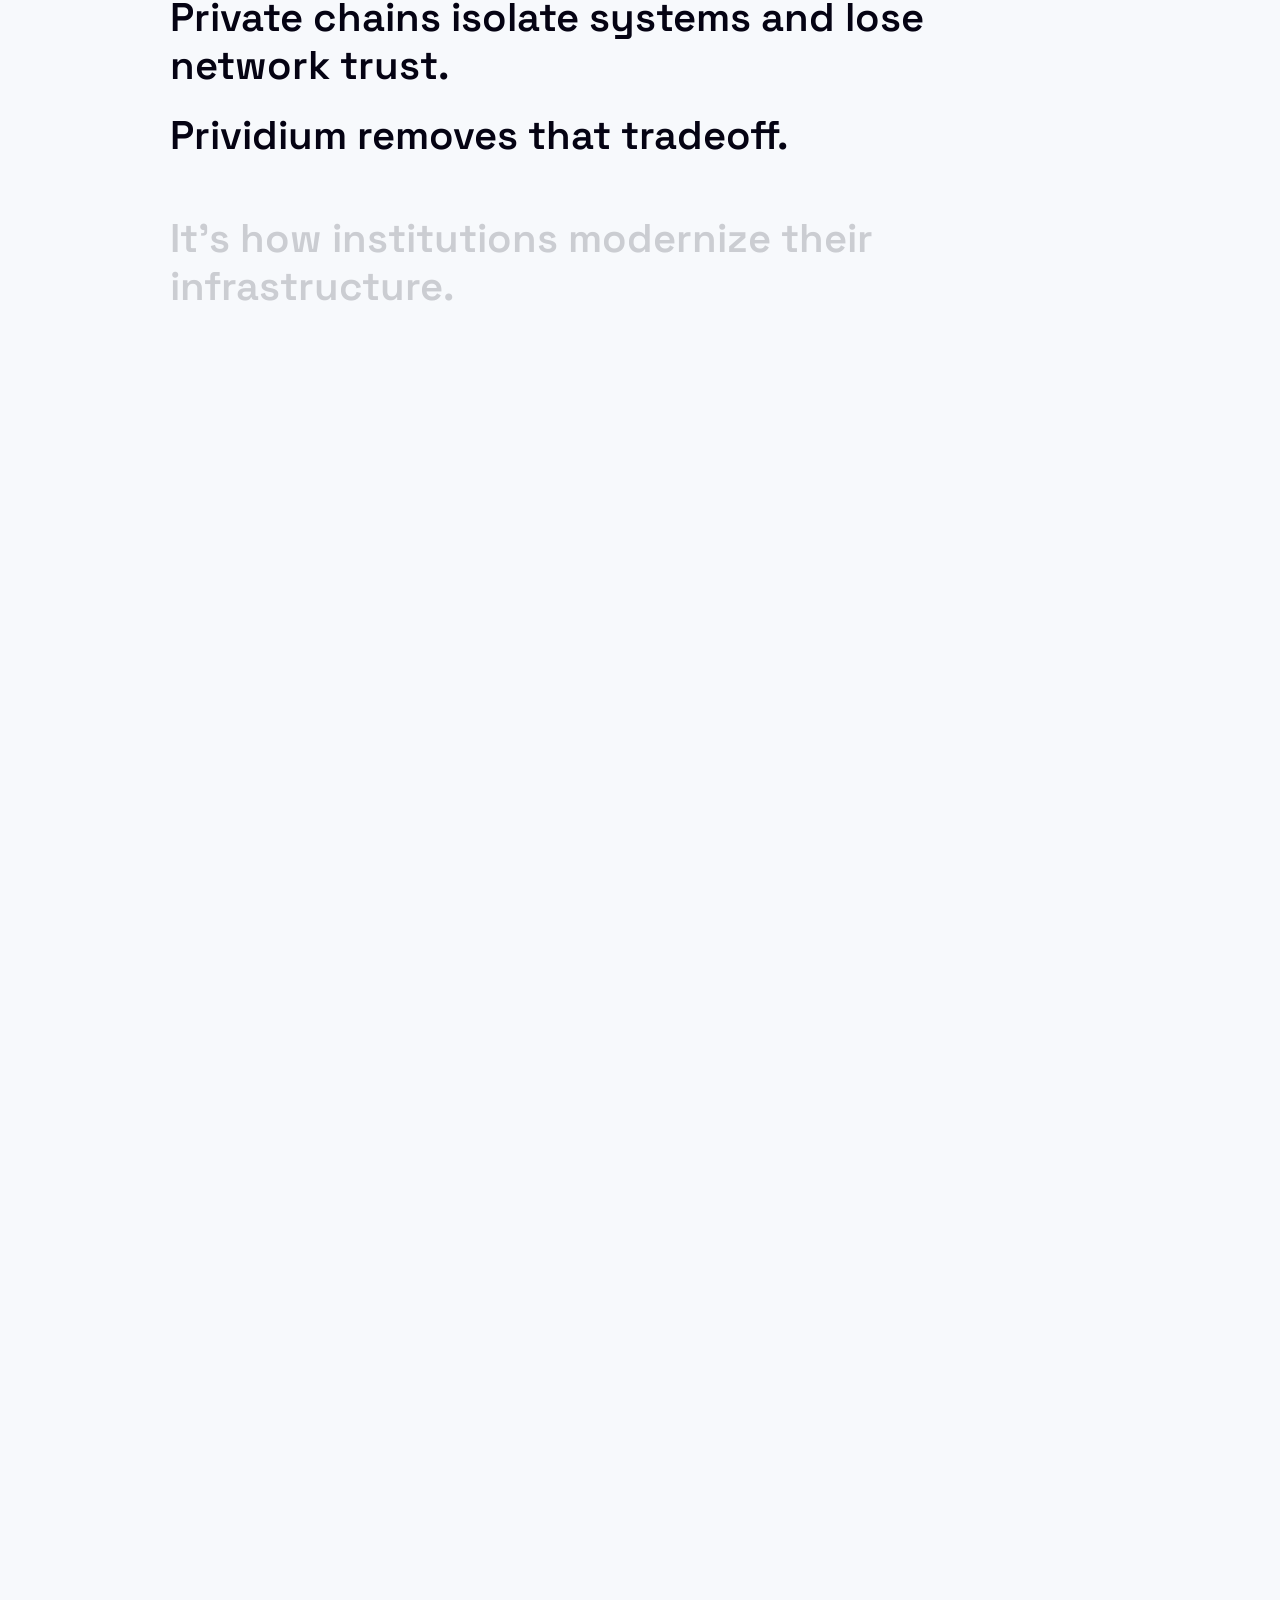
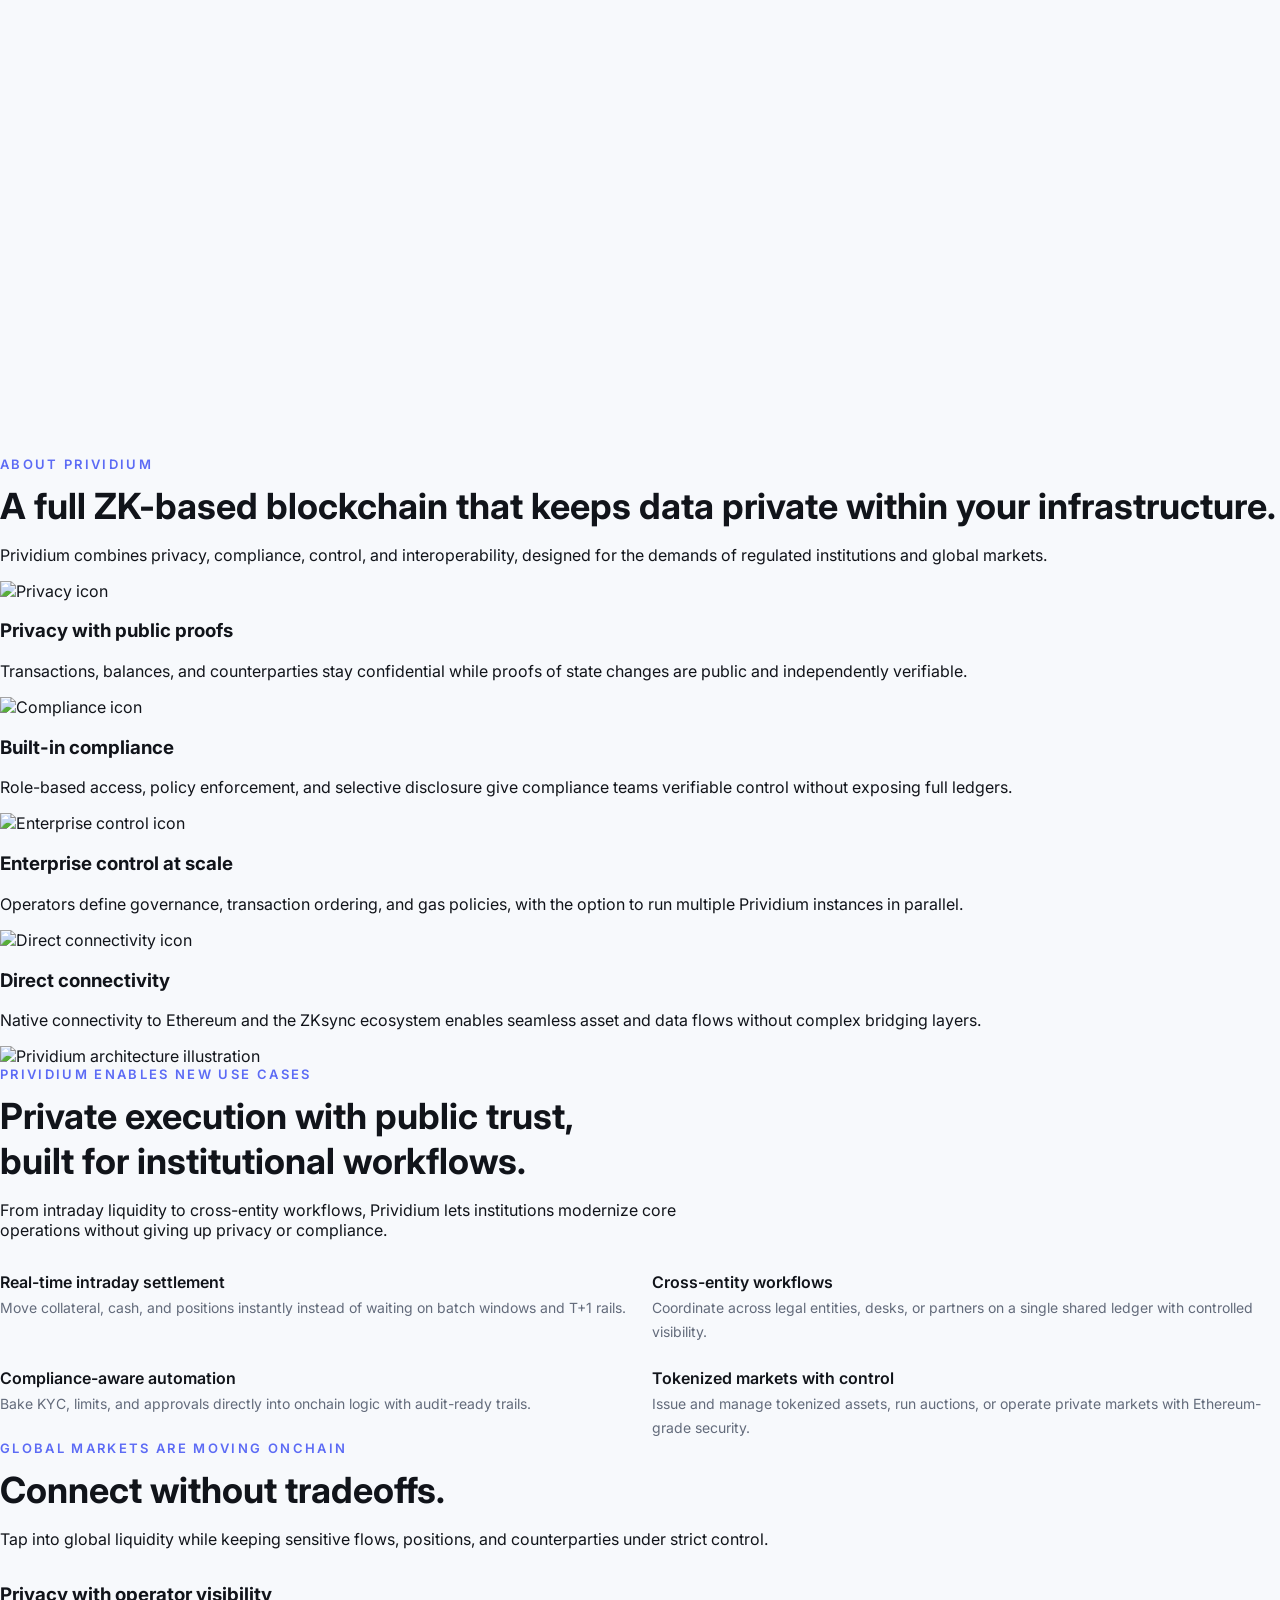
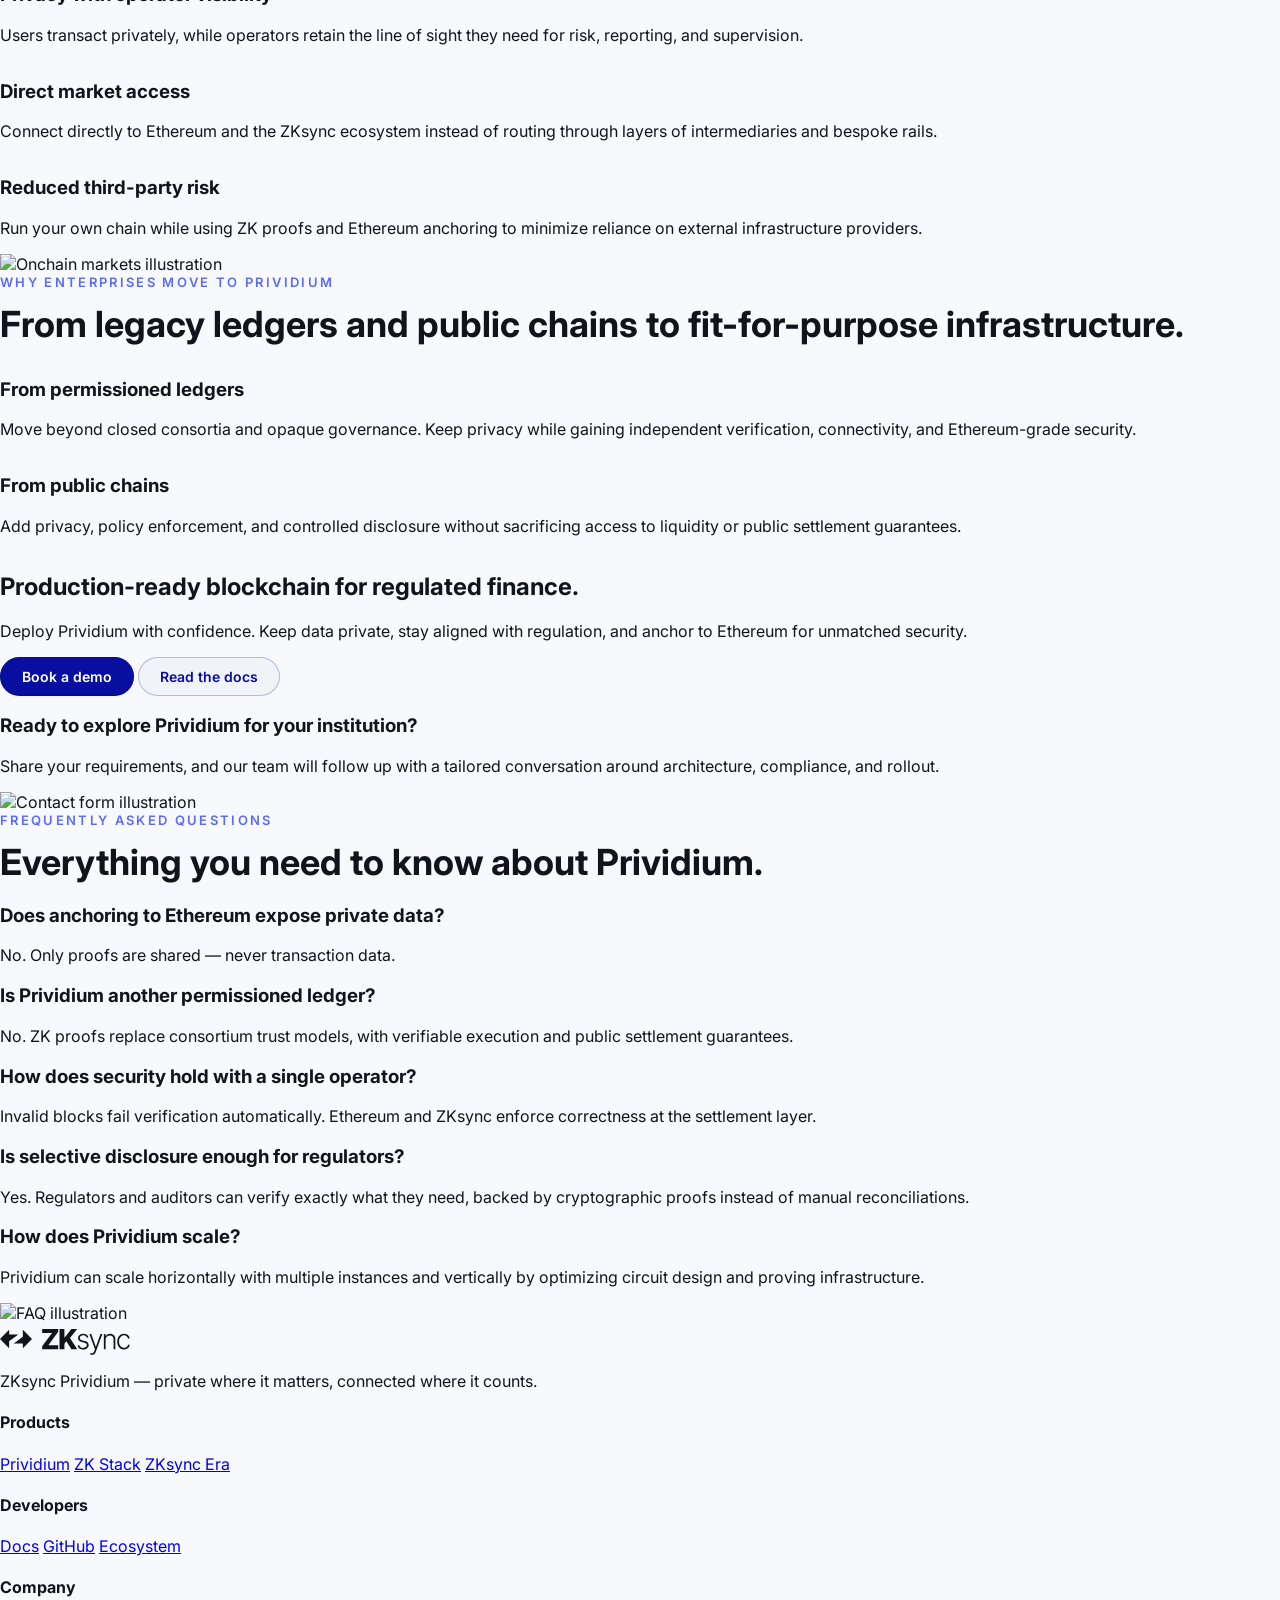
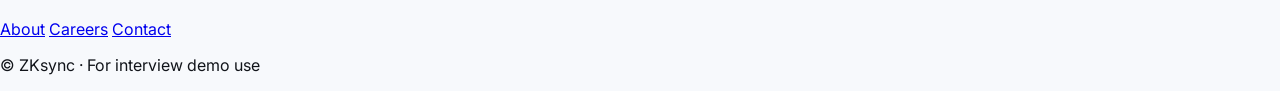
==== commit 99e70647: "Update index.html" ====
--- a/index.html
+++ b/index.html
@@ -164,7 +164,7 @@
             <div class="pillars-grid">
               <article class="pillar-card">
                 <img
-                  src="assets/about-privacy.svg fill.svg"
+                  src="assets/about-privacy.svg"
                   alt="Privacy icon"
                   class="pillar-icon"
                 />
@@ -177,7 +177,7 @@
 
               <article class="pillar-card">
                 <img
-                  src="assets/about-compliance.svg fill.svg"
+                  src="assets/about-compliance.svg"
                   alt="Compliance icon"
                   class="pillar-icon"
                 />
@@ -190,7 +190,7 @@
 
               <article class="pillar-card">
                 <img
-                  src="assets/about-enterprise-control.svg fill.svg"
+                  src="assets/about-enterprise-control.svg"
                   alt="Enterprise control icon"
                   class="pillar-icon"
                 />
@@ -203,7 +203,7 @@
 
               <article class="pillar-card">
                 <img
-                  src="assets/about-direct-connectivity.svg fill.svg"
+                  src="assets/about-direct-connectivity.svg"
                   alt="Direct connectivity icon"
                   class="pillar-icon"
                 />
@@ -218,7 +218,7 @@
             <!-- Side illustration -->
             <div class="pillars-visual">
               <img
-                src="assets/illustration.svg"
+                src="assets/illustration-main.svg"
                 alt="Prividium architecture illustration"
               />
             </div>
@@ -243,7 +243,7 @@
 
           <div class="usecases-grid">
             <article class="usecase-card">
-              <img src="assets/illustration-1.svg" alt="" class="usecase-icon" />
+              <img src="assets/usecase-1.svg" alt="" class="usecase-icon" />
               <h3 class="usecase-title">Real-time intraday settlement</h3>
               <p class="usecase-body">
                 Move collateral, cash, and positions instantly instead of waiting on batch
@@ -252,7 +252,7 @@
             </article>
 
             <article class="usecase-card">
-              <img src="assets/illustration-2.svg" alt="" class="usecase-icon" />
+              <img src="assets/usecase-2.svg" alt="" class="usecase-icon" />
               <h3 class="usecase-title">Cross-entity workflows</h3>
               <p class="usecase-body">
                 Coordinate across legal entities, desks, or partners on a single shared
@@ -261,7 +261,7 @@
             </article>
 
             <article class="usecase-card">
-              <img src="assets/illustration-3.svg" alt="" class="usecase-icon" />
+              <img src="assets/usecase-3.svg" alt="" class="usecase-icon" />
               <h3 class="usecase-title">Compliance-aware automation</h3>
               <p class="usecase-body">
                 Bake KYC, limits, and approvals directly into onchain logic with audit-ready trails.
@@ -269,7 +269,7 @@
             </article>
 
             <article class="usecase-card">
-              <img src="assets/image 28.svg" alt="" class="usecase-icon" />
+              <img src="assets/usecase-4.svg" alt="" class="usecase-icon" />
               <h3 class="usecase-title">Tokenized markets with control</h3>
               <p class="usecase-body">
                 Issue and manage tokenized assets, run auctions, or operate private markets
@@ -295,7 +295,7 @@
           <div class="markets-layout">
             <div class="markets-grid">
               <article class="markets-card">
-                <img src="assets/Group 61.svg" alt="" class="markets-icon" />
+                <img src="assets/markets-privacy.svg" alt="" class="markets-icon" />
                 <h3 class="markets-card-title">Privacy with operator visibility</h3>
                 <p class="markets-card-body">
                   Users transact privately, while operators retain the line of sight they
@@ -304,7 +304,7 @@
               </article>
 
               <article class="markets-card">
-                <img src="assets/Group 63.svg" alt="" class="markets-icon" />
+                <img src="assets/markets-access.svg" alt="" class="markets-icon" />
                 <h3 class="markets-card-title">Direct market access</h3>
                 <p class="markets-card-body">
                   Connect directly to Ethereum and the ZKsync ecosystem instead of routing
@@ -313,7 +313,7 @@
               </article>
 
               <article class="markets-card">
-                <img src="assets/illustration-2.svg" alt="" class="markets-icon" />
+                <img src="assets/markets-risk.svg" alt="" class="markets-icon" />
                 <h3 class="markets-card-title">Reduced third-party risk</h3>
                 <p class="markets-card-body">
                   Run your own chain while using ZK proofs and Ethereum anchoring to
@@ -323,7 +323,7 @@
             </div>
 
             <div class="markets-visual">
-              <img src="assets/illustration-3.svg" alt="Onchain markets illustration" />
+              <img src="assets/markets-illustration.svg" alt="Onchain markets illustration" />
             </div>
           </div>
         </div>
@@ -341,7 +341,7 @@
 
           <div class="why-grid">
             <article class="why-card">
-              <img src="assets/Container.svg" alt="" class="why-icon" />
+              <img src="assets/why-ledgers.svg" alt="" class="why-icon" />
               <h3 class="why-card-title">From permissioned ledgers</h3>
               <p class="why-card-body">
                 Move beyond closed consortia and opaque governance. Keep privacy while gaining
@@ -350,7 +350,7 @@
             </article>
 
             <article class="why-card">
-              <img src="assets/Container-1.svg" alt="" class="why-icon" />
+              <img src="assets/why-public.svg" alt="" class="why-icon" />
               <h3 class="why-card-title">From public chains</h3>
               <p class="why-card-body">
                 Add privacy, policy enforcement, and controlled disclosure without sacrificing
@@ -365,7 +365,7 @@
       <section class="cta" id="contact">
         <div class="cta-inner">
           <div class="cta-copy">
-            <img src="assets/Section.svg" alt="" class="cta-badge" />
+            <img src="assets/cta-badge.svg" alt="" class="cta-badge" />
             <h2 class="cta-title">Production-ready blockchain for regulated finance.</h2>
             <p class="cta-body">
               Deploy Prividium with confidence. Keep data private, stay aligned with regulation,
@@ -380,7 +380,7 @@
         </div>
       </section>
 
-      <!-- SIMPLE FORM / CONTACT (using Section → Form.svg as visual) -->
+      <!-- SIMPLE FORM / CONTACT -->
       <section class="contact-strip">
         <div class="contact-inner">
           <div class="contact-copy">
@@ -391,7 +391,7 @@
             </p>
           </div>
           <div class="contact-visual">
-            <img src="assets/Section → Form.svg" alt="" />
+            <img src="assets/section-form.svg" alt="Contact form illustration" />
           </div>
         </div>
       </section>
@@ -445,7 +445,7 @@
             </div>
 
             <div class="faq-visual">
-              <img src="assets/image 28.svg" alt="FAQ illustration" />
+              <img src="assets/faq-illustration.svg" alt="FAQ illustration" />
             </div>
           </div>
         </div>
--- a/styles.css
+++ b/styles.css
@@ -54,6 +54,14 @@
 main {
   display: block;
 }
+
+/* Global image safety – no overflowing SVGs */
+img {
+  max-width: 100%;
+  height: auto;
+  display: block;
+}
+
 
 /* NAVBAR */
 
@@ -362,6 +370,435 @@
   transform: translateY(40px);
 }
 
+/* =========================================================
+   GENERIC SECTION WRAPPER (below narrative)
+========================================================= */
+
+.section {
+  padding: 96px 80px;
+  background: #f5f7fb;
+}
+
+.section--alt {
+  background: #f0f3fa;
+}
+
+.section-inner {
+  max-width: 1280px;
+  margin: 0 auto;
+}
+
+.section-eyebrow {
+  font-size: 13px;
+  letter-spacing: 0.18em;
+  text-transform: uppercase;
+  font-weight: 600;
+  color: #5c6bf5;
+  margin: 0 0 12px;
+}
+
+.section-title {
+  font-size: 36px;
+  line-height: 1.25;
+  font-weight: 700;
+  color: #11141a;
+  margin: 0 0 12px;
+}
+
+.section-lead {
+  font-size: 16px;
+  line-height: 1.7;
+  color: #636b7b;
+  margin: 0 0 32px;
+}
+
+/* =========================================================
+   ABOUT PRIVIDIUM – TWO BIG PANELS
+========================================================= */
+
+.section-about {
+  background: #f5f7fb;
+}
+
+.about-panels {
+  display: grid;
+  grid-template-columns: minmax(0, 1fr) minmax(0, 1fr);
+  gap: 24px;
+  margin-top: 24px;
+}
+
+.about-panel {
+  background: #ffffff;
+  border-radius: 24px;
+  padding: 32px 32px 28px;
+  box-shadow: 0 10px 30px rgba(15, 23, 42, 0.04);
+  display: flex;
+  flex-direction: column;
+  overflow: hidden;           /* keeps tall SVGs inside */
+}
+
+.about-illustration-wrapper {
+  padding: 8px 0 20px;
+}
+
+.about-illustration {
+  width: 100%;
+  height: auto;
+}
+
+.about-panel-title {
+  font-size: 16px;
+  font-weight: 600;
+  margin: 0 0 8px;
+  color: #11141a;
+}
+
+.about-panel-body {
+  font-size: 14px;
+  line-height: 1.7;
+  color: #636b7b;
+  margin: 0;
+}
+
+/* little four-diamond icon that sits under left panel */
+.about-floating-icon {
+  margin-top: 20px;
+  width: 80px;
+}
+
+/* =========================================================
+   CORE PILLARS – 4 SMALL CARDS (privacy, compliance, etc.)
+========================================================= */
+
+.about-pillars {
+  margin-top: 40px;
+  display: grid;
+  grid-template-columns: repeat(4, minmax(0, 1fr));
+  gap: 20px;
+}
+
+.about-pillar {
+  background: #ffffff;
+  border-radius: 18px;
+  padding: 18px 18px 16px;
+  box-shadow: 0 6px 18px rgba(15, 23, 42, 0.03);
+  display: flex;
+  flex-direction: column;
+  gap: 10px;
+}
+
+.about-pillar-icon {
+  width: 40px;
+  height: 40px;
+}
+
+.about-pillar-title {
+  font-size: 14px;
+  font-weight: 600;
+  margin: 0;
+  color: #11141a;
+}
+
+.about-pillar-body {
+  font-size: 13px;
+  line-height: 1.6;
+  color: #636b7b;
+  margin: 0;
+}
+
+/* =========================================================
+   USE CASES
+========================================================= */
+
+.section-usecases {
+  background: #f5f7fb;
+}
+
+.usecases-card {
+  background: #ffffff;
+  border-radius: 28px;
+  padding: 40px 40px 36px;
+  box-shadow: 0 12px 34px rgba(15, 23, 42, 0.04);
+}
+
+.usecases-header {
+  max-width: 720px;
+  margin-bottom: 32px;
+}
+
+.usecases-grid {
+  display: grid;
+  grid-template-columns: repeat(2, minmax(0, 1fr));
+  gap: 24px;
+}
+
+.usecase {
+  background: #f9fbff;
+  border-radius: 22px;
+  padding: 28px 28px 22px;
+  display: flex;
+  flex-direction: column;
+  gap: 16px;
+}
+
+.usecase-illustration-wrapper {
+  padding-bottom: 10px;
+}
+
+.usecase-illustration {
+  width: 100%;
+}
+
+.usecase-title {
+  font-size: 16px;
+  font-weight: 600;
+  margin: 0 0 4px;
+}
+
+.usecase-body {
+  font-size: 14px;
+  line-height: 1.7;
+  color: #636b7b;
+  margin: 0;
+}
+
+/* bottom-left decorative icon in this section */
+.usecases-floating-icon {
+  margin-top: 24px;
+  width: 78px;
+}
+
+/* =========================================================
+   “CONNECT WITHOUT TRADEOFFS” – COMPARISON & HIGHLIGHT
+========================================================= */
+
+.section-comparison {
+  background: #eef2fb;
+}
+
+.comparison-layout {
+  display: grid;
+  grid-template-columns: 1.1fr 1.1fr 1.1fr;
+  gap: 24px;
+  margin-top: 32px;
+  align-items: flex-start;
+}
+
+/* left: table */
+.comparison-table-card {
+  background: #ffffff;
+  border-radius: 24px;
+  box-shadow: 0 10px 30px rgba(15, 23, 42, 0.04);
+  overflow: hidden;
+}
+
+.comparison-table {
+  width: 100%;
+  border-collapse: collapse;
+  font-size: 13px;
+}
+
+.comparison-table th,
+.comparison-table td {
+  padding: 14px 18px;
+}
+
+.comparison-table thead th {
+  background: #f4f5ff;
+  font-weight: 600;
+  text-align: left;
+  font-size: 13px;
+  color: #6b7280;
+}
+
+.comparison-table thead th:nth-child(2) {
+  background: linear-gradient(135deg, #8fb3ff, #4c7bff);
+  color: #ffffff;
+}
+
+.comparison-table tbody tr:nth-child(odd) td {
+  background: #fafbff;
+}
+
+/* middle and right highlight cards */
+.comparison-highlight {
+  background: #ffffff;
+  border-radius: 24px;
+  padding: 24px 24px 22px;
+  box-shadow: 0 10px 30px rgba(15, 23, 42, 0.04);
+  display: flex;
+  flex-direction: column;
+  gap: 16px;
+}
+
+.comparison-highlight-illustration {
+  max-width: 180px;
+}
+
+.comparison-highlight-title {
+  font-size: 16px;
+  font-weight: 600;
+  margin: 0;
+}
+
+.comparison-highlight-body {
+  font-size: 14px;
+  line-height: 1.7;
+  color: #636b7b;
+  margin: 0;
+}
+
+/* =========================================================
+   WHY ENTERPRISES MOVE TO PRIVIDIUM – FAQ + CASES
+========================================================= */
+
+.section-why {
+  background: #f5f7fb;
+}
+
+.why-layout {
+  display: grid;
+  grid-template-columns: minmax(0, 1.2fr) minmax(0, 1fr);
+  gap: 40px;
+  margin-top: 32px;
+}
+
+/* Left: FAQ list / questions */
+.why-faq-list {
+  display: flex;
+  flex-direction: column;
+  gap: 16px;
+}
+
+.why-faq-item {
+  background: #ffffff;
+  border-radius: 18px;
+  padding: 18px 18px 14px;
+  box-shadow: 0 6px 18px rgba(15, 23, 42, 0.03);
+}
+
+.why-faq-q {
+  font-size: 14px;
+  font-weight: 600;
+  margin: 0 0 6px;
+}
+
+.why-faq-a {
+  font-size: 13px;
+  line-height: 1.65;
+  color: #636b7b;
+  margin: 0;
+}
+
+/* Right: research cards column */
+.why-research {
+  display: flex;
+  flex-direction: column;
+  gap: 16px;
+}
+
+.research-card {
+  background: #ffffff;
+  border-radius: 18px;
+  padding: 16px 18px;
+  box-shadow: 0 6px 18px rgba(15, 23, 42, 0.03);
+  display: grid;
+  grid-template-columns: auto 1fr;
+  gap: 14px;
+  align-items: center;
+}
+
+.research-cover {
+  width: 70px;
+  border-radius: 8px;
+  overflow: hidden;
+}
+
+.research-body-title {
+  font-size: 14px;
+  font-weight: 600;
+  margin: 0 0 4px;
+}
+
+.research-body-link {
+  font-size: 13px;
+  color: #4456ff;
+  text-decoration: none;
+}
+
+/* =========================================================
+   TESTIMONIAL + GRADIENT CTA
+========================================================= */
+
+.section-testimonial {
+  background: #f5f7fb;
+}
+
+.testimonial-card {
+  background: #ffffff;
+  border-radius: 28px;
+  box-shadow: 0 16px 40px rgba(15, 23, 42, 0.06);
+  padding: 32px 32px 0;
+}
+
+.testimonial-layout {
+  display: grid;
+  grid-template-columns: minmax(0, 1.4fr) auto;
+  gap: 32px;
+  align-items: center;
+}
+
+.testimonial-quote {
+  font-size: 26px;
+  line-height: 1.5;
+  font-weight: 500;
+  margin: 0 0 24px;
+  color: #11141a;
+}
+
+.testimonial-meta {
+  font-size: 13px;
+  color: #4b5563;
+}
+
+.testimonial-photo {
+  width: 220px;
+  border-radius: 18px;
+  overflow: hidden;
+}
+
+/* gradient bar at bottom of testimonial */
+.testimonial-cta {
+  margin-top: 24px;
+  padding: 18px 24px 20px;
+  border-radius: 0 0 28px 28px;
+  background: linear-gradient(90deg, #4f46e5, #2563eb);
+  color: #ffffff;
+}
+
+.testimonial-cta-title {
+  font-size: 18px;
+  font-weight: 600;
+  margin: 0 0 6px;
+}
+
+.testimonial-cta-body {
+  font-size: 14px;
+  margin: 0;
+}
+
+/* =========================================================
+   CONTACT FORM
+========================================================= */
+
+.section-contact {
+  background: #f5f7fb;
+}
+
+.contact-layout {
+  display: g
+
+
 /* GENERIC SECTION TYPOGRAPHY */
 
 .section-eyebrow {
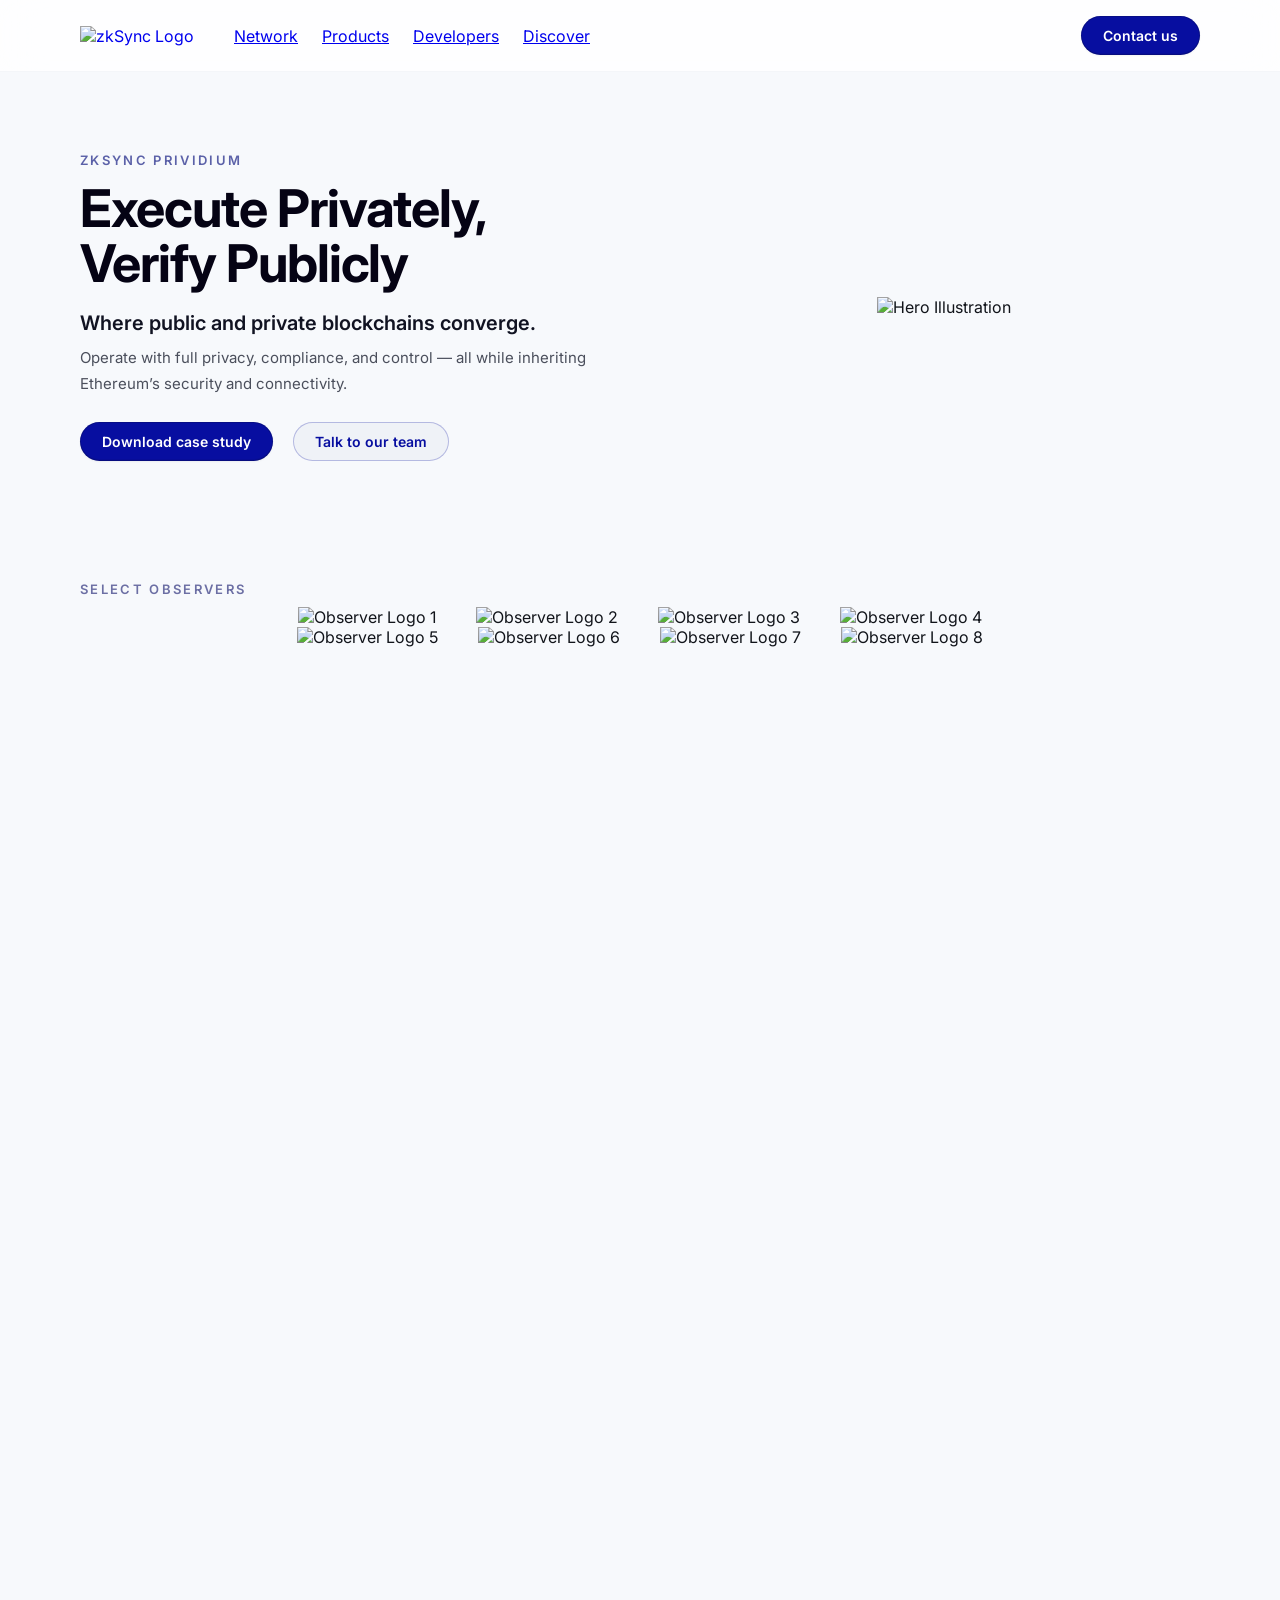
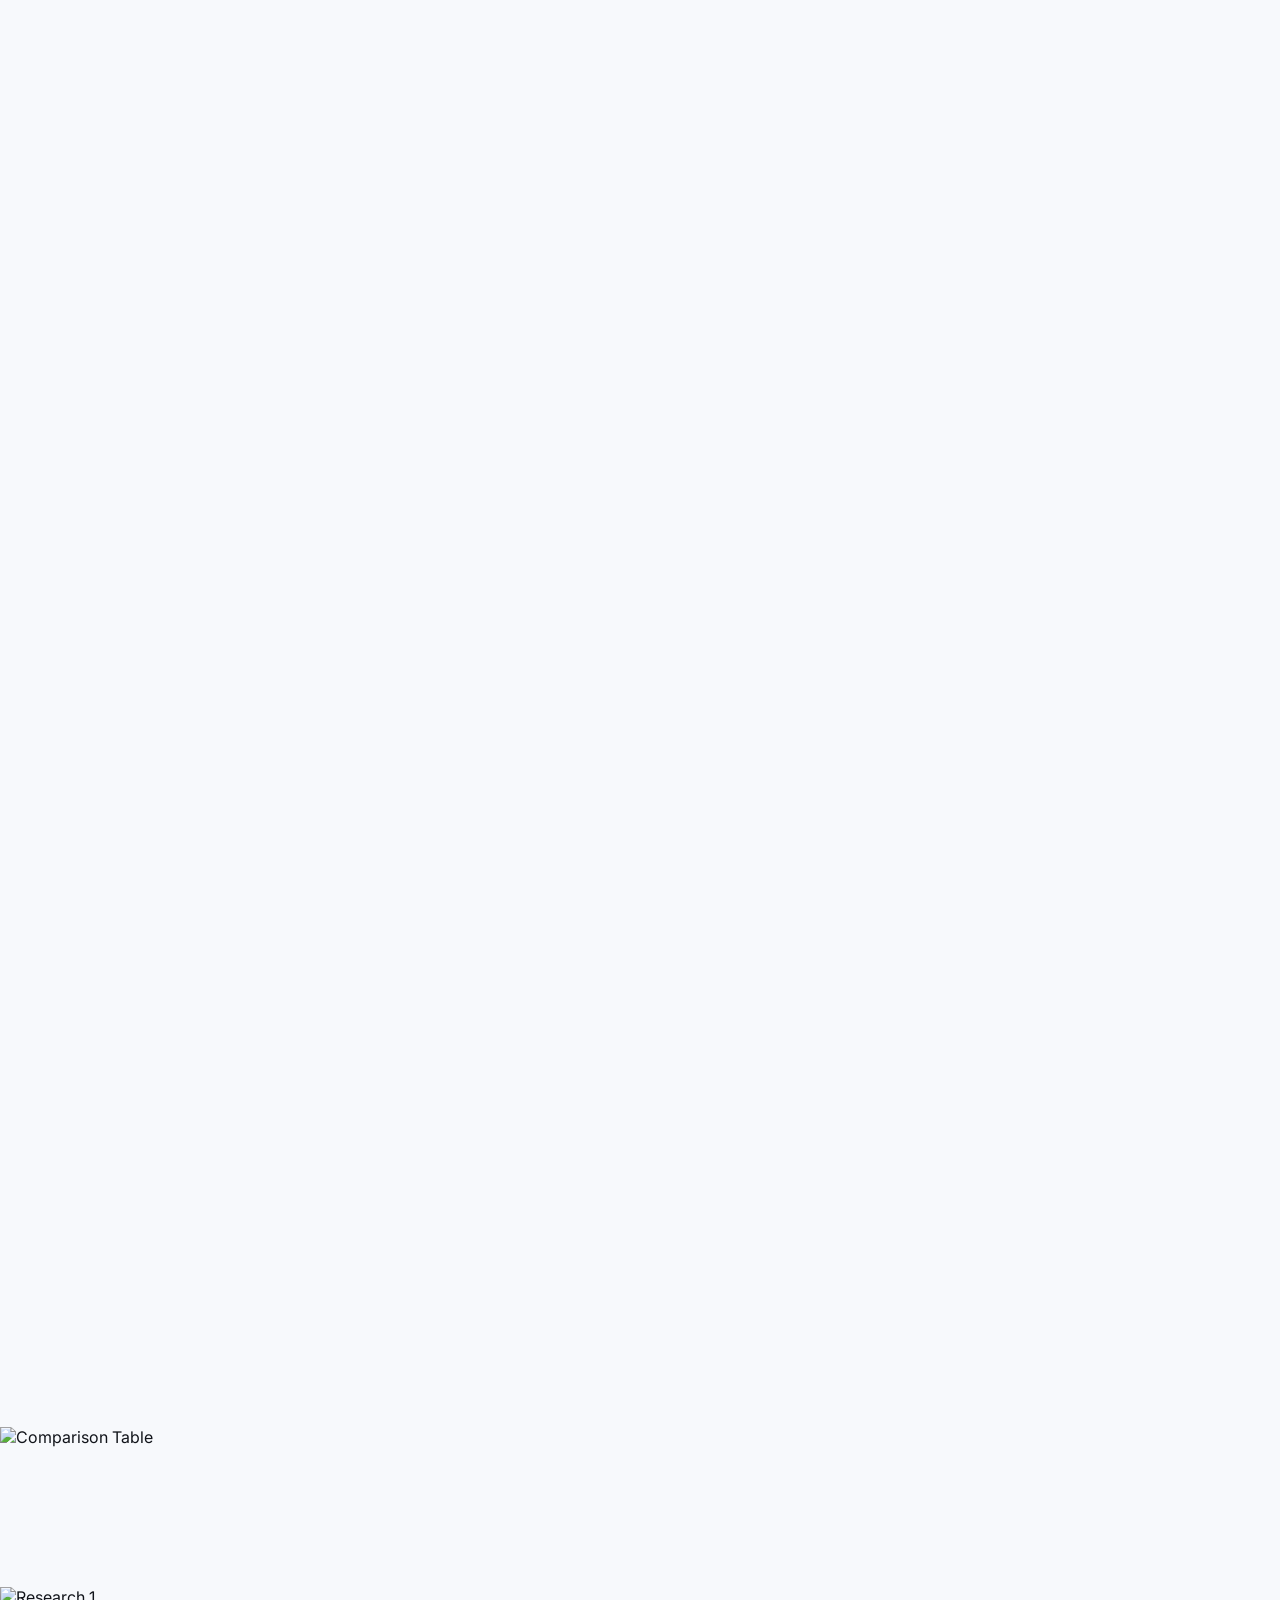
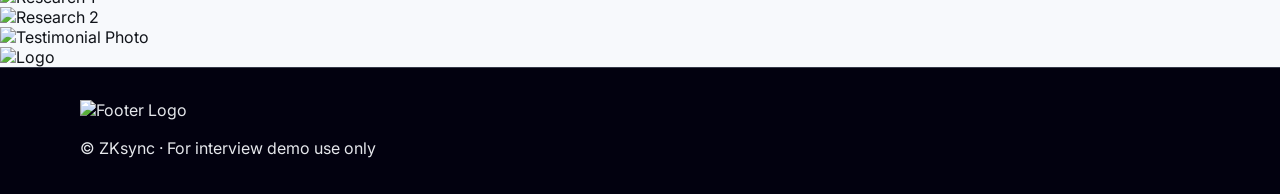
==== commit 039a0388: "Update index.html" ====
--- a/index.html
+++ b/index.html
@@ -2,504 +2,179 @@
 <html lang="en">
 <head>
   <meta charset="UTF-8" />
-  <title>ZKsync Prividium – Execute Privately, Verify Publicly</title>
+  <title>Prividium — ZKsync</title>
   <meta name="viewport" content="width=device-width, initial-scale=1" />
-
-  <!-- Fonts -->
-  <link rel="preconnect" href="https://fonts.googleapis.com">
-  <link rel="preconnect" href="https://fonts.gstatic.com" crossorigin>
+  <link href="styles.css" rel="stylesheet" />
+  <link rel="preconnect" href="https://fonts.googleapis.com" />
   <link
-    href="https://fonts.googleapis.com/css2?family=Space+Grotesk:wght@400;500;600;700&family=Inter:wght@400;500;600;700&display=swap"
+    href="https://fonts.googleapis.com/css2?family=Inter:wght@400;500;600;700&display=swap"
     rel="stylesheet"
-  >
-
-  <link rel="stylesheet" href="styles.css" />
+  />
 </head>
+
 <body>
-  <div class="page">
-
-    <!-- NAVBAR -->
-    <header class="nav">
-      <div class="nav-left">
-        <a href="#" class="nav-logo">
-          <img src="assets/zksync-logo.svg" alt="zkSync Logo" class="nav-logo-img" />
-        </a>
-
-        <nav class="nav-links">
-          <button class="nav-link">
-            <span>Network</span>
-            <span class="nav-link-chevron">▾</span>
-          </button>
-          <button class="nav-link">
-            <span>Products</span>
-            <span class="nav-link-chevron">▾</span>
-          </button>
-          <button class="nav-link">
-            <span>Developers</span>
-            <span class="nav-link-chevron">▾</span>
-          </button>
-          <button class="nav-link">
-            <span>Discover</span>
-            <span class="nav-link-chevron">▾</span>
-          </button>
-        </nav>
+  <!-- ========================================================= -->
+  <!-- NAVIGATION -->
+  <!-- ========================================================= -->
+  <header class="nav">
+    <div class="nav-left">
+      <a href="#" class="nav-logo">
+        <img src="assets/footer1.png" alt="zkSync Logo" />
+      </a>
+      <nav class="nav-links">
+        <a href="#">Network</a>
+        <a href="#">Products</a>
+        <a href="#">Developers</a>
+        <a href="#">Discover</a>
+      </nav>
+    </div>
+    <div class="nav-right">
+      <a href="#contact" class="btn btn-primary">Contact us</a>
+    </div>
+  </header>
+
+  <!-- ========================================================= -->
+  <!-- HERO -->
+  <!-- ========================================================= -->
+  <section class="hero">
+    <div class="hero-content">
+      <p class="hero-eyebrow">ZKsync Prividium</p>
+      <h1 class="hero-title">
+        Execute Privately,<br />
+        Verify Publicly
+      </h1>
+      <p class="hero-subtitle-top">Where public and private blockchains converge.</p>
+      <p class="hero-subtitle">
+        Operate with full privacy, compliance, and control — all while inheriting Ethereum’s
+        security and connectivity.
+      </p>
+
+      <div class="hero-actions">
+        <a href="#" class="btn btn-primary">Download case study</a>
+        <a href="#" class="btn btn-secondary">Talk to our team</a>
       </div>
-
-      <div class="nav-right">
-        <a href="#contact" class="btn btn-primary btn-pill btn-nav">
-          <span class="btn-bg-corner btn-bg-corner-left"></span>
-          <span class="btn-bg-corner btn-bg-corner-right"></span>
-          Contact us
-        </a>
-      </div>
-    </header>
-
-    <!-- MAIN CONTENT -->
-    <main>
-
-      <!-- HERO SECTION -->
-      <div class="hero-wrapper">
-        <section class="hero">
-          <div class="hero-content">
-            <p class="hero-eyebrow">ZKsync Prividium</p>
-
-            <h1 class="hero-title">
-              Execute Privately,<br />
-              Verify Publicly
-            </h1>
-
-            <p class="hero-subtitle hero-subtitle-top">
-              Where public and private blockchains converge.
-            </p>
-
-            <p class="hero-subtitle">
-              Operate with full privacy, compliance, and control — all while inheriting
-              Ethereum’s security and connectivity.
-            </p>
-
-            <div class="hero-actions">
-              <a href="#" class="btn btn-primary btn-pill">
-                <span class="btn-bg-corner btn-bg-corner-left"></span>
-                <span class="btn-bg-corner btn-bg-corner-right"></span>
-                Download case study
-              </a>
-
-              <a href="#contact" class="btn btn-secondary btn-pill">
-                Talk to our team
-              </a>
-            </div>
-          </div>
-
-          <div class="hero-visual">
-            <img
-              src="assets/priv_hero.svg"
-              alt="Prividium hero illustration"
-              class="hero-animation-img"
-            />
-          </div>
-        </section>
-      </div>
-
-      <!-- SELECTED OBSERVERS -->
-      <section class="observers">
-        <p class="observers-eyebrow">Select Observers</p>
-
-        <div class="observers-card">
-          <div class="observers-row">
-            <div class="observer-logo">
-              <img src="https://www.figma.com/api/mcp/asset/e13763b2-c657-4b04-8e34-237655ccf195" alt="Deutsche Bank" />
-            </div>
-            <div class="observer-logo">
-              <img src="https://www.figma.com/api/mcp/asset/95db751e-0fab-4bb6-bb40-3b88dcdc8895" alt="US Bank" />
-            </div>
-            <div class="observer-logo">
-              <img src="https://www.figma.com/api/mcp/asset/31c83858-c227-4006-93af-e19c03f67d2a" alt="State Street" />
-            </div>
-            <div class="observer-logo">
-              <img src="https://www.figma.com/api/mcp/asset/72ab91b7-4b95-4449-92ea-8776134bf8c9" alt="UOB" />
-            </div>
-          </div>
-
-          <div class="observers-row">
-            <div class="observer-logo">
-              <img src="https://www.figma.com/api/mcp/asset/ac8c38ec-ce0b-4ade-9b04-5167da5db947" alt="Fidelity International" />
-            </div>
-            <div class="observer-logo">
-              <img src="https://www.figma.com/api/mcp/asset/48a43ef0-bedc-4035-beda-36b7461d6e6a" alt="Banco Santander" />
-            </div>
-            <div class="observer-logo">
-              <img src="https://www.figma.com/api/mcp/asset/34e85a32-9851-4045-8c53-e64a8e1cf9b3" alt="Observer logo" />
-            </div>
-          </div>
-        </div>
-      </section>
-
-      <!-- NARRATIVE SCROLL SECTION -->
-      <section class="narrative">
-        <div class="narrative-inner">
-          <p class="narrative-line">Institutions see the potential of blockchain</p>
-          <p class="narrative-line">automation, transparency, and programmability that can transform how finance moves.</p>
-          <p class="narrative-line">But the very things that make blockchain open and powerful also make it impractical for enterprise use.</p>
-          <p class="narrative-line">Public chains expose sensitive data. Private chains isolate systems and lose network trust.</p>
-          <p class="narrative-line">Prividium removes that tradeoff.</p>
-          <p class="narrative-line">It’s how institutions modernize their infrastructure.</p>
-        </div>
-      </section>
-
-      <!-- PILLARS / ABOUT PRIVIDIUM -->
-      <section class="pillars">
-        <div class="pillars-inner">
-          <div class="pillars-copy">
-            <p class="section-eyebrow">About Prividium</p>
-            <h2 class="section-title">
-              A full ZK-based blockchain that keeps data private within your infrastructure.
-            </h2>
-            <p class="section-intro">
-              Prividium combines privacy, compliance, control, and interoperability, designed for
-              the demands of regulated institutions and global markets.
-            </p>
-          </div>
-
-          <div class="pillars-layout">
-            <div class="pillars-grid">
-              <article class="pillar-card">
-                <img
-                  src="assets/about-privacy.svg"
-                  alt="Privacy icon"
-                  class="pillar-icon"
-                />
-                <h3 class="pillar-title">Privacy with public proofs</h3>
-                <p class="pillar-body">
-                  Transactions, balances, and counterparties stay confidential while proofs of
-                  state changes are public and independently verifiable.
-                </p>
-              </article>
-
-              <article class="pillar-card">
-                <img
-                  src="assets/about-compliance.svg"
-                  alt="Compliance icon"
-                  class="pillar-icon"
-                />
-                <h3 class="pillar-title">Built-in compliance</h3>
-                <p class="pillar-body">
-                  Role-based access, policy enforcement, and selective disclosure give
-                  compliance teams verifiable control without exposing full ledgers.
-                </p>
-              </article>
-
-              <article class="pillar-card">
-                <img
-                  src="assets/about-enterprise-control.svg"
-                  alt="Enterprise control icon"
-                  class="pillar-icon"
-                />
-                <h3 class="pillar-title">Enterprise control at scale</h3>
-                <p class="pillar-body">
-                  Operators define governance, transaction ordering, and gas policies, with the
-                  option to run multiple Prividium instances in parallel.
-                </p>
-              </article>
-
-              <article class="pillar-card">
-                <img
-                  src="assets/about-direct-connectivity.svg"
-                  alt="Direct connectivity icon"
-                  class="pillar-icon"
-                />
-                <h3 class="pillar-title">Direct connectivity</h3>
-                <p class="pillar-body">
-                  Native connectivity to Ethereum and the ZKsync ecosystem enables seamless
-                  asset and data flows without complex bridging layers.
-                </p>
-              </article>
-            </div>
-
-            <!-- Side illustration -->
-            <div class="pillars-visual">
-              <img
-                src="assets/illustration-main.svg"
-                alt="Prividium architecture illustration"
-              />
-            </div>
-          </div>
-        </div>
-      </section>
-
-      <!-- USE CASES -->
-      <section class="usecases">
-        <div class="usecases-inner">
-          <header class="usecases-header">
-            <p class="section-eyebrow">Prividium enables new use cases</p>
-            <h2 class="section-title">
-              Private execution with public trust,<br />
-              built for institutional workflows.
-            </h2>
-            <p class="section-intro">
-              From intraday liquidity to cross-entity workflows, Prividium lets institutions
-              modernize core operations without giving up privacy or compliance.
-            </p>
-          </header>
-
-          <div class="usecases-grid">
-            <article class="usecase-card">
-              <img src="assets/usecase-1.svg" alt="" class="usecase-icon" />
-              <h3 class="usecase-title">Real-time intraday settlement</h3>
-              <p class="usecase-body">
-                Move collateral, cash, and positions instantly instead of waiting on batch
-                windows and T+1 rails.
-              </p>
-            </article>
-
-            <article class="usecase-card">
-              <img src="assets/usecase-2.svg" alt="" class="usecase-icon" />
-              <h3 class="usecase-title">Cross-entity workflows</h3>
-              <p class="usecase-body">
-                Coordinate across legal entities, desks, or partners on a single shared
-                ledger with controlled visibility.
-              </p>
-            </article>
-
-            <article class="usecase-card">
-              <img src="assets/usecase-3.svg" alt="" class="usecase-icon" />
-              <h3 class="usecase-title">Compliance-aware automation</h3>
-              <p class="usecase-body">
-                Bake KYC, limits, and approvals directly into onchain logic with audit-ready trails.
-              </p>
-            </article>
-
-            <article class="usecase-card">
-              <img src="assets/usecase-4.svg" alt="" class="usecase-icon" />
-              <h3 class="usecase-title">Tokenized markets with control</h3>
-              <p class="usecase-body">
-                Issue and manage tokenized assets, run auctions, or operate private markets
-                with Ethereum-grade security.
-              </p>
-            </article>
-          </div>
-        </div>
-      </section>
-
-      <!-- MARKETS SECTION -->
-      <section class="markets">
-        <div class="markets-inner">
-          <div class="markets-header">
-            <p class="section-eyebrow">Global markets are moving onchain</p>
-            <h2 class="section-title">Connect without tradeoffs.</h2>
-            <p class="section-intro">
-              Tap into global liquidity while keeping sensitive flows, positions, and
-              counterparties under strict control.
-            </p>
-          </div>
-
-          <div class="markets-layout">
-            <div class="markets-grid">
-              <article class="markets-card">
-                <img src="assets/markets-privacy.svg" alt="" class="markets-icon" />
-                <h3 class="markets-card-title">Privacy with operator visibility</h3>
-                <p class="markets-card-body">
-                  Users transact privately, while operators retain the line of sight they
-                  need for risk, reporting, and supervision.
-                </p>
-              </article>
-
-              <article class="markets-card">
-                <img src="assets/markets-access.svg" alt="" class="markets-icon" />
-                <h3 class="markets-card-title">Direct market access</h3>
-                <p class="markets-card-body">
-                  Connect directly to Ethereum and the ZKsync ecosystem instead of routing
-                  through layers of intermediaries and bespoke rails.
-                </p>
-              </article>
-
-              <article class="markets-card">
-                <img src="assets/markets-risk.svg" alt="" class="markets-icon" />
-                <h3 class="markets-card-title">Reduced third-party risk</h3>
-                <p class="markets-card-body">
-                  Run your own chain while using ZK proofs and Ethereum anchoring to
-                  minimize reliance on external infrastructure providers.
-                </p>
-              </article>
-            </div>
-
-            <div class="markets-visual">
-              <img src="assets/markets-illustration.svg" alt="Onchain markets illustration" />
-            </div>
-          </div>
-        </div>
-      </section>
-
-      <!-- WHY SECTION -->
-      <section class="why">
-        <div class="why-inner">
-          <div class="why-header">
-            <p class="section-eyebrow">Why enterprises move to Prividium</p>
-            <h2 class="section-title">
-              From legacy ledgers and public chains to fit-for-purpose infrastructure.
-            </h2>
-          </div>
-
-          <div class="why-grid">
-            <article class="why-card">
-              <img src="assets/why-ledgers.svg" alt="" class="why-icon" />
-              <h3 class="why-card-title">From permissioned ledgers</h3>
-              <p class="why-card-body">
-                Move beyond closed consortia and opaque governance. Keep privacy while gaining
-                independent verification, connectivity, and Ethereum-grade security.
-              </p>
-            </article>
-
-            <article class="why-card">
-              <img src="assets/why-public.svg" alt="" class="why-icon" />
-              <h3 class="why-card-title">From public chains</h3>
-              <p class="why-card-body">
-                Add privacy, policy enforcement, and controlled disclosure without sacrificing
-                access to liquidity or public settlement guarantees.
-              </p>
-            </article>
-          </div>
-        </div>
-      </section>
-
-      <!-- CTA -->
-      <section class="cta" id="contact">
-        <div class="cta-inner">
-          <div class="cta-copy">
-            <img src="assets/cta-badge.svg" alt="" class="cta-badge" />
-            <h2 class="cta-title">Production-ready blockchain for regulated finance.</h2>
-            <p class="cta-body">
-              Deploy Prividium with confidence. Keep data private, stay aligned with regulation,
-              and anchor to Ethereum for unmatched security.
-            </p>
-          </div>
-
-          <div class="cta-actions">
-            <a href="#" class="btn btn-primary btn-pill">Book a demo</a>
-            <a href="#" class="btn btn-secondary btn-pill">Read the docs</a>
-          </div>
-        </div>
-      </section>
-
-      <!-- SIMPLE FORM / CONTACT -->
-      <section class="contact-strip">
-        <div class="contact-inner">
-          <div class="contact-copy">
-            <h3 class="contact-title">Ready to explore Prividium for your institution?</h3>
-            <p class="contact-body">
-              Share your requirements, and our team will follow up with a tailored conversation
-              around architecture, compliance, and rollout.
-            </p>
-          </div>
-          <div class="contact-visual">
-            <img src="assets/section-form.svg" alt="Contact form illustration" />
-          </div>
-        </div>
-      </section>
-
-      <!-- FAQ -->
-      <section class="faq">
-        <div class="faq-inner">
-          <div class="faq-header">
-            <p class="section-eyebrow">Frequently asked questions</p>
-            <h2 class="section-title">Everything you need to know about Prividium.</h2>
-          </div>
-
-          <div class="faq-layout">
-            <div class="faq-list">
-              <article class="faq-item">
-                <h3>Does anchoring to Ethereum expose private data?</h3>
-                <p>No. Only proofs are shared — never transaction data.</p>
-              </article>
-
-              <article class="faq-item">
-                <h3>Is Prividium another permissioned ledger?</h3>
-                <p>
-                  No. ZK proofs replace consortium trust models, with verifiable execution and
-                  public settlement guarantees.
-                </p>
-              </article>
-
-              <article class="faq-item">
-                <h3>How does security hold with a single operator?</h3>
-                <p>
-                  Invalid blocks fail verification automatically. Ethereum and ZKsync enforce
-                  correctness at the settlement layer.
-                </p>
-              </article>
-
-              <article class="faq-item">
-                <h3>Is selective disclosure enough for regulators?</h3>
-                <p>
-                  Yes. Regulators and auditors can verify exactly what they need, backed by
-                  cryptographic proofs instead of manual reconciliations.
-                </p>
-              </article>
-
-              <article class="faq-item">
-                <h3>How does Prividium scale?</h3>
-                <p>
-                  Prividium can scale horizontally with multiple instances and vertically by
-                  optimizing circuit design and proving infrastructure.
-                </p>
-              </article>
-            </div>
-
-            <div class="faq-visual">
-              <img src="assets/faq-illustration.svg" alt="FAQ illustration" />
-            </div>
-          </div>
-        </div>
-      </section>
-
-    </main>
-
-    <!-- FOOTER -->
-    <footer class="footer">
-      <div class="footer-inner">
-        <div class="footer-brand">
-          <img src="assets/zksync-logo.svg" alt="zkSync logo" class="footer-logo" />
-          <p class="footer-tagline">
-            ZKsync Prividium — private where it matters, connected where it counts.
-          </p>
-        </div>
-
-        <div class="footer-columns">
-          <div class="footer-col">
-            <h4>Products</h4>
-            <a href="#">Prividium</a>
-            <a href="#">ZK Stack</a>
-            <a href="#">ZKsync Era</a>
-          </div>
-
-          <div class="footer-col">
-            <h4>Developers</h4>
-            <a href="#">Docs</a>
-            <a href="#">GitHub</a>
-            <a href="#">Ecosystem</a>
-          </div>
-
-          <div class="footer-col">
-            <h4>Company</h4>
-            <a href="#">About</a>
-            <a href="#">Careers</a>
-            <a href="#">Contact</a>
-          </div>
-        </div>
-      </div>
-
-      <div class="footer-bottom">
-        <p>© ZKsync · For interview demo use</p>
-      </div>
-    </footer>
-
-  </div>
-
-  <!-- Scroll animation script -->
+    </div>
+
+    <div class="hero-visual">
+      <img src="assets/hero.svg" alt="Hero Illustration" />
+    </div>
+  </section>
+
+  <!-- ========================================================= -->
+  <!-- OBSERVERS LOGO STRIP -->
+  <!-- ========================================================= -->
+  <section class="observers">
+    <h3 class="section-eyebrow">Select Observers</h3>
+
+    <div class="observers-row">
+      <img src="assets/observe1.png" alt="Observer Logo 1" />
+      <img src="assets/observe2.png" alt="Observer Logo 2" />
+      <img src="assets/observe3.png" alt="Observer Logo 3" />
+      <img src="assets/observe4.png" alt="Observer Logo 4" />
+    </div>
+
+    <div class="observers-row">
+      <img src="assets/observe5.png" alt="Observer Logo 5" />
+      <img src="assets/observe6.png" alt="Observer Logo 6" />
+      <img src="assets/observe7.png" alt="Observer Logo 7" />
+      <img src="assets/observe8.png" alt="Observer Logo 8" />
+    </div>
+  </section>
+
+  <!-- ========================================================= -->
+  <!-- NARRATIVE SCROLL SECTION -->
+  <!-- ========================================================= -->
+  <section class="narrative">
+    <div class="narrative-inner">
+      <p class="narrative-line">Institutions see the potential of blockchain</p>
+      <p class="narrative-line">
+        automation, transparency, and programmability that can transform how finance moves.
+      </p>
+      <p class="narrative-line">
+        But the very things that make blockchain open and powerful also make it impractical for enterprise use.
+      </p>
+      <p class="narrative-line">
+        Public chains expose sensitive data. Private chains isolate systems and lose network trust.
+      </p>
+      <p class="narrative-line">Prividium removes that tradeoff.</p>
+      <p class="narrative-line">It’s how institutions modernize their infrastructure.</p>
+    </div>
+  </section>
+
+  <!-- ========================================================= -->
+  <!-- “NO COMPROMISES” SECTION (from your Figma screenshots) -->
+  <!-- ========================================================= -->
+  <section class="no-comp">
+    <img src="assets/nocomp1.png" class="no-comp-header" alt="" />
+
+    <div class="no-comp-icons">
+      <div><img src="assets/nocomp2.png" alt="" /></div>
+      <div><img src="assets/nocomp3.png" alt="" /></div>
+      <div><img src="assets/nocomp4.png" alt="" /></div>
+      <div><img src="assets/nocomp5.png" alt="" /></div>
+    </div>
+  </section>
+
+  <!-- ========================================================= -->
+  <!-- COMPARISON TABLE -->
+  <!-- ========================================================= -->
+  <section class="comparison">
+    <img src="assets/comptable.png" class="comparison-table" alt="Comparison Table" />
+  </section>
+
+  <!-- ========================================================= -->
+  <!-- USE CASES -->
+  <!-- ========================================================= -->
+  <section class="usecases">
+    <div class="usecases-grid">
+      <img src="assets/use1.png" alt="" />
+      <img src="assets/use2.png" alt="" />
+      <img src="assets/use3.png" alt="" />
+      <img src="assets/use4.png" alt="" />
+      <img src="assets/use5.png" alt="" />
+    </div>
+  </section>
+
+  <!-- ========================================================= -->
+  <!-- RESEARCH CARDS -->
+  <!-- ========================================================= -->
+  <section class="research">
+    <div class="research-grid">
+      <img src="assets/res1.png" alt="Research 1" />
+      <img src="assets/res2.png" alt="Research 2" />
+    </div>
+  </section>
+
+  <!-- ========================================================= -->
+  <!-- TESTIMONIAL -->
+  <!-- ========================================================= -->
+  <section class="testimonial">
+    <img src="assets/test1.png" alt="Testimonial Photo" class="testimonial-photo" />
+    <img src="assets/test2.png" alt="Logo" class="testimonial-logo" />
+  </section>
+
+  <!-- ========================================================= -->
+  <!-- CONTACT SECTION -->
+  <!-- ========================================================= -->
+  <section class="contact" id="contact">
+    <img src="assets/contact1.png" class="contact-bg" alt="" />
+  </section>
+
+  <!-- ========================================================= -->
+  <!-- FOOTER -->
+  <!-- ========================================================= -->
+  <footer class="footer">
+    <img src="assets/footer1.png" alt="Footer Logo" class="footer-logo" />
+    <p>© ZKsync · For interview demo use only</p>
+  </footer>
+
+  <!-- ========================================================= -->
+  <!-- INLINE SCRIPT — NARRATIVE SCROLL LOGIC -->
+  <!-- ========================================================= -->
   <script>
     document.addEventListener("DOMContentLoaded", () => {
       const section = document.querySelector(".narrative");
-      const lines = Array.from(document.querySelectorAll(".narrative-line"));
-      if (!section || !lines.length) return;
+      const lines = [...document.querySelectorAll(".narrative-line")];
 
       function easeInOut(t) {
         return t * t * (3 - 2 * t);
@@ -510,12 +185,11 @@
         const vh = window.innerHeight;
         if (rect.bottom < 0 || rect.top > vh) return;
 
-        const centerY = vh * 0.5;
-        let progress = (centerY - rect.top) / rect.height;
+        const center = vh * 0.5;
+        let progress = (center - rect.top) / rect.height;
         progress = Math.max(0, Math.min(0.999, progress));
 
-        const count = lines.length;
-        const segment = 1 / count;
+        const segment = 1 / lines.length;
 
         lines.forEach((line, i) => {
           const start = segment * i;
@@ -536,11 +210,10 @@
         });
       }
 
-      updateNarrative();
       window.addEventListener("scroll", updateNarrative, { passive: true });
       window.addEventListener("resize", updateNarrative);
+      updateNarrative();
     });
   </script>
-
 </body>
 </html>
--- a/styles.css
+++ b/styles.css
@@ -19,10 +19,11 @@
   --radius-lg: 24px;
   --radius-md: 18px;
 
-  --shadow-soft: 0 12px 40px rgba(15, 23, 42, 0.08);
-}
-
-/* Global reset-ish */
+  --shadow-soft: 0 16px 40px rgba(15, 23, 42, 0.06);
+}
+
+/* RESET-ish + BASE
+=========================================== */
 
 *,
 *::before,
@@ -49,25 +50,22 @@
   min-height: 100vh;
 }
 
-/* Layout utility */
-
 main {
   display: block;
 }
 
-/* Global image safety – no overflowing SVGs */
 img {
   max-width: 100%;
   height: auto;
   display: block;
 }
 
-
-/* NAVBAR */
+/* NAVBAR
+=========================================== */
 
 .nav {
-  backdrop-filter: blur(24px);
-  background: rgba(255, 255, 255, 0.78);
+  backdrop-filter: blur(20px);
+  background: rgba(255, 255, 255, 0.8);
   border-bottom: 1px solid rgba(239, 242, 247, 0.7);
   height: 72px;
   padding: 0 80px;
@@ -94,7 +92,6 @@
 
 .nav-logo-img {
   height: 28px;
-  display: block;
 }
 
 .nav-links {
@@ -109,7 +106,7 @@
   gap: 6px;
   border: none;
   background: transparent;
-  font-size: 15px;
+  font-size: 14px;
   font-weight: 500;
   color: var(--text-nav);
   cursor: pointer;
@@ -126,7 +123,8 @@
   align-items: center;
 }
 
-/* Buttons */
+/* BUTTONS
+=========================================== */
 
 .btn {
   position: relative;
@@ -172,14 +170,17 @@
   min-width: 130px;
 }
 
-/* Button light flares */
-
+/* Button flares (like on zksync.io) */
 .btn-bg-corner {
   pointer-events: none;
   position: absolute;
   width: 32px;
   height: 32px;
-  background: radial-gradient(circle at 0 100%, rgba(255, 255, 255, 0.35), transparent 60%);
+  background: radial-gradient(
+    circle at 0 100%,
+    rgba(255, 255, 255, 0.35),
+    transparent 60%
+  );
   opacity: 0.7;
 }
 
@@ -195,13 +196,17 @@
   width: 56px;
   height: 56px;
   border-top-right-radius: 999px;
-  background: radial-gradient(circle at 100% 0, rgba(255, 255, 255, 0.35), transparent 60%);
+  background: radial-gradient(
+    circle at 100% 0,
+    rgba(255, 255, 255, 0.35),
+    transparent 60%
+  );
 }
 
 .btn:hover {
   transform: translateY(-1px);
   box-shadow:
-    0 10px 30px rgba(7, 14, 160, 0.22),
+    0 12px 32px rgba(7, 14, 160, 0.24),
     inset 0 -2px 0 rgba(10, 13, 18, 0.06),
     inset 0 0 0 1px rgba(10, 13, 18, 0.18);
 }
@@ -211,7 +216,8 @@
   box-shadow: inset 0 0 0 1px rgba(7, 14, 160, 0.35);
 }
 
-/* HERO */
+/* HERO
+=========================================== */
 
 .hero-wrapper {
   background: linear-gradient(
@@ -234,23 +240,23 @@
 }
 
 .hero-content {
-  max-width: 520px;
+  max-width: 540px;
 }
 
 .hero-eyebrow {
-  font-family: "Space Grotesk", system-ui, sans-serif;
-  font-size: 16px;
-  font-weight: 600;
-  letter-spacing: 0.12em;
+  font-size: 13px;
+  font-weight: 600;
+  letter-spacing: 0.18em;
   text-transform: uppercase;
-  color: #3b3f77;
+  color: #5b61a8;
   margin: 0 0 14px;
 }
 
 .hero-title {
-  font-family: "Space Grotesk", system-ui, sans-serif;
   font-size: 52px;
-  line-height: 1.08;
+  line-height: 1.05;
+  font-weight: 700;
+  letter-spacing: -0.02em;
   margin: 0 0 18px;
   color: #050314;
 }
@@ -259,7 +265,7 @@
   font-size: 20px;
   font-weight: 600;
   line-height: 1.4;
-  margin-bottom: 8px;
+  margin: 0 0 8px;
   color: #111322;
 }
 
@@ -276,8 +282,6 @@
   gap: 20px;
 }
 
-/* HERO VISUAL */
-
 .hero-visual {
   display: flex;
   align-items: center;
@@ -287,11 +291,10 @@
 .hero-animation-img {
   width: 100%;
   max-width: 520px;
-  height: auto;
-  display: block;
-}
-
-/* SELECTED OBSERVERS */
+}
+
+/* OBSERVERS
+=========================================== */
 
 .observers {
   max-width: 1280px;
@@ -300,11 +303,11 @@
 }
 
 .observers-eyebrow {
-  font-size: 14px;
-  letter-spacing: 0.12em;
+  font-size: 13px;
+  font-weight: 600;
+  letter-spacing: 0.18em;
   text-transform: uppercase;
-  font-weight: 600;
-  color: #4b4f5c;
+  color: #6c6fa4;
   margin: 0 0 18px;
 }
 
@@ -335,21 +338,18 @@
 
 .observer-logo img {
   max-height: 40px;
-  width: auto;
-  max-width: 100%;
-  object-fit: contain;
-  display: block;
   filter: grayscale(15%);
 }
 
-/* NARRATIVE SCROLL */
+/* NARRATIVE SCROLL
+=========================================== */
 
 .narrative {
   max-width: 1100px;
   margin: 180px auto 220px;
   padding: 0 80px;
   position: relative;
-  min-height: 260vh;
+  min-height: 220vh;
 }
 
 .narrative-inner {
@@ -359,10 +359,10 @@
 }
 
 .narrative-line {
-  font-family: "Space Grotesk", system-ui, sans-serif;
-  font-size: 40px;
+  font-size: 36px;
   font-weight: 600;
   line-height: 1.2;
+  letter-spacing: -0.015em;
   margin: 0 0 22px;
   max-width: 820px;
   color: #050313;
@@ -370,453 +370,25 @@
   transform: translateY(40px);
 }
 
-/* =========================================================
-   GENERIC SECTION WRAPPER (below narrative)
-========================================================= */
-
-.section {
-  padding: 96px 80px;
-  background: #f5f7fb;
-}
-
-.section--alt {
-  background: #f0f3fa;
-}
-
-.section-inner {
-  max-width: 1280px;
-  margin: 0 auto;
-}
+/* GENERIC SECTION TYPOGRAPHY
+=========================================== */
 
 .section-eyebrow {
   font-size: 13px;
+  font-weight: 600;
   letter-spacing: 0.18em;
   text-transform: uppercase;
-  font-weight: 600;
-  color: #5c6bf5;
-  margin: 0 0 12px;
+  color: #6c6fa4;
+  margin: 0 0 10px;
 }
 
 .section-title {
-  font-size: 36px;
+  font-size: 32px;
   line-height: 1.25;
   font-weight: 700;
-  color: #11141a;
+  letter-spacing: -0.01em;
+  color: var(--text-heading);
   margin: 0 0 12px;
-}
-
-.section-lead {
-  font-size: 16px;
-  line-height: 1.7;
-  color: #636b7b;
-  margin: 0 0 32px;
-}
-
-/* =========================================================
-   ABOUT PRIVIDIUM – TWO BIG PANELS
-========================================================= */
-
-.section-about {
-  background: #f5f7fb;
-}
-
-.about-panels {
-  display: grid;
-  grid-template-columns: minmax(0, 1fr) minmax(0, 1fr);
-  gap: 24px;
-  margin-top: 24px;
-}
-
-.about-panel {
-  background: #ffffff;
-  border-radius: 24px;
-  padding: 32px 32px 28px;
-  box-shadow: 0 10px 30px rgba(15, 23, 42, 0.04);
-  display: flex;
-  flex-direction: column;
-  overflow: hidden;           /* keeps tall SVGs inside */
-}
-
-.about-illustration-wrapper {
-  padding: 8px 0 20px;
-}
-
-.about-illustration {
-  width: 100%;
-  height: auto;
-}
-
-.about-panel-title {
-  font-size: 16px;
-  font-weight: 600;
-  margin: 0 0 8px;
-  color: #11141a;
-}
-
-.about-panel-body {
-  font-size: 14px;
-  line-height: 1.7;
-  color: #636b7b;
-  margin: 0;
-}
-
-/* little four-diamond icon that sits under left panel */
-.about-floating-icon {
-  margin-top: 20px;
-  width: 80px;
-}
-
-/* =========================================================
-   CORE PILLARS – 4 SMALL CARDS (privacy, compliance, etc.)
-========================================================= */
-
-.about-pillars {
-  margin-top: 40px;
-  display: grid;
-  grid-template-columns: repeat(4, minmax(0, 1fr));
-  gap: 20px;
-}
-
-.about-pillar {
-  background: #ffffff;
-  border-radius: 18px;
-  padding: 18px 18px 16px;
-  box-shadow: 0 6px 18px rgba(15, 23, 42, 0.03);
-  display: flex;
-  flex-direction: column;
-  gap: 10px;
-}
-
-.about-pillar-icon {
-  width: 40px;
-  height: 40px;
-}
-
-.about-pillar-title {
-  font-size: 14px;
-  font-weight: 600;
-  margin: 0;
-  color: #11141a;
-}
-
-.about-pillar-body {
-  font-size: 13px;
-  line-height: 1.6;
-  color: #636b7b;
-  margin: 0;
-}
-
-/* =========================================================
-   USE CASES
-========================================================= */
-
-.section-usecases {
-  background: #f5f7fb;
-}
-
-.usecases-card {
-  background: #ffffff;
-  border-radius: 28px;
-  padding: 40px 40px 36px;
-  box-shadow: 0 12px 34px rgba(15, 23, 42, 0.04);
-}
-
-.usecases-header {
-  max-width: 720px;
-  margin-bottom: 32px;
-}
-
-.usecases-grid {
-  display: grid;
-  grid-template-columns: repeat(2, minmax(0, 1fr));
-  gap: 24px;
-}
-
-.usecase {
-  background: #f9fbff;
-  border-radius: 22px;
-  padding: 28px 28px 22px;
-  display: flex;
-  flex-direction: column;
-  gap: 16px;
-}
-
-.usecase-illustration-wrapper {
-  padding-bottom: 10px;
-}
-
-.usecase-illustration {
-  width: 100%;
-}
-
-.usecase-title {
-  font-size: 16px;
-  font-weight: 600;
-  margin: 0 0 4px;
-}
-
-.usecase-body {
-  font-size: 14px;
-  line-height: 1.7;
-  color: #636b7b;
-  margin: 0;
-}
-
-/* bottom-left decorative icon in this section */
-.usecases-floating-icon {
-  margin-top: 24px;
-  width: 78px;
-}
-
-/* =========================================================
-   “CONNECT WITHOUT TRADEOFFS” – COMPARISON & HIGHLIGHT
-========================================================= */
-
-.section-comparison {
-  background: #eef2fb;
-}
-
-.comparison-layout {
-  display: grid;
-  grid-template-columns: 1.1fr 1.1fr 1.1fr;
-  gap: 24px;
-  margin-top: 32px;
-  align-items: flex-start;
-}
-
-/* left: table */
-.comparison-table-card {
-  background: #ffffff;
-  border-radius: 24px;
-  box-shadow: 0 10px 30px rgba(15, 23, 42, 0.04);
-  overflow: hidden;
-}
-
-.comparison-table {
-  width: 100%;
-  border-collapse: collapse;
-  font-size: 13px;
-}
-
-.comparison-table th,
-.comparison-table td {
-  padding: 14px 18px;
-}
-
-.comparison-table thead th {
-  background: #f4f5ff;
-  font-weight: 600;
-  text-align: left;
-  font-size: 13px;
-  color: #6b7280;
-}
-
-.comparison-table thead th:nth-child(2) {
-  background: linear-gradient(135deg, #8fb3ff, #4c7bff);
-  color: #ffffff;
-}
-
-.comparison-table tbody tr:nth-child(odd) td {
-  background: #fafbff;
-}
-
-/* middle and right highlight cards */
-.comparison-highlight {
-  background: #ffffff;
-  border-radius: 24px;
-  padding: 24px 24px 22px;
-  box-shadow: 0 10px 30px rgba(15, 23, 42, 0.04);
-  display: flex;
-  flex-direction: column;
-  gap: 16px;
-}
-
-.comparison-highlight-illustration {
-  max-width: 180px;
-}
-
-.comparison-highlight-title {
-  font-size: 16px;
-  font-weight: 600;
-  margin: 0;
-}
-
-.comparison-highlight-body {
-  font-size: 14px;
-  line-height: 1.7;
-  color: #636b7b;
-  margin: 0;
-}
-
-/* =========================================================
-   WHY ENTERPRISES MOVE TO PRIVIDIUM – FAQ + CASES
-========================================================= */
-
-.section-why {
-  background: #f5f7fb;
-}
-
-.why-layout {
-  display: grid;
-  grid-template-columns: minmax(0, 1.2fr) minmax(0, 1fr);
-  gap: 40px;
-  margin-top: 32px;
-}
-
-/* Left: FAQ list / questions */
-.why-faq-list {
-  display: flex;
-  flex-direction: column;
-  gap: 16px;
-}
-
-.why-faq-item {
-  background: #ffffff;
-  border-radius: 18px;
-  padding: 18px 18px 14px;
-  box-shadow: 0 6px 18px rgba(15, 23, 42, 0.03);
-}
-
-.why-faq-q {
-  font-size: 14px;
-  font-weight: 600;
-  margin: 0 0 6px;
-}
-
-.why-faq-a {
-  font-size: 13px;
-  line-height: 1.65;
-  color: #636b7b;
-  margin: 0;
-}
-
-/* Right: research cards column */
-.why-research {
-  display: flex;
-  flex-direction: column;
-  gap: 16px;
-}
-
-.research-card {
-  background: #ffffff;
-  border-radius: 18px;
-  padding: 16px 18px;
-  box-shadow: 0 6px 18px rgba(15, 23, 42, 0.03);
-  display: grid;
-  grid-template-columns: auto 1fr;
-  gap: 14px;
-  align-items: center;
-}
-
-.research-cover {
-  width: 70px;
-  border-radius: 8px;
-  overflow: hidden;
-}
-
-.research-body-title {
-  font-size: 14px;
-  font-weight: 600;
-  margin: 0 0 4px;
-}
-
-.research-body-link {
-  font-size: 13px;
-  color: #4456ff;
-  text-decoration: none;
-}
-
-/* =========================================================
-   TESTIMONIAL + GRADIENT CTA
-========================================================= */
-
-.section-testimonial {
-  background: #f5f7fb;
-}
-
-.testimonial-card {
-  background: #ffffff;
-  border-radius: 28px;
-  box-shadow: 0 16px 40px rgba(15, 23, 42, 0.06);
-  padding: 32px 32px 0;
-}
-
-.testimonial-layout {
-  display: grid;
-  grid-template-columns: minmax(0, 1.4fr) auto;
-  gap: 32px;
-  align-items: center;
-}
-
-.testimonial-quote {
-  font-size: 26px;
-  line-height: 1.5;
-  font-weight: 500;
-  margin: 0 0 24px;
-  color: #11141a;
-}
-
-.testimonial-meta {
-  font-size: 13px;
-  color: #4b5563;
-}
-
-.testimonial-photo {
-  width: 220px;
-  border-radius: 18px;
-  overflow: hidden;
-}
-
-/* gradient bar at bottom of testimonial */
-.testimonial-cta {
-  margin-top: 24px;
-  padding: 18px 24px 20px;
-  border-radius: 0 0 28px 28px;
-  background: linear-gradient(90deg, #4f46e5, #2563eb);
-  color: #ffffff;
-}
-
-.testimonial-cta-title {
-  font-size: 18px;
-  font-weight: 600;
-  margin: 0 0 6px;
-}
-
-.testimonial-cta-body {
-  font-size: 14px;
-  margin: 0;
-}
-
-/* =========================================================
-   CONTACT FORM
-========================================================= */
-
-.section-contact {
-  background: #f5f7fb;
-}
-
-.contact-layout {
-  display: g
-
-
-/* GENERIC SECTION TYPOGRAPHY */
-
-.section-eyebrow {
-  font-family: "Space Grotesk", system-ui, sans-serif;
-  font-size: 13px;
-  font-weight: 600;
-  letter-spacing: 0.16em;
-  text-transform: uppercase;
-  color: #6c6fa4;
-  margin-bottom: 12px;
-}
-
-.section-title {
-  font-family: "Space Grotesk", system-ui, sans-serif;
-  font-size: 36px;
-  line-height: 1.25;
-  color: var(--text-heading);
-  margin: 0 0 16px;
 }
 
 .section-intro {
@@ -827,7 +399,8 @@
   margin: 0;
 }
 
-/* PILLARS SECTION */
+/* PILLARS / ABOUT PRIVIDIUM
+=========================================== */
 
 .pillars {
   max-width: 1280px;
@@ -843,7 +416,7 @@
 }
 
 .pillars-copy {
-  max-width: 640px;
+  max-width: 680px;
   margin-bottom: 32px;
 }
 
@@ -872,15 +445,14 @@
 .pillar-icon {
   width: 32px;
   height: 32px;
-  display: block;
 }
 
 .pillar-title {
-  font-family: "Space Grotesk", system-ui, sans-serif;
   font-size: 16px;
   font-weight: 600;
   margin: 4px 0 4px;
   color: var(--text-heading);
+  letter-spacing: -0.01em;
 }
 
 .pillar-body {
@@ -892,10 +464,10 @@
 
 .pillars-visual img {
   width: 100%;
-  display: block;
-}
-
-/* USE CASES */
+}
+
+/* USE CASES
+=========================================== */
 
 .usecases {
   max-width: 1280px;
@@ -931,15 +503,14 @@
 .usecase-icon {
   width: 32px;
   height: 32px;
-  display: block;
 }
 
 .usecase-title {
-  font-family: "Space Grotesk", system-ui, sans-serif;
   font-size: 16px;
   font-weight: 600;
   margin: 4px 0 4px;
   color: var(--text-heading);
+  letter-spacing: -0.01em;
 }
 
 .usecase-body {
@@ -949,7 +520,8 @@
   color: var(--text-muted);
 }
 
-/* MARKETS */
+/* MARKETS
+=========================================== */
 
 .markets {
   max-width: 1280px;
@@ -998,11 +570,11 @@
 }
 
 .markets-card-title {
-  font-family: "Space Grotesk", system-ui, sans-serif;
   font-size: 15px;
   font-weight: 600;
   margin: 4px 0 4px;
   color: var(--text-heading);
+  letter-spacing: -0.01em;
 }
 
 .markets-card-body {
@@ -1014,10 +586,10 @@
 
 .markets-visual img {
   width: 100%;
-  display: block;
-}
-
-/* WHY SECTION */
+}
+
+/* WHY SECTION
+=========================================== */
 
 .why {
   max-width: 1280px;
@@ -1058,11 +630,11 @@
 }
 
 .why-card-title {
-  font-family: "Space Grotesk", system-ui, sans-serif;
   font-size: 16px;
   font-weight: 600;
   margin: 4px 0 4px;
   color: var(--text-heading);
+  letter-spacing: -0.01em;
 }
 
 .why-card-body {
@@ -1072,7 +644,8 @@
   color: var(--text-muted);
 }
 
-/* CTA */
+/* CTA
+=========================================== */
 
 .cta {
   max-width: 1280px;
@@ -1103,10 +676,10 @@
 }
 
 .cta-title {
-  font-family: "Space Grotesk", system-ui, sans-serif;
-  font-size: 30px;
+  font-size: 28px;
   line-height: 1.3;
   margin: 0 0 10px;
+  letter-spacing: -0.01em;
 }
 
 .cta-body {
@@ -1122,7 +695,8 @@
   gap: 16px;
 }
 
-/* CONTACT STRIP */
+/* CONTACT STRIP
+=========================================== */
 
 .contact-strip {
   max-width: 1280px;
@@ -1142,10 +716,11 @@
 }
 
 .contact-title {
-  font-family: "Space Grotesk", system-ui, sans-serif;
   font-size: 20px;
+  font-weight: 600;
   margin: 0 0 8px;
   color: var(--text-heading);
+  letter-spacing: -0.01em;
 }
 
 .contact-body {
@@ -1157,10 +732,10 @@
 
 .contact-visual img {
   width: 100%;
-  display: block;
-}
-
-/* FAQ */
+}
+
+/* FAQ
+=========================================== */
 
 .faq {
   max-width: 1280px;
@@ -1205,6 +780,7 @@
   font-weight: 600;
   margin: 0 0 6px;
   color: var(--text-heading);
+  letter-spacing: -0.01em;
 }
 
 .faq-item p {
@@ -1216,10 +792,10 @@
 
 .faq-visual img {
   width: 100%;
-  display: block;
-}
-
-/* FOOTER */
+}
+
+/* FOOTER
+=========================================== */
 
 .footer {
   border-top: 1px solid rgba(148, 163, 184, 0.35);
@@ -1282,7 +858,8 @@
   color: #6b7280;
 }
 
-/* RESPONSIVE */
+/* RESPONSIVE
+=========================================== */
 
 @media (max-width: 1024px) {
   .nav {
@@ -1344,13 +921,23 @@
     grid-template-columns: repeat(2, minmax(0, 1fr));
   }
 
+  .markets-grid,
+  .why-grid {
+    grid-template-columns: 1fr;
+  }
+
   .narrative {
-    min-height: 220vh;
+    min-height: 200vh;
     margin: 140px auto 180px;
   }
 
   .narrative-line {
-    font-size: 32px;
+    font-size: 30px;
+  }
+
+  .cta-inner {
+    flex-direction: column;
+    align-items: flex-start;
   }
 
   .footer {
@@ -1397,22 +984,8 @@
     grid-template-columns: 1fr;
   }
 
-  .markets-grid,
-  .why-grid {
-    grid-template-columns: 1fr;
-  }
-
-  .cta-inner {
-    flex-direction: column;
-    align-items: flex-start;
-  }
-
-  .contact-inner {
-    grid-template-columns: 1fr;
-  }
-
   .narrative {
-    min-height: 200vh;
+    min-height: 180vh;
   }
 
   .narrative-line {
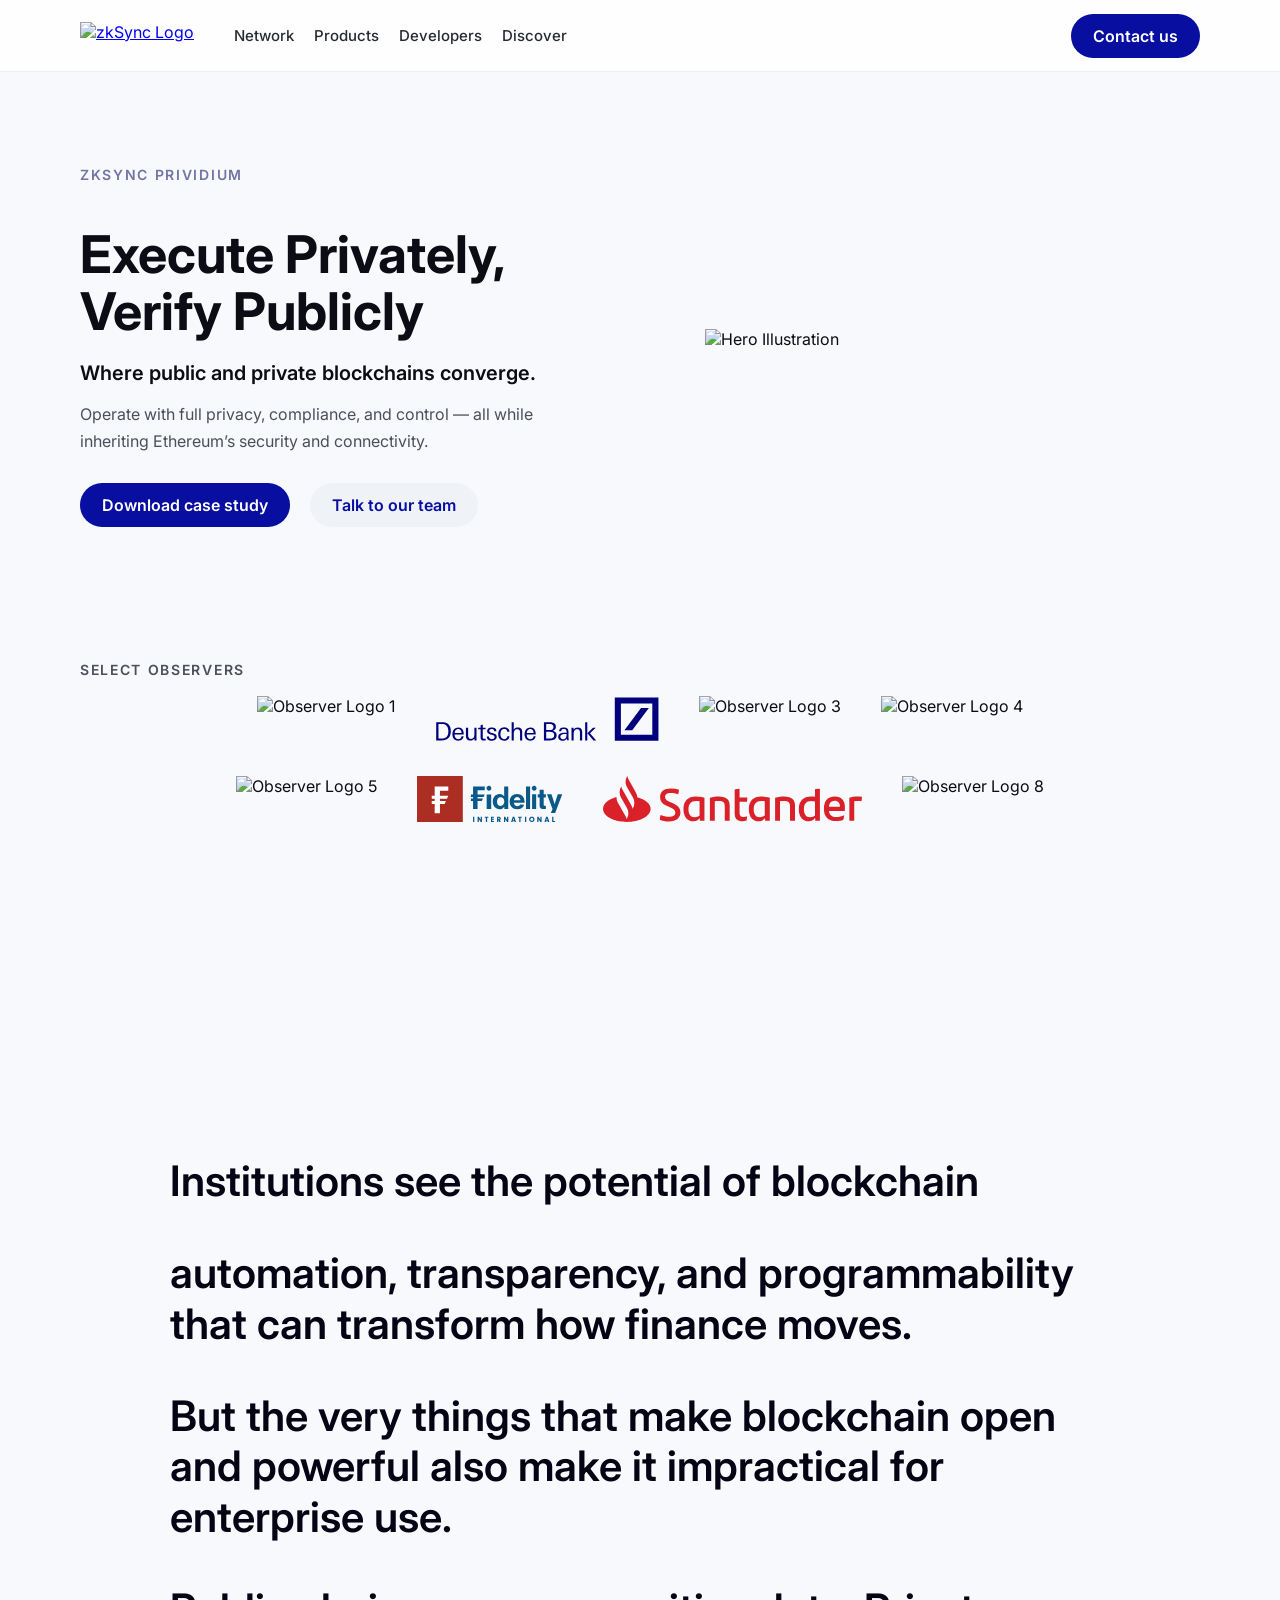
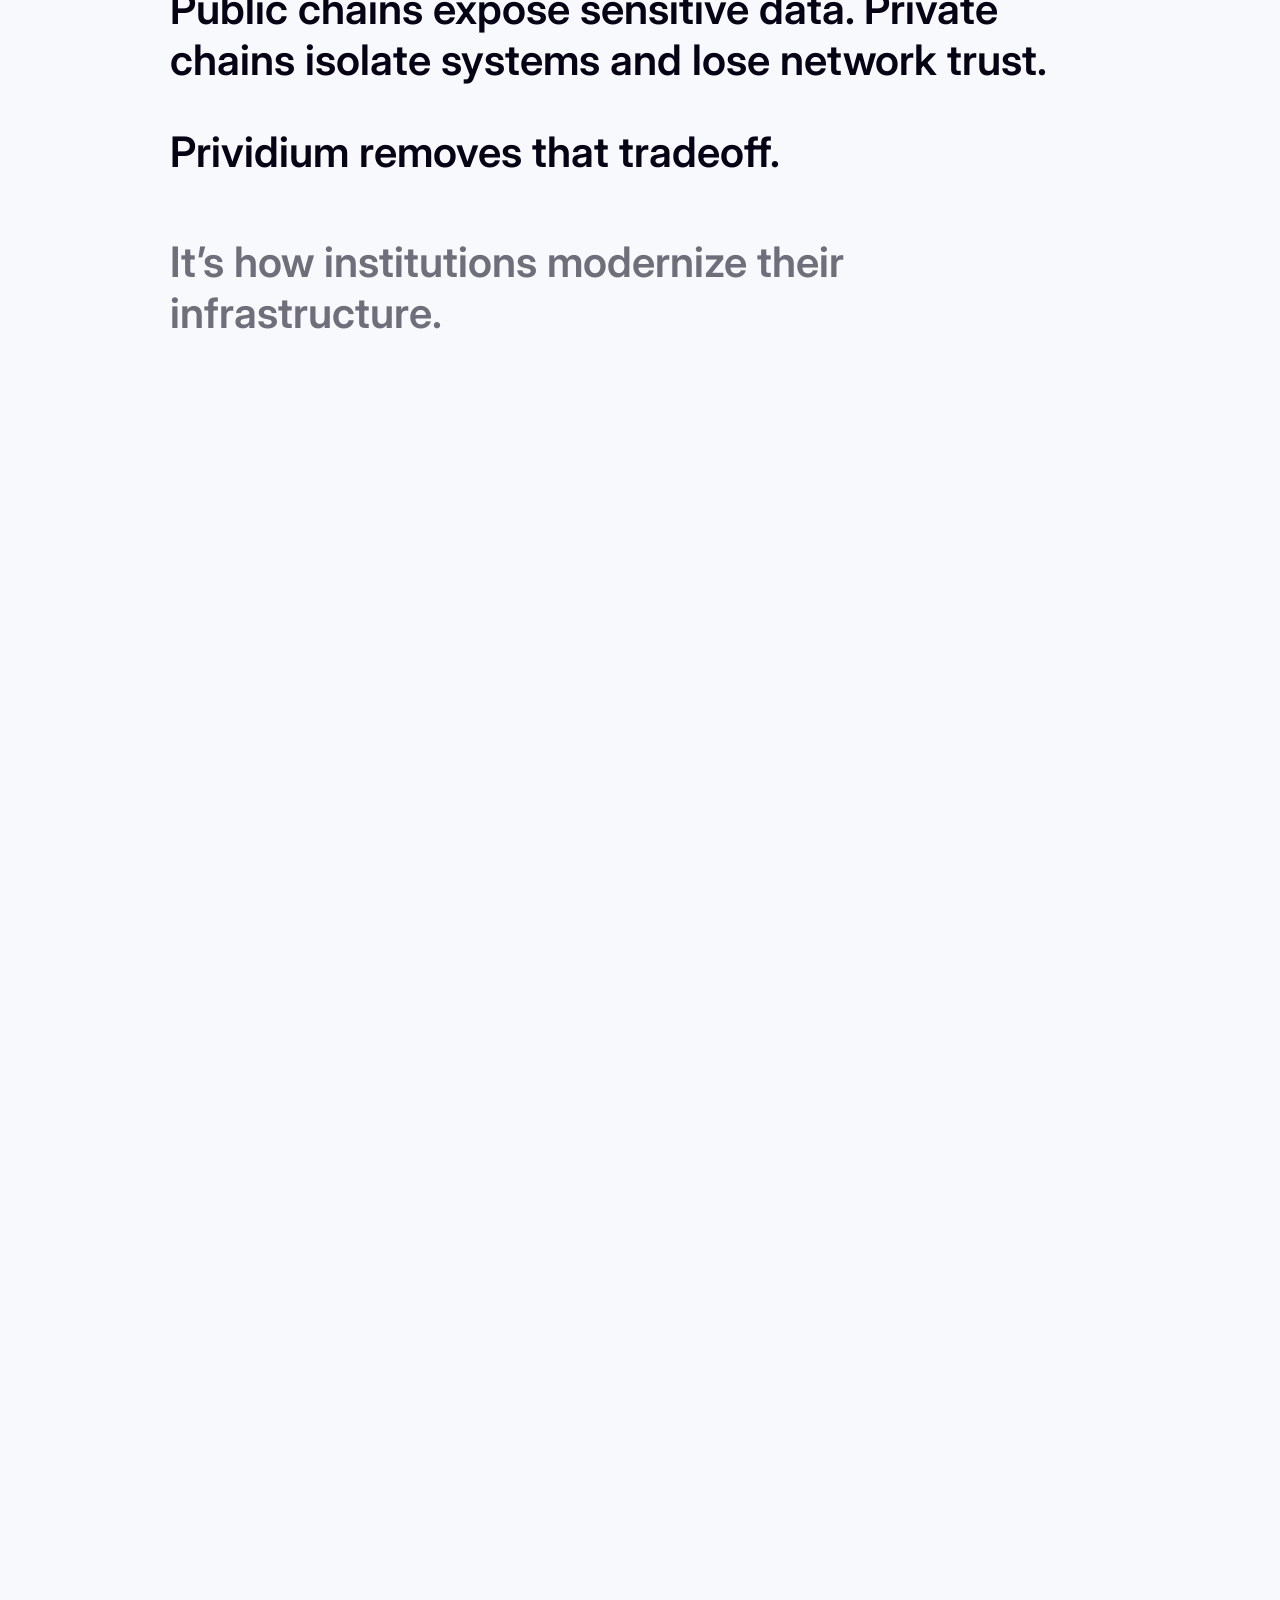
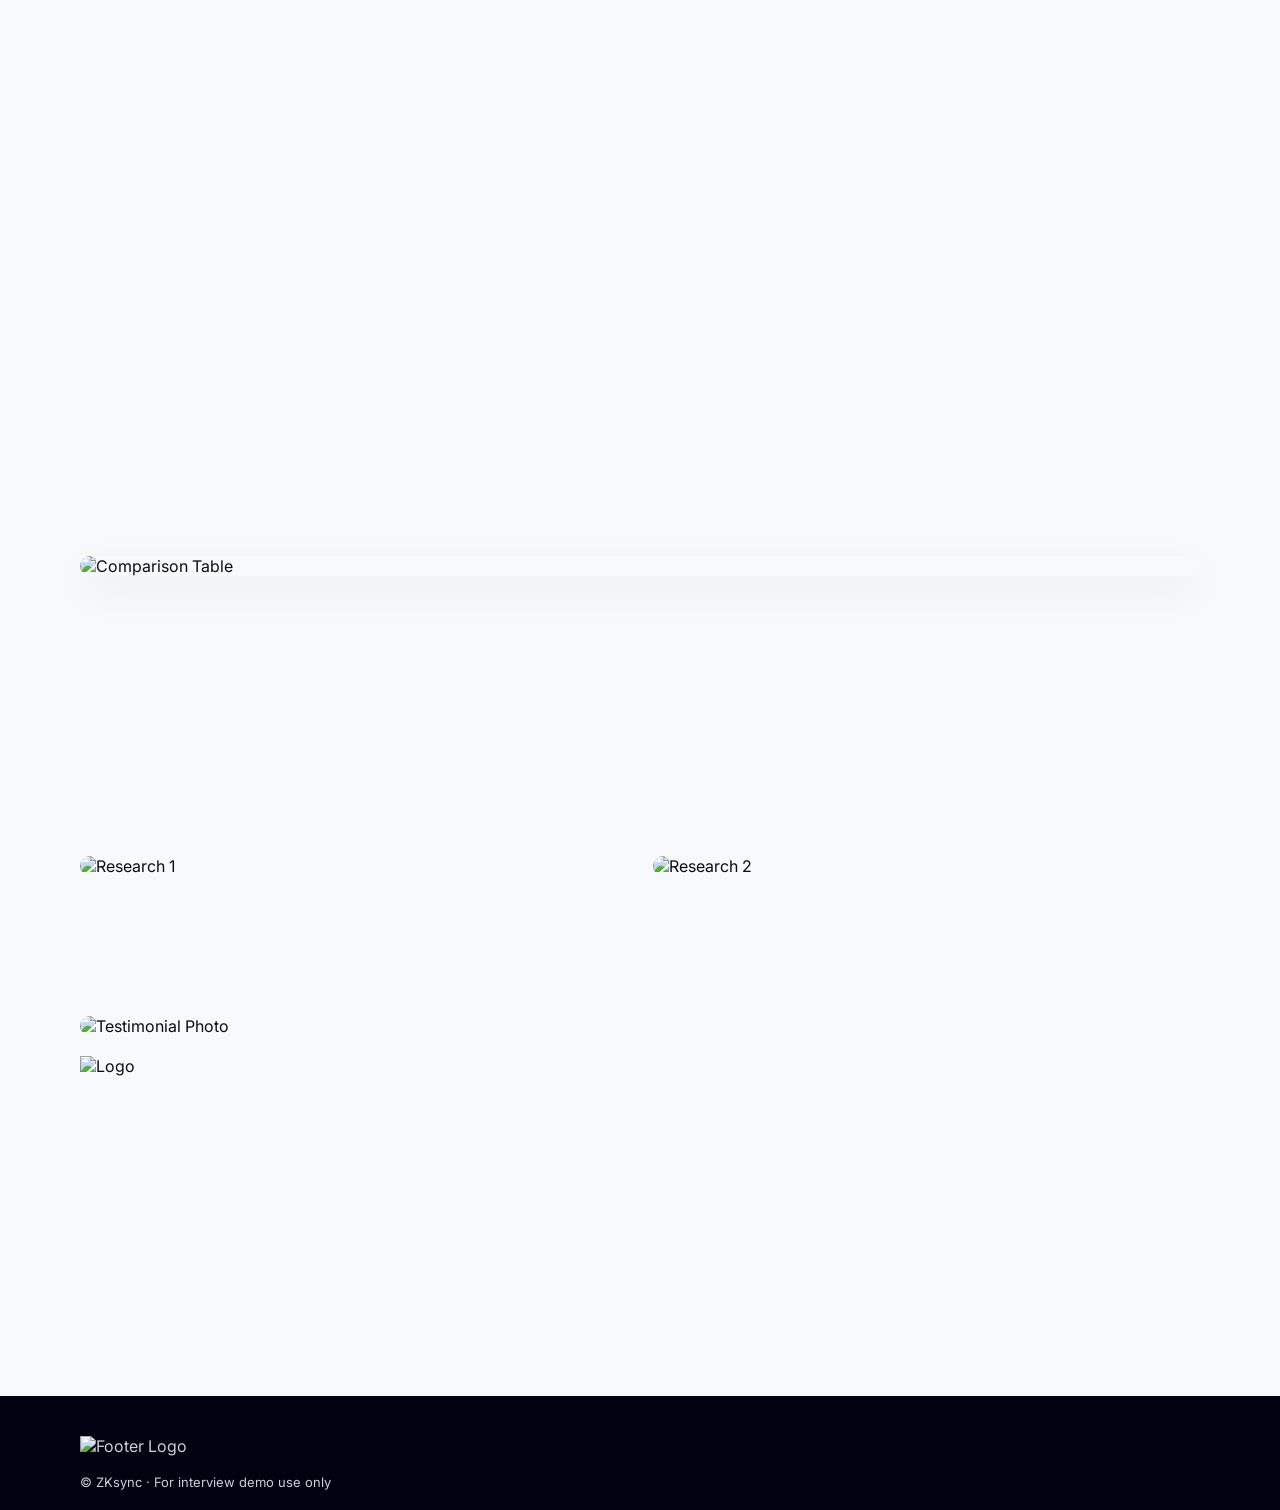
==== commit cee87c20: "Update index.html" ====
--- a/index.html
+++ b/index.html
@@ -67,17 +67,17 @@
     <h3 class="section-eyebrow">Select Observers</h3>
 
     <div class="observers-row">
-      <img src="assets/observe1.png" alt="Observer Logo 1" />
-      <img src="assets/observe2.png" alt="Observer Logo 2" />
-      <img src="assets/observe3.png" alt="Observer Logo 3" />
-      <img src="assets/observe4.png" alt="Observer Logo 4" />
+      <img src="assets/observe1.svg" alt="Observer Logo 1" />
+      <img src="assets/observe2.svg" alt="Observer Logo 2" />
+      <img src="assets/observe3.svg" alt="Observer Logo 3" />
+      <img src="assets/observe4.svg" alt="Observer Logo 4" />
     </div>
 
     <div class="observers-row">
-      <img src="assets/observe5.png" alt="Observer Logo 5" />
-      <img src="assets/observe6.png" alt="Observer Logo 6" />
-      <img src="assets/observe7.png" alt="Observer Logo 7" />
-      <img src="assets/observe8.png" alt="Observer Logo 8" />
+      <img src="assets/observe5.svg" alt="Observer Logo 5" />
+      <img src="assets/observe6.svg" alt="Observer Logo 6" />
+      <img src="assets/observe7.svg" alt="Observer Logo 7" />
+      <img src="assets/observe8.svg" alt="Observer Logo 8" />
     </div>
   </section>
 
--- a/styles.css
+++ b/styles.css
@@ -1,29 +1,20 @@
+/* =================================================================== */
+/* GLOBAL SETTINGS */
+/* =================================================================== */
 :root {
-  --bg-page: #f7f9fc;
-  --bg-hero-top: #d4e6ff;
-  --bg-hero-mid: #e4f0ff;
-  --bg-hero-bottom: #f7f9fc;
-
-  --text-main: #11141a;
+  --bg-light: #f7f9fc;
+  --text-main: #0b0c14;
   --text-muted: #4b4f5c;
-  --text-nav: #262b33;
-  --text-heading: #050b5a;
+  --text-heading: #050314;
 
   --accent: #070ea0;
-  --accent-soft: rgba(7, 14, 160, 0.08);
-  --border-soft: rgba(10, 13, 18, 0.08);
-
-  --surface: #ffffff;
-  --surface-soft: #f2f4fb;
-
-  --radius-lg: 24px;
-  --radius-md: 18px;
-
-  --shadow-soft: 0 16px 40px rgba(15, 23, 42, 0.06);
-}
-
-/* RESET-ish + BASE
-=========================================== */
+
+  --radius-lg: 32px;
+  --radius-md: 20px;
+  --radius-sm: 14px;
+
+  --shadow-soft: 0 14px 40px rgba(0, 0, 0, 0.06);
+}
 
 *,
 *::before,
@@ -31,325 +22,192 @@
   box-sizing: border-box;
 }
 
-html,
 body {
   margin: 0;
-  padding: 0;
-}
-
-body {
-  font-family: "Inter", system-ui, -apple-system, BlinkMacSystemFont, "Segoe UI",
-    sans-serif;
-  background: var(--bg-page);
+  font-family: Inter, system-ui, sans-serif;
+  background: var(--bg-light);
   color: var(--text-main);
   -webkit-font-smoothing: antialiased;
-  text-rendering: optimizeLegibility;
-}
-
-.page {
-  min-height: 100vh;
-}
-
-main {
-  display: block;
-}
-
+}
+
+/* Reset */
 img {
   max-width: 100%;
-  height: auto;
   display: block;
 }
 
-/* NAVBAR
-=========================================== */
-
+/* Layout wrapper */
+main {
+  width: 100%;
+}
+
+/* =================================================================== */
+/* NAVIGATION */
+/* =================================================================== */
 .nav {
-  backdrop-filter: blur(20px);
-  background: rgba(255, 255, 255, 0.8);
-  border-bottom: 1px solid rgba(239, 242, 247, 0.7);
+  width: 100%;
   height: 72px;
   padding: 0 80px;
   display: flex;
+  justify-content: space-between;
   align-items: center;
-  justify-content: space-between;
+
+  background: rgba(255,255,255,0.8);
+  backdrop-filter: blur(18px);
   position: sticky;
   top: 0;
   z-index: 50;
+  border-bottom: 1px solid rgba(0,0,0,0.06);
 }
 
 .nav-left {
   display: flex;
+  gap: 40px;
   align-items: center;
-  gap: 40px;
-}
-
-.nav-logo {
-  display: inline-flex;
-  align-items: center;
-  gap: 10px;
+}
+
+.nav-links a {
   text-decoration: none;
-}
-
-.nav-logo-img {
-  height: 28px;
+  color: #262b33;
+  font-size: 15px;
+  font-weight: 500;
+  margin-right: 20px;
 }
 
 .nav-links {
   display: flex;
   align-items: center;
-  gap: 24px;
-}
-
-.nav-link {
-  display: inline-flex;
-  align-items: center;
-  gap: 6px;
-  border: none;
-  background: transparent;
-  font-size: 14px;
-  font-weight: 500;
-  color: var(--text-nav);
-  cursor: pointer;
-  padding: 4px 0;
-}
-
-.nav-link-chevron {
-  font-size: 11px;
-  transform: translateY(1px);
-}
-
-.nav-right {
-  display: flex;
-  align-items: center;
-}
-
-/* BUTTONS
-=========================================== */
-
+}
+
+.nav-logo img {
+  height: 28px;
+}
+
+/* Buttons */
 .btn {
-  position: relative;
-  display: inline-flex;
-  align-items: center;
-  justify-content: center;
-  gap: 8px;
-  padding: 11px 22px;
-  font-size: 14px;
+  padding: 12px 22px;
+  border-radius: 999px;
   font-weight: 600;
   text-decoration: none;
-  cursor: pointer;
-  border-radius: 999px;
-  border: 0;
-  transition:
-    transform 0.12s ease,
-    box-shadow 0.12s ease,
-    background 0.12s ease,
-    color 0.12s ease;
-  white-space: nowrap;
-}
-
-.btn-pill {
-  border-radius: 9999px;
+  display: inline-block;
+  transition: 0.2s ease;
 }
 
 .btn-primary {
   background: var(--accent);
-  color: #ffffff;
-  box-shadow:
-    0 1px 2px rgba(10, 13, 18, 0.05),
-    inset 0 -2px 0 rgba(10, 13, 18, 0.06),
-    inset 0 0 0 1px rgba(10, 13, 18, 0.18);
+  color: #fff;
+}
+
+.btn-primary:hover {
+  background: #0a13d0;
 }
 
 .btn-secondary {
-  background: rgba(239, 242, 247, 0.9);
+  background: rgba(239,242,247,0.9);
   color: var(--accent);
-  box-shadow: inset 0 0 0 1px rgba(7, 14, 160, 0.25);
-}
-
-.btn-nav {
-  min-width: 130px;
-}
-
-/* Button flares (like on zksync.io) */
-.btn-bg-corner {
-  pointer-events: none;
-  position: absolute;
-  width: 32px;
-  height: 32px;
-  background: radial-gradient(
-    circle at 0 100%,
-    rgba(255, 255, 255, 0.35),
-    transparent 60%
-  );
-  opacity: 0.7;
-}
-
-.btn-bg-corner-left {
-  left: 0;
-  bottom: 0;
-  border-bottom-left-radius: 999px;
-}
-
-.btn-bg-corner-right {
-  right: 0;
-  top: 0;
-  width: 56px;
-  height: 56px;
-  border-top-right-radius: 999px;
-  background: radial-gradient(
-    circle at 100% 0,
-    rgba(255, 255, 255, 0.35),
-    transparent 60%
-  );
-}
-
-.btn:hover {
-  transform: translateY(-1px);
-  box-shadow:
-    0 12px 32px rgba(7, 14, 160, 0.24),
-    inset 0 -2px 0 rgba(10, 13, 18, 0.06),
-    inset 0 0 0 1px rgba(10, 13, 18, 0.18);
 }
 
 .btn-secondary:hover {
-  background: rgba(224, 229, 242, 1);
-  box-shadow: inset 0 0 0 1px rgba(7, 14, 160, 0.35);
-}
-
-/* HERO
-=========================================== */
-
-.hero-wrapper {
-  background: linear-gradient(
-    180deg,
-    var(--bg-hero-top) 0%,
-    var(--bg-hero-mid) 45%,
-    var(--bg-hero-bottom) 100%
-  );
-  padding-bottom: 80px;
-}
+  background: rgba(224,229,242,1);
+}
+
+/* =================================================================== */
+/* HERO */
+/* =================================================================== */
 
 .hero {
+  width: 100%;
   max-width: 1280px;
   margin: 0 auto;
   padding: 80px 80px 120px;
   display: grid;
-  grid-template-columns: minmax(0, 1.05fr) minmax(0, 1fr);
-  gap: 72px;
+  grid-template-columns: 1.1fr 1fr;
+  gap: 80px;
   align-items: center;
 }
 
-.hero-content {
-  max-width: 540px;
-}
-
 .hero-eyebrow {
-  font-size: 13px;
+  text-transform: uppercase;
+  letter-spacing: 0.12em;
+  font-size: 14px;
   font-weight: 600;
-  letter-spacing: 0.18em;
-  text-transform: uppercase;
-  color: #5b61a8;
-  margin: 0 0 14px;
+  margin-bottom: 12px;
+  color: #7275a4;
 }
 
 .hero-title {
   font-size: 52px;
-  line-height: 1.05;
   font-weight: 700;
-  letter-spacing: -0.02em;
-  margin: 0 0 18px;
-  color: #050314;
+  line-height: 1.1;
+  margin-bottom: 16px;
 }
 
 .hero-subtitle-top {
   font-size: 20px;
+  margin-bottom: 8px;
   font-weight: 600;
-  line-height: 1.4;
-  margin: 0 0 8px;
-  color: #111322;
 }
 
 .hero-subtitle {
-  font-size: 15px;
+  font-size: 16px;
   line-height: 1.7;
   color: var(--text-muted);
-  margin: 0 0 26px;
+  max-width: 500px;
 }
 
 .hero-actions {
+  margin-top: 28px;
   display: flex;
-  flex-wrap: wrap;
   gap: 20px;
 }
 
-.hero-visual {
-  display: flex;
-  align-items: center;
-  justify-content: center;
-}
-
-.hero-animation-img {
+.hero-visual img {
   width: 100%;
   max-width: 520px;
 }
 
-/* OBSERVERS
-=========================================== */
+/* =================================================================== */
+/* OBSERVERS */
+/* =================================================================== */
 
 .observers {
   max-width: 1280px;
-  margin: 0 auto 96px;
-  padding: 0 80px;
-}
-
-.observers-eyebrow {
-  font-size: 13px;
+  margin: 0 auto;
+  padding: 0 80px 120px;
+}
+
+.section-eyebrow {
+  text-transform: uppercase;
+  font-size: 14px;
+  letter-spacing: 0.12em;
   font-weight: 600;
-  letter-spacing: 0.18em;
-  text-transform: uppercase;
-  color: #6c6fa4;
-  margin: 0 0 18px;
-}
-
-.observers-card {
-  background: #f8f9ff;
-  border-radius: 20px;
-  padding: 32px 48px;
-  display: flex;
-  flex-direction: column;
-  gap: 26px;
-  box-shadow: 0 12px 30px rgba(15, 23, 42, 0.04);
+  color: #4b4f5c;
+  margin-bottom: 18px;
 }
 
 .observers-row {
   display: flex;
   justify-content: center;
-  align-items: center;
   gap: 40px;
-  flex-wrap: nowrap;
-}
-
-.observer-logo {
-  flex: 0 1 180px;
-  display: flex;
-  align-items: center;
-  justify-content: center;
-}
-
-.observer-logo img {
-  max-height: 40px;
-  filter: grayscale(15%);
-}
-
-/* NARRATIVE SCROLL
-=========================================== */
-
+  margin-bottom: 34px;
+}
+
+.observers-row img {
+  height: 46px;
+  object-fit: contain;
+  filter: grayscale(10%);
+}
+
+/* =================================================================== */
+/* NARRATIVE SCROLL */
+/* =================================================================== */
 .narrative {
+  width: 100%;
   max-width: 1100px;
-  margin: 180px auto 220px;
+  margin: 180px auto 260px;
   padding: 0 80px;
   position: relative;
-  min-height: 220vh;
+  min-height: 240vh;
 }
 
 .narrative-inner {
@@ -359,509 +217,210 @@
 }
 
 .narrative-line {
-  font-size: 36px;
+  font-size: 42px;
   font-weight: 600;
   line-height: 1.2;
-  letter-spacing: -0.015em;
-  margin: 0 0 22px;
-  max-width: 820px;
-  color: #050313;
+  color: var(--text-heading);
+  margin-bottom: 26px;
   opacity: 0;
   transform: translateY(40px);
 }
 
-/* GENERIC SECTION TYPOGRAPHY
-=========================================== */
-
-.section-eyebrow {
-  font-size: 13px;
-  font-weight: 600;
-  letter-spacing: 0.18em;
-  text-transform: uppercase;
-  color: #6c6fa4;
-  margin: 0 0 10px;
-}
-
-.section-title {
-  font-size: 32px;
-  line-height: 1.25;
-  font-weight: 700;
-  letter-spacing: -0.01em;
-  color: var(--text-heading);
-  margin: 0 0 12px;
-}
-
-.section-intro {
-  font-size: 15px;
-  line-height: 1.7;
-  color: var(--text-muted);
-  max-width: 620px;
-  margin: 0;
-}
-
-/* PILLARS / ABOUT PRIVIDIUM
-=========================================== */
-
-.pillars {
-  max-width: 1280px;
-  margin: 0 auto 120px;
-  padding: 0 80px;
-}
-
-.pillars-inner {
-  background: var(--surface);
-  border-radius: var(--radius-lg);
-  padding: 40px 44px 40px;
+/* =================================================================== */
+/* NO COMPROMISES SECTION */
+/* =================================================================== */
+
+.no-comp {
+  width: 100%;
+  max-width: 1280px;
+  margin: 0 auto 140px;
+  padding: 0 80px;
+}
+
+.no-comp-header {
+  width: 100%;
+  margin-bottom: 40px;
+}
+
+.no-comp-icons {
+  display: grid;
+  grid-template-columns: repeat(4, 1fr);
+  gap: 26px;
+}
+
+.no-comp-icons img {
+  width: 100%;
+  border-radius: 18px;
+}
+
+/* =================================================================== */
+/* COMPARISON */
+/* =================================================================== */
+
+.comparison {
+  width: 100%;
+  max-width: 1280px;
+  margin: 0 auto 140px;
+  padding: 0 80px;
+}
+
+.comparison-table {
+  width: 100%;
+  border-radius: 20px;
   box-shadow: var(--shadow-soft);
 }
 
-.pillars-copy {
-  max-width: 680px;
-  margin-bottom: 32px;
-}
-
-.pillars-layout {
-  display: grid;
-  grid-template-columns: minmax(0, 1.4fr) minmax(0, 1fr);
-  gap: 40px;
-  align-items: center;
-}
-
-.pillars-grid {
-  display: grid;
-  grid-template-columns: repeat(2, minmax(0, 1fr));
-  gap: 20px;
-}
-
-.pillar-card {
-  background: var(--surface-soft);
-  border-radius: var(--radius-md);
-  padding: 18px 18px 18px;
-  display: flex;
-  flex-direction: column;
-  gap: 10px;
-}
-
-.pillar-icon {
-  width: 32px;
-  height: 32px;
-}
-
-.pillar-title {
-  font-size: 16px;
-  font-weight: 600;
-  margin: 4px 0 4px;
-  color: var(--text-heading);
-  letter-spacing: -0.01em;
-}
-
-.pillar-body {
-  font-size: 14px;
-  line-height: 1.7;
-  margin: 0;
-  color: var(--text-muted);
-}
-
-.pillars-visual img {
-  width: 100%;
-}
-
-/* USE CASES
-=========================================== */
+/* =================================================================== */
+/* USE CASES */
+/* =================================================================== */
 
 .usecases {
   max-width: 1280px;
-  margin: 0 auto 120px;
-  padding: 0 80px;
-}
-
-.usecases-inner {
-  background: transparent;
-}
-
-.usecases-header {
-  max-width: 720px;
-  margin-bottom: 32px;
+  margin: 0 auto 140px;
+  padding: 0 80px;
 }
 
 .usecases-grid {
   display: grid;
-  grid-template-columns: repeat(4, minmax(0, 1fr));
-  gap: 20px;
-}
-
-.usecase-card {
-  background: var(--surface);
-  border-radius: var(--radius-md);
-  padding: 18px 18px 20px;
-  box-shadow: 0 10px 30px rgba(15, 23, 42, 0.04);
-  display: flex;
-  flex-direction: column;
-  gap: 10px;
-}
-
-.usecase-icon {
-  width: 32px;
-  height: 32px;
-}
-
-.usecase-title {
-  font-size: 16px;
-  font-weight: 600;
-  margin: 4px 0 4px;
-  color: var(--text-heading);
-  letter-spacing: -0.01em;
-}
-
-.usecase-body {
-  font-size: 14px;
-  line-height: 1.7;
+  grid-template-columns: repeat(5, 1fr);
+  gap: 26px;
+}
+
+.usecases-grid img {
+  border-radius: 20px;
+  width: 100%;
+  object-fit: cover;
+}
+
+/* =================================================================== */
+/* RESEARCH */
+/* =================================================================== */
+
+.research {
+  max-width: 1280px;
+  padding: 0 80px;
+  margin: 0 auto 140px;
+}
+
+.research-grid {
+  display: grid;
+  grid-template-columns: 1fr 1fr;
+  gap: 26px;
+}
+
+.research-grid img {
+  border-radius: 20px;
+  width: 100%;
+}
+
+/* =================================================================== */
+/* TESTIMONIAL */
+/* =================================================================== */
+
+.testimonial {
+  max-width: 1280px;
+  padding: 0 80px;
+  margin: 0 auto 140px;
+}
+
+.testimonial-photo {
+  width: 100%;
+  border-radius: 20px;
+  margin-bottom: 20px;
+}
+
+.testimonial-logo {
+  width: 180px;
+}
+
+/* =================================================================== */
+/* CONTACT */
+/* =================================================================== */
+
+.contact {
+  max-width: 1280px;
+  padding: 0 80px;
+  margin: 0 auto 180px;
+}
+
+.contact-bg {
+  width: 100%;
+  border-radius: 32px;
+}
+
+/* =================================================================== */
+/* FOOTER */
+/* =================================================================== */
+
+.footer {
+  padding: 40px 80px 20px;
+  background: #02010f;
+  color: #ccd0d8;
+  text-align: left;
+}
+
+.footer-logo {
+  height: 26px;
+  margin-bottom: 12px;
+}
+
+.footer p {
   margin: 0;
-  color: var(--text-muted);
-}
-
-/* MARKETS
-=========================================== */
-
-.markets {
-  max-width: 1280px;
-  margin: 0 auto 120px;
-  padding: 0 80px;
-}
-
-.markets-inner {
-  background: var(--surface);
-  border-radius: var(--radius-lg);
-  padding: 40px 44px 40px;
-  box-shadow: var(--shadow-soft);
-}
-
-.markets-header {
-  max-width: 640px;
-  margin-bottom: 28px;
-}
-
-.markets-layout {
-  display: grid;
-  grid-template-columns: minmax(0, 1.4fr) minmax(0, 1fr);
-  gap: 40px;
-  align-items: center;
-}
-
-.markets-grid {
-  display: grid;
-  grid-template-columns: repeat(2, minmax(0, 1fr));
-  gap: 18px;
-}
-
-.markets-card {
-  border-radius: var(--radius-md);
-  border: 1px solid rgba(15, 23, 42, 0.06);
-  padding: 16px 16px 18px;
-  background: #f8f9ff;
-  display: flex;
-  flex-direction: column;
-  gap: 8px;
-}
-
-.markets-icon {
-  width: 30px;
-  height: 30px;
-}
-
-.markets-card-title {
-  font-size: 15px;
-  font-weight: 600;
-  margin: 4px 0 4px;
-  color: var(--text-heading);
-  letter-spacing: -0.01em;
-}
-
-.markets-card-body {
-  font-size: 14px;
-  line-height: 1.6;
-  margin: 0;
-  color: var(--text-muted);
-}
-
-.markets-visual img {
-  width: 100%;
-}
-
-/* WHY SECTION
-=========================================== */
-
-.why {
-  max-width: 1280px;
-  margin: 0 auto 120px;
-  padding: 0 80px;
-}
-
-.why-inner {
-  background: var(--surface);
-  border-radius: var(--radius-lg);
-  padding: 32px 40px 36px;
-  box-shadow: var(--shadow-soft);
-}
-
-.why-header {
-  max-width: 720px;
-  margin-bottom: 28px;
-}
-
-.why-grid {
-  display: grid;
-  grid-template-columns: repeat(2, minmax(0, 1fr));
-  gap: 22px;
-}
-
-.why-card {
-  background: #f6f7ff;
-  border-radius: var(--radius-md);
-  padding: 18px 18px 20px;
-  display: flex;
-  flex-direction: column;
-  gap: 8px;
-}
-
-.why-icon {
-  width: 30px;
-  height: 30px;
-}
-
-.why-card-title {
-  font-size: 16px;
-  font-weight: 600;
-  margin: 4px 0 4px;
-  color: var(--text-heading);
-  letter-spacing: -0.01em;
-}
-
-.why-card-body {
-  font-size: 14px;
-  line-height: 1.7;
-  margin: 0;
-  color: var(--text-muted);
-}
-
-/* CTA
-=========================================== */
-
-.cta {
-  max-width: 1280px;
-  margin: 0 auto 96px;
-  padding: 0 80px;
-}
-
-.cta-inner {
-  display: flex;
-  align-items: center;
-  justify-content: space-between;
-  gap: 32px;
-  background: radial-gradient(circle at 0 0, #f2f4ff, transparent 70%), #070eaa;
-  color: #ffffff;
-  border-radius: var(--radius-lg);
-  padding: 32px 40px;
-  box-shadow: 0 18px 45px rgba(7, 14, 160, 0.35);
-}
-
-.cta-copy {
-  max-width: 520px;
-}
-
-.cta-badge {
-  width: 40px;
-  height: 40px;
-  margin-bottom: 10px;
-}
-
-.cta-title {
-  font-size: 28px;
-  line-height: 1.3;
-  margin: 0 0 10px;
-  letter-spacing: -0.01em;
-}
-
-.cta-body {
-  font-size: 14px;
-  line-height: 1.7;
-  margin: 0;
-  opacity: 0.9;
-}
-
-.cta-actions {
-  display: flex;
-  flex-wrap: wrap;
-  gap: 16px;
-}
-
-/* CONTACT STRIP
-=========================================== */
-
-.contact-strip {
-  max-width: 1280px;
-  margin: 0 auto 120px;
-  padding: 0 80px;
-}
-
-.contact-inner {
-  background: var(--surface);
-  border-radius: var(--radius-lg);
-  padding: 26px 32px;
-  box-shadow: var(--shadow-soft);
-  display: grid;
-  grid-template-columns: minmax(0, 1.3fr) minmax(0, 1fr);
-  gap: 32px;
-  align-items: center;
-}
-
-.contact-title {
-  font-size: 20px;
-  font-weight: 600;
-  margin: 0 0 8px;
-  color: var(--text-heading);
-  letter-spacing: -0.01em;
-}
-
-.contact-body {
-  font-size: 14px;
-  line-height: 1.7;
-  margin: 0;
-  color: var(--text-muted);
-}
-
-.contact-visual img {
-  width: 100%;
-}
-
-/* FAQ
-=========================================== */
-
-.faq {
-  max-width: 1280px;
-  margin: 0 auto 120px;
-  padding: 0 80px;
-}
-
-.faq-inner {
-  background: var(--surface);
-  border-radius: var(--radius-lg);
-  padding: 36px 40px 40px;
-  box-shadow: var(--shadow-soft);
-}
-
-.faq-header {
-  max-width: 720px;
-  margin-bottom: 28px;
-}
-
-.faq-layout {
-  display: grid;
-  grid-template-columns: minmax(0, 1.5fr) minmax(0, 1fr);
-  gap: 32px;
-  align-items: flex-start;
-}
-
-.faq-list {
-  display: flex;
-  flex-direction: column;
-  gap: 14px;
-}
-
-.faq-item {
-  border-radius: 16px;
-  border: 1px solid rgba(15, 23, 42, 0.06);
-  padding: 14px 14px 16px;
-  background: #f7f8ff;
-}
-
-.faq-item h3 {
-  font-size: 15px;
-  font-weight: 600;
-  margin: 0 0 6px;
-  color: var(--text-heading);
-  letter-spacing: -0.01em;
-}
-
-.faq-item p {
-  font-size: 14px;
-  line-height: 1.7;
-  margin: 0;
-  color: var(--text-muted);
-}
-
-.faq-visual img {
-  width: 100%;
-}
-
-/* FOOTER
-=========================================== */
-
-.footer {
-  border-top: 1px solid rgba(148, 163, 184, 0.35);
-  padding: 32px 80px 20px;
-  background: #02010f;
-  color: #e5e7eb;
-}
-
-.footer-inner {
-  max-width: 1280px;
-  margin: 0 auto 20px;
-  display: flex;
-  justify-content: space-between;
-  gap: 40px;
-}
-
-.footer-brand {
-  max-width: 420px;
-}
-
-.footer-logo {
-  height: 22px;
-  margin-bottom: 10px;
-}
-
-.footer-tagline {
   font-size: 13px;
-  line-height: 1.7;
-  margin: 0;
-  color: #9ca3af;
-}
-
-.footer-columns {
-  display: flex;
-  gap: 40px;
-}
-
-.footer-col h4 {
-  font-size: 14px;
-  font-weight: 600;
-  margin: 0 0 8px;
-}
-
-.footer-col a {
-  display: block;
-  font-size: 13px;
-  color: #d1d5db;
-  text-decoration: none;
-  margin-bottom: 4px;
-}
-
-.footer-col a:hover {
-  text-decoration: underline;
-}
-
-.footer-bottom {
-  max-width: 1280px;
-  margin: 0 auto;
-  font-size: 12px;
-  color: #6b7280;
-}
-
-/* RESPONSIVE
-=========================================== */
+}
+
+/* =================================================================== */
+/* RESPONSIVE */
+/* =================================================================== */
 
 @media (max-width: 1024px) {
+  .hero {
+    grid-template-columns: 1fr;
+    padding: 60px 24px 80px;
+    text-align: left;
+  }
+
+  .hero-visual img {
+    margin: 0 auto;
+  }
+
+  .observers,
+  .narrative,
+  .no-comp,
+  .comparison,
+  .usecases,
+  .research,
+  .testimonial,
+  .contact {
+    padding: 0 24px;
+  }
+
+  .usecases-grid {
+    grid-template-columns: repeat(2, 1fr);
+  }
+
+  .no-comp-icons {
+    grid-template-columns: repeat(2, 1fr);
+  }
+
+  .research-grid {
+    grid-template-columns: 1fr;
+  }
+}
+
+@media (max-width: 640px) {
+  .usecases-grid {
+    grid-template-columns: 1fr;
+  }
+
+  .no-comp-icons {
+    grid-template-columns: 1fr;
+  }
+
+  .narrative-line {
+    font-size: 28px;
+  }
+
   .nav {
     padding: 0 24px;
   }
@@ -869,131 +428,4 @@
   .nav-links {
     display: none;
   }
-
-  .hero {
-    padding: 56px 24px 80px;
-    grid-template-columns: 1fr;
-    gap: 40px;
-  }
-
-  .hero-content {
-    max-width: none;
-  }
-
-  .hero-visual {
-    max-width: 440px;
-    margin: 0 auto;
-  }
-
-  .observers,
-  .narrative,
-  .pillars,
-  .usecases,
-  .markets,
-  .why,
-  .cta,
-  .contact-strip,
-  .faq {
-    padding: 0 24px;
-  }
-
-  .pillars-inner,
-  .markets-inner,
-  .why-inner,
-  .faq-inner {
-    padding: 28px 24px;
-  }
-
-  .pillars-layout,
-  .markets-layout,
-  .contact-inner,
-  .faq-layout {
-    grid-template-columns: 1fr;
-  }
-
-  .pillars-visual,
-  .markets-visual,
-  .faq-visual {
-    margin-top: 18px;
-  }
-
-  .usecases-grid {
-    grid-template-columns: repeat(2, minmax(0, 1fr));
-  }
-
-  .markets-grid,
-  .why-grid {
-    grid-template-columns: 1fr;
-  }
-
-  .narrative {
-    min-height: 200vh;
-    margin: 140px auto 180px;
-  }
-
-  .narrative-line {
-    font-size: 30px;
-  }
-
-  .cta-inner {
-    flex-direction: column;
-    align-items: flex-start;
-  }
-
-  .footer {
-    padding: 28px 24px 18px;
-  }
-
-  .footer-inner {
-    flex-direction: column;
-  }
-}
-
-@media (max-width: 640px) {
-  .hero {
-    padding-top: 40px;
-  }
-
-  .hero-title {
-    font-size: 38px;
-  }
-
-  .hero-actions {
-    flex-direction: column;
-  }
-
-  .btn,
-  .btn-nav {
-    width: 100%;
-    justify-content: center;
-  }
-
-  .observers-card {
-    padding: 24px 18px;
-  }
-
-  .observers-row {
-    flex-wrap: wrap;
-  }
-
-  .observer-logo {
-    flex: 1 1 40%;
-  }
-
-  .usecases-grid {
-    grid-template-columns: 1fr;
-  }
-
-  .narrative {
-    min-height: 180vh;
-  }
-
-  .narrative-line {
-    font-size: 24px;
-  }
-
-  .footer-columns {
-    flex-direction: column;
-    gap: 16px;
-  }
-}
+}
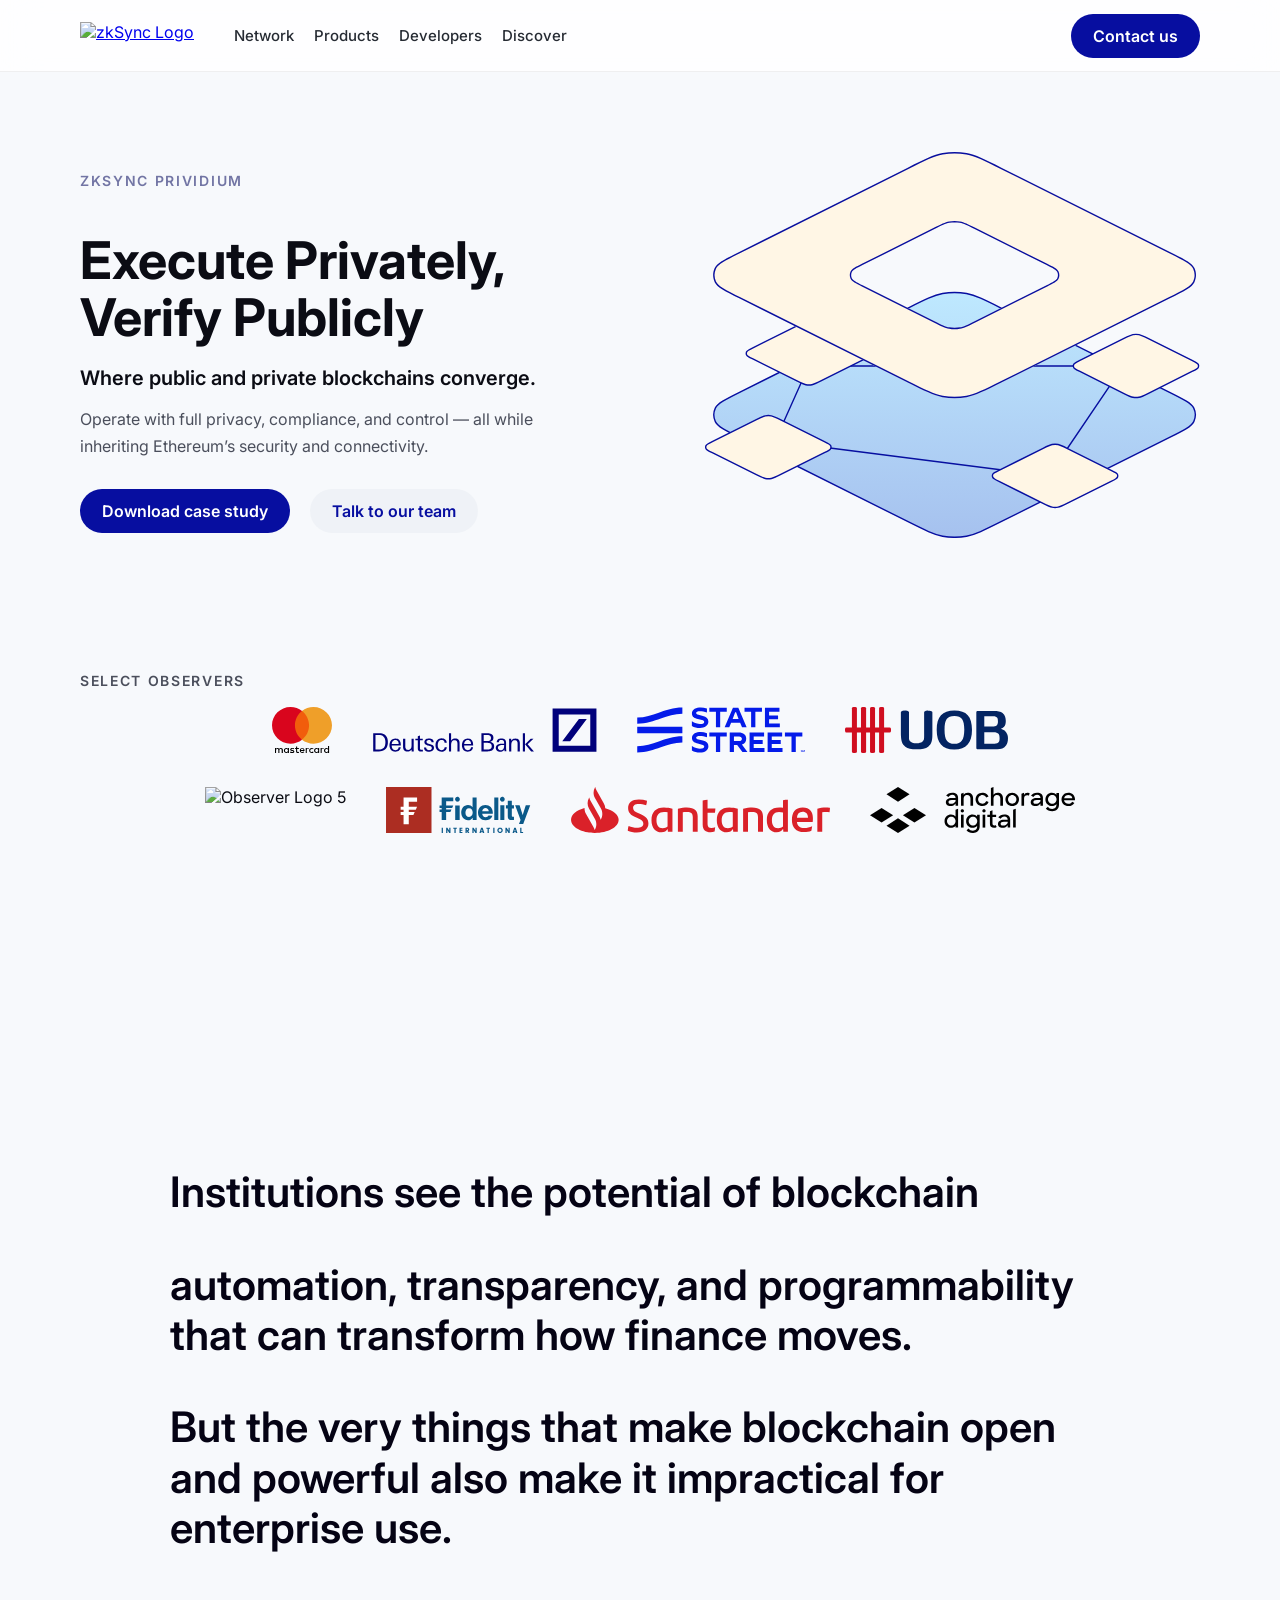
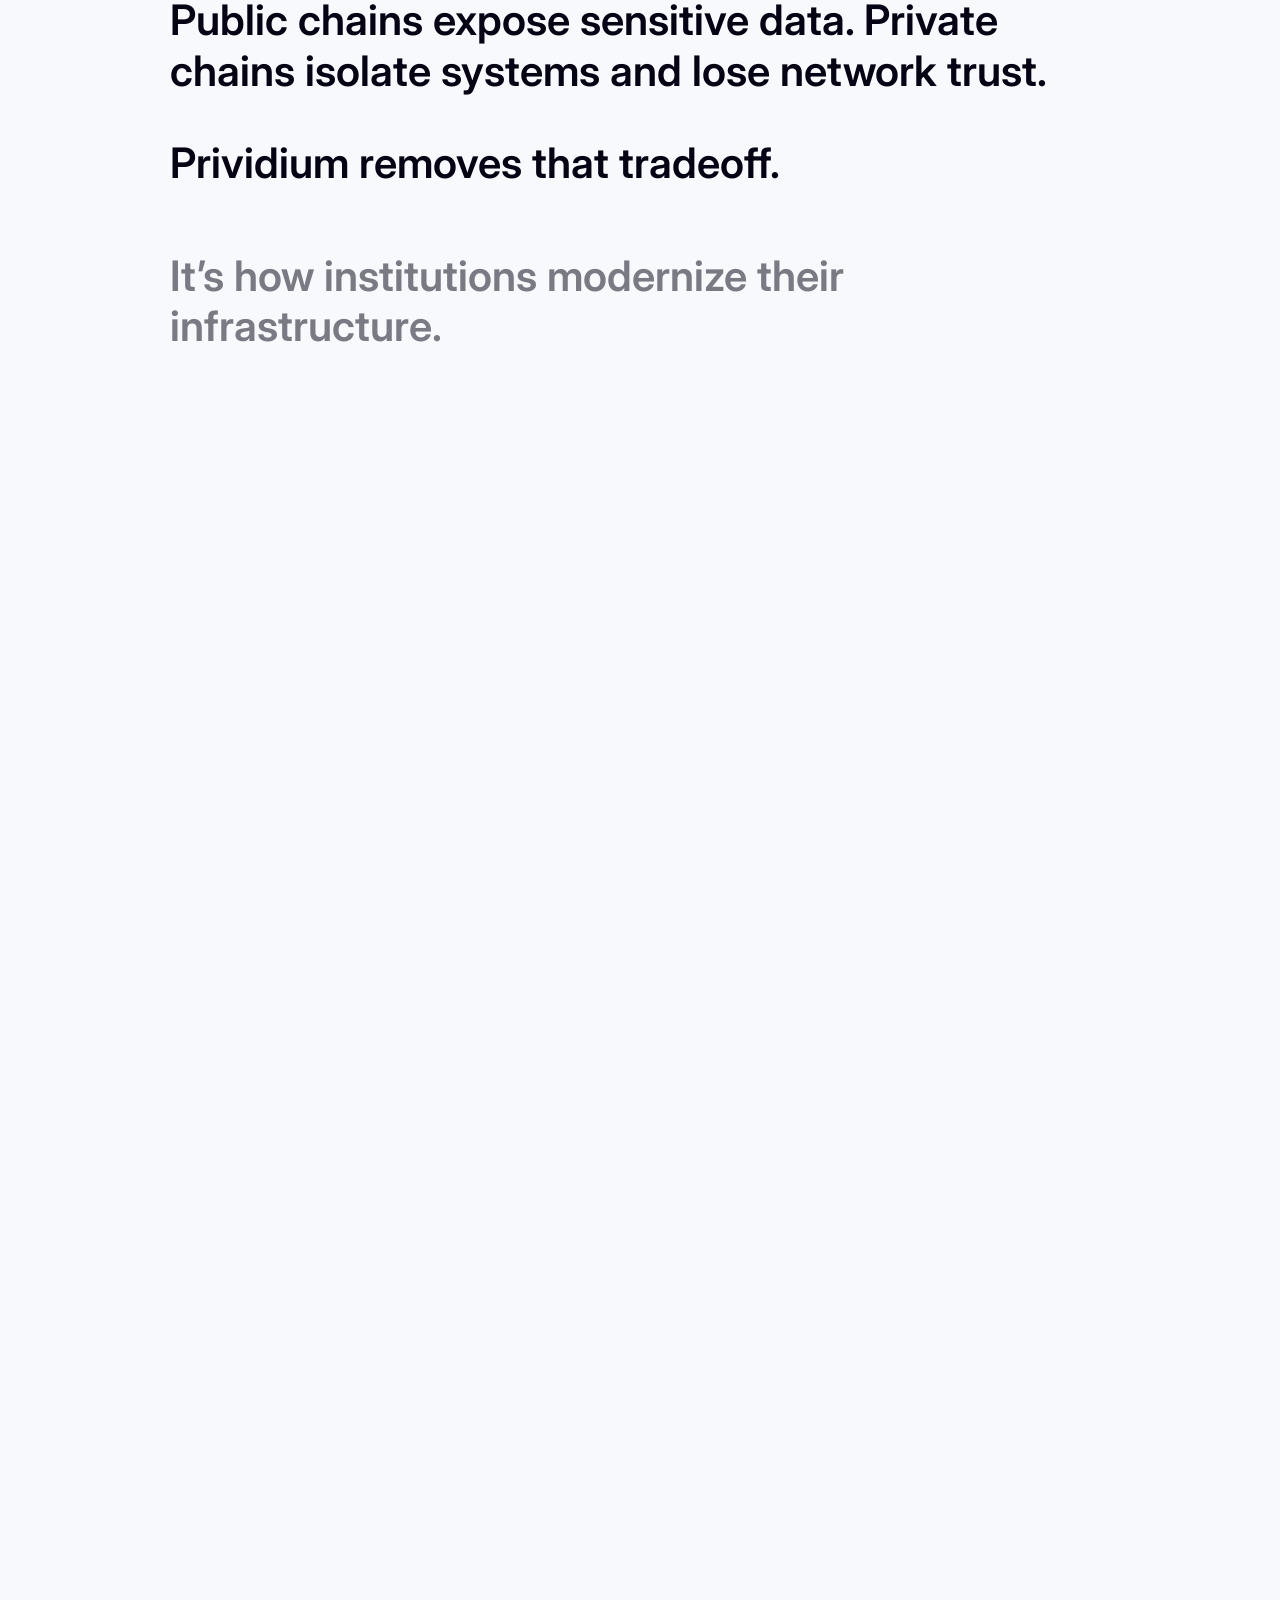
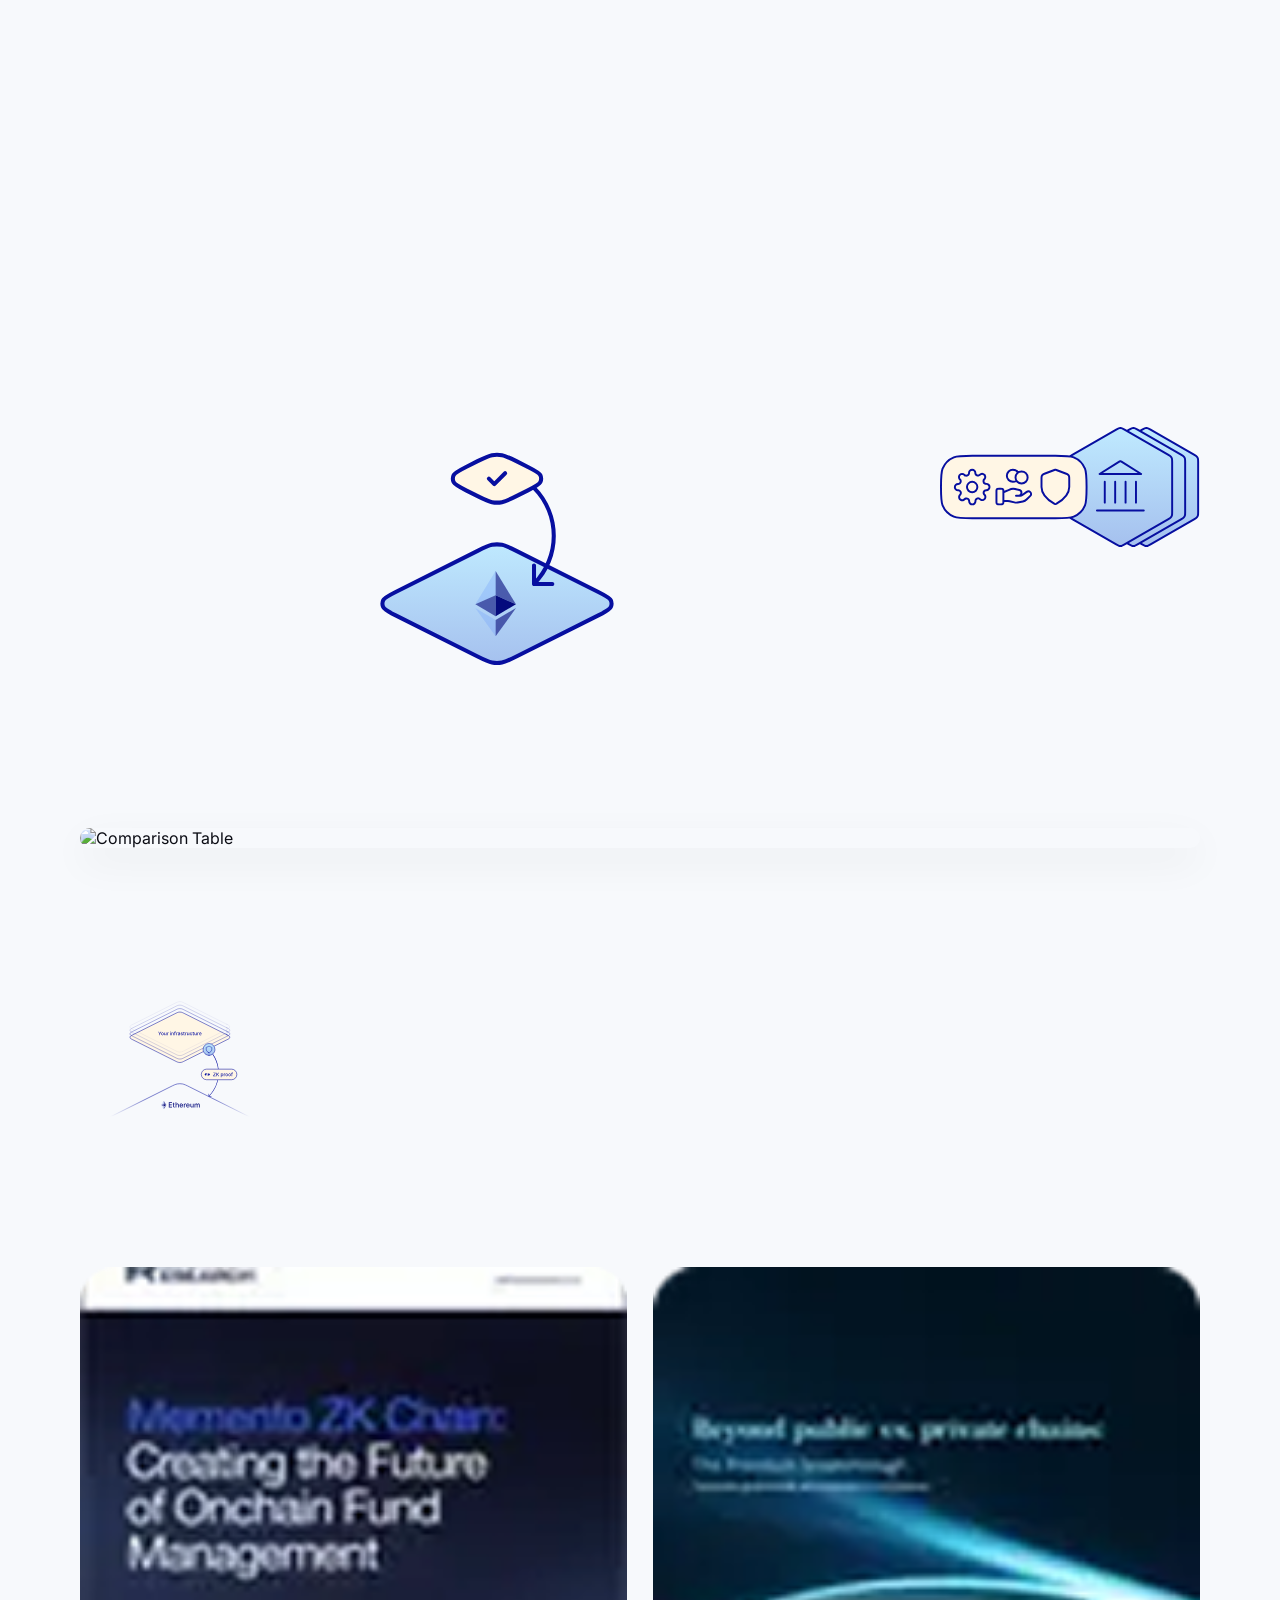
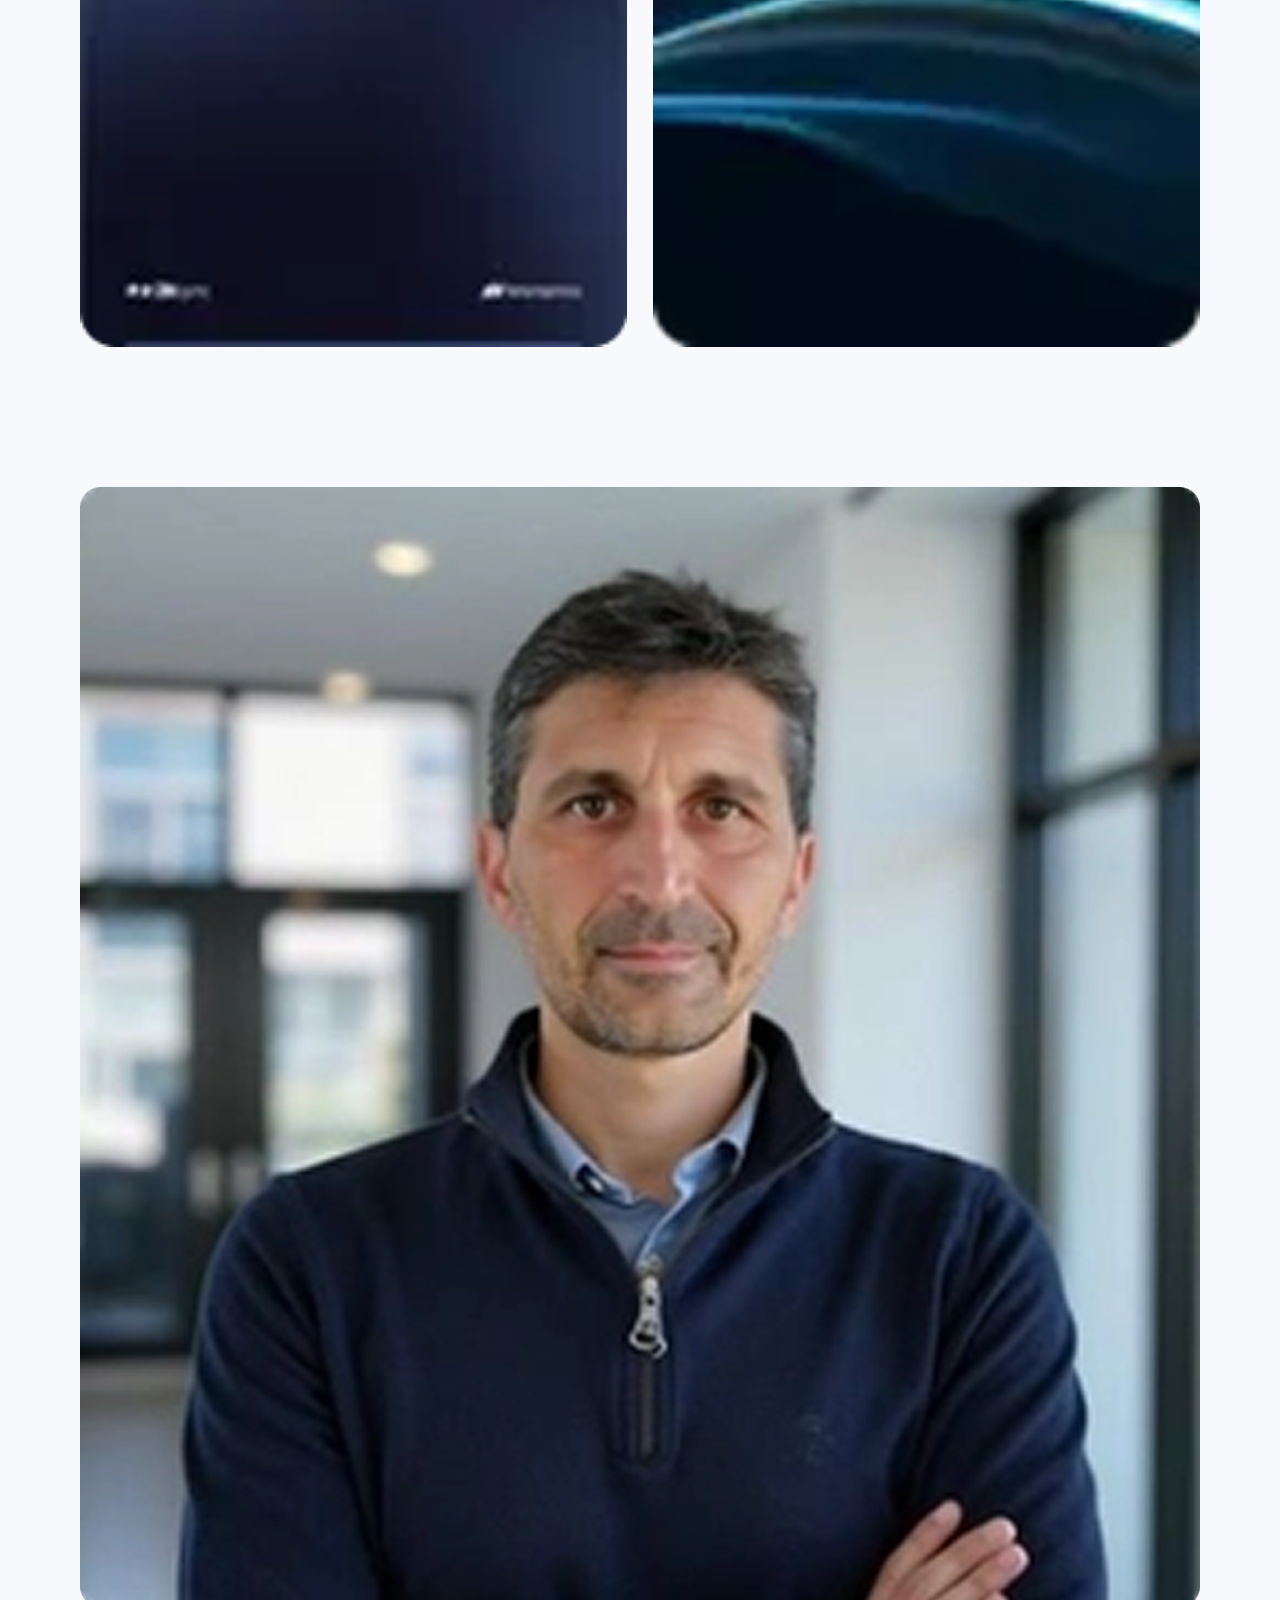
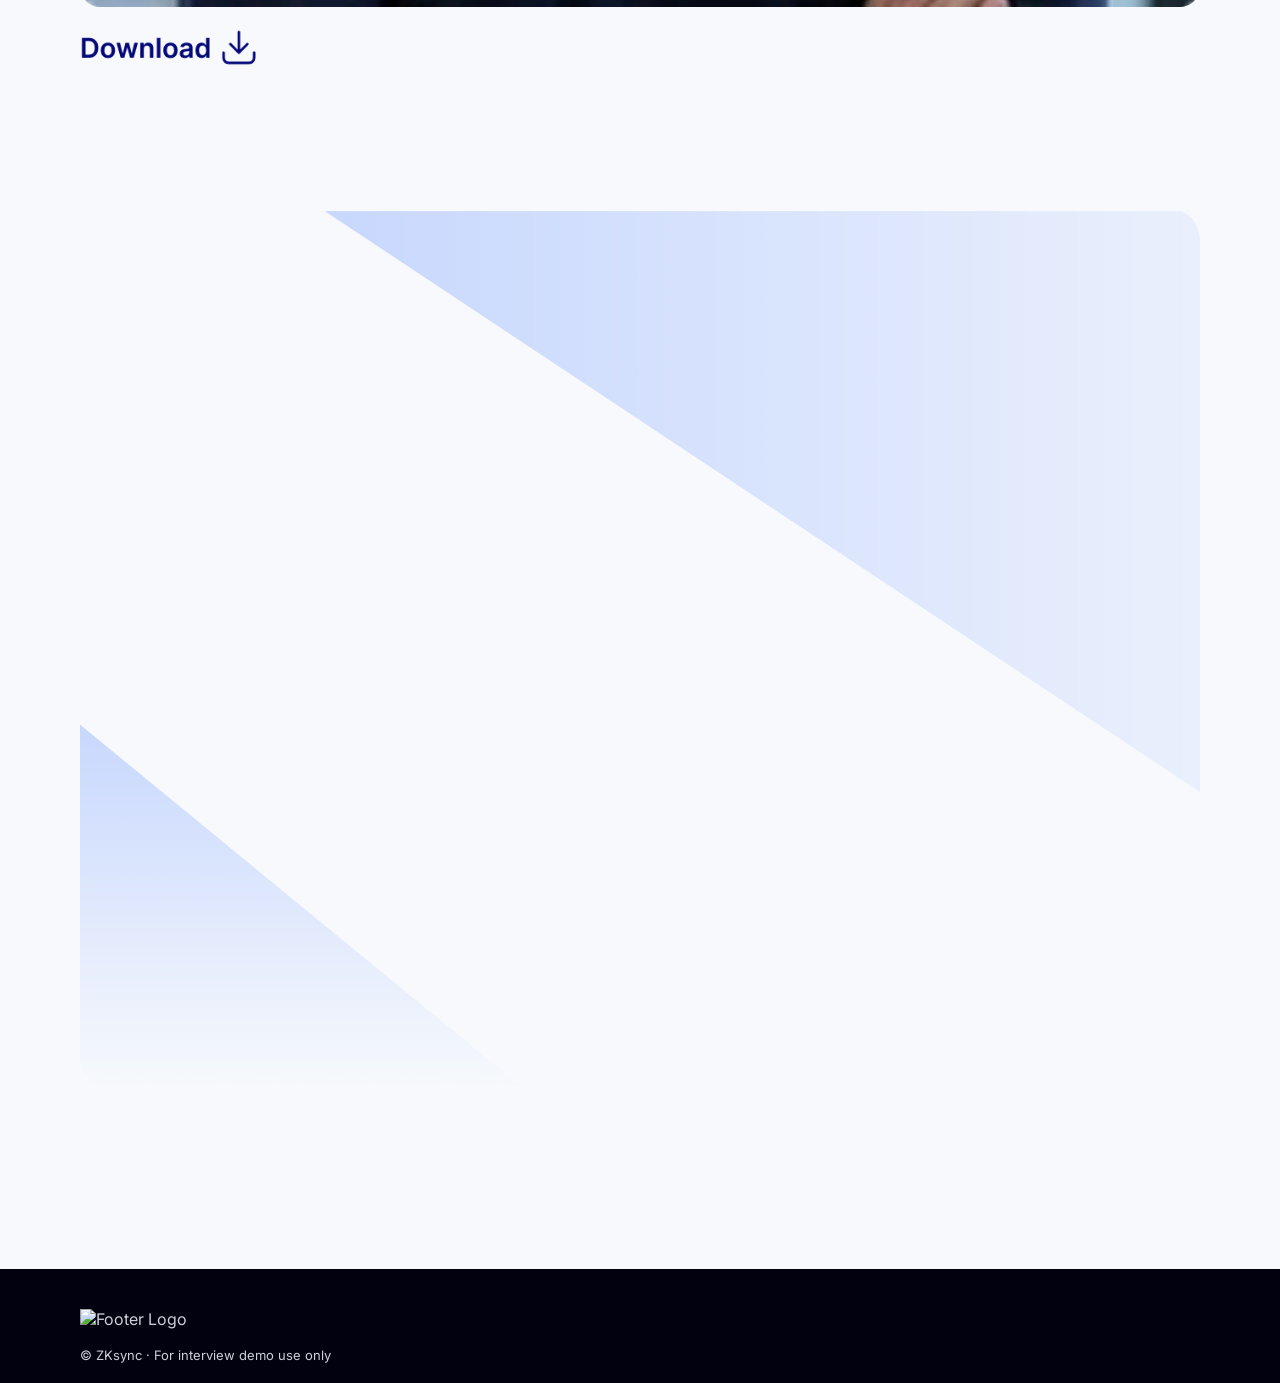
==== commit 7431e325: "Update index.html" ====
--- a/index.html
+++ b/index.html
@@ -108,10 +108,10 @@
     <img src="assets/nocomp1.png" class="no-comp-header" alt="" />
 
     <div class="no-comp-icons">
-      <div><img src="assets/nocomp2.png" alt="" /></div>
-      <div><img src="assets/nocomp3.png" alt="" /></div>
-      <div><img src="assets/nocomp4.png" alt="" /></div>
-      <div><img src="assets/nocomp5.png" alt="" /></div>
+      <div><img src="assets/nocomp2.svg" alt="" /></div>
+      <div><img src="assets/nocomp3.svg" alt="" /></div>
+      <div><img src="assets/nocomp4.svg" alt="" /></div>
+      <div><img src="assets/nocomp5.svg" alt="" /></div>
     </div>
   </section>
 
@@ -119,7 +119,7 @@
   <!-- COMPARISON TABLE -->
   <!-- ========================================================= -->
   <section class="comparison">
-    <img src="assets/comptable.png" class="comparison-table" alt="Comparison Table" />
+    <img src="assets/comptable.svg" class="comparison-table" alt="Comparison Table" />
   </section>
 
   <!-- ========================================================= -->
@@ -127,11 +127,11 @@
   <!-- ========================================================= -->
   <section class="usecases">
     <div class="usecases-grid">
-      <img src="assets/use1.png" alt="" />
-      <img src="assets/use2.png" alt="" />
-      <img src="assets/use3.png" alt="" />
-      <img src="assets/use4.png" alt="" />
-      <img src="assets/use5.png" alt="" />
+      <img src="assets/use1.svg" alt="" />
+      <img src="assets/use2.svg" alt="" />
+      <img src="assets/use3.svg" alt="" />
+      <img src="assets/use4.svg" alt="" />
+      <img src="assets/use5.svg" alt="" />
     </div>
   </section>
 
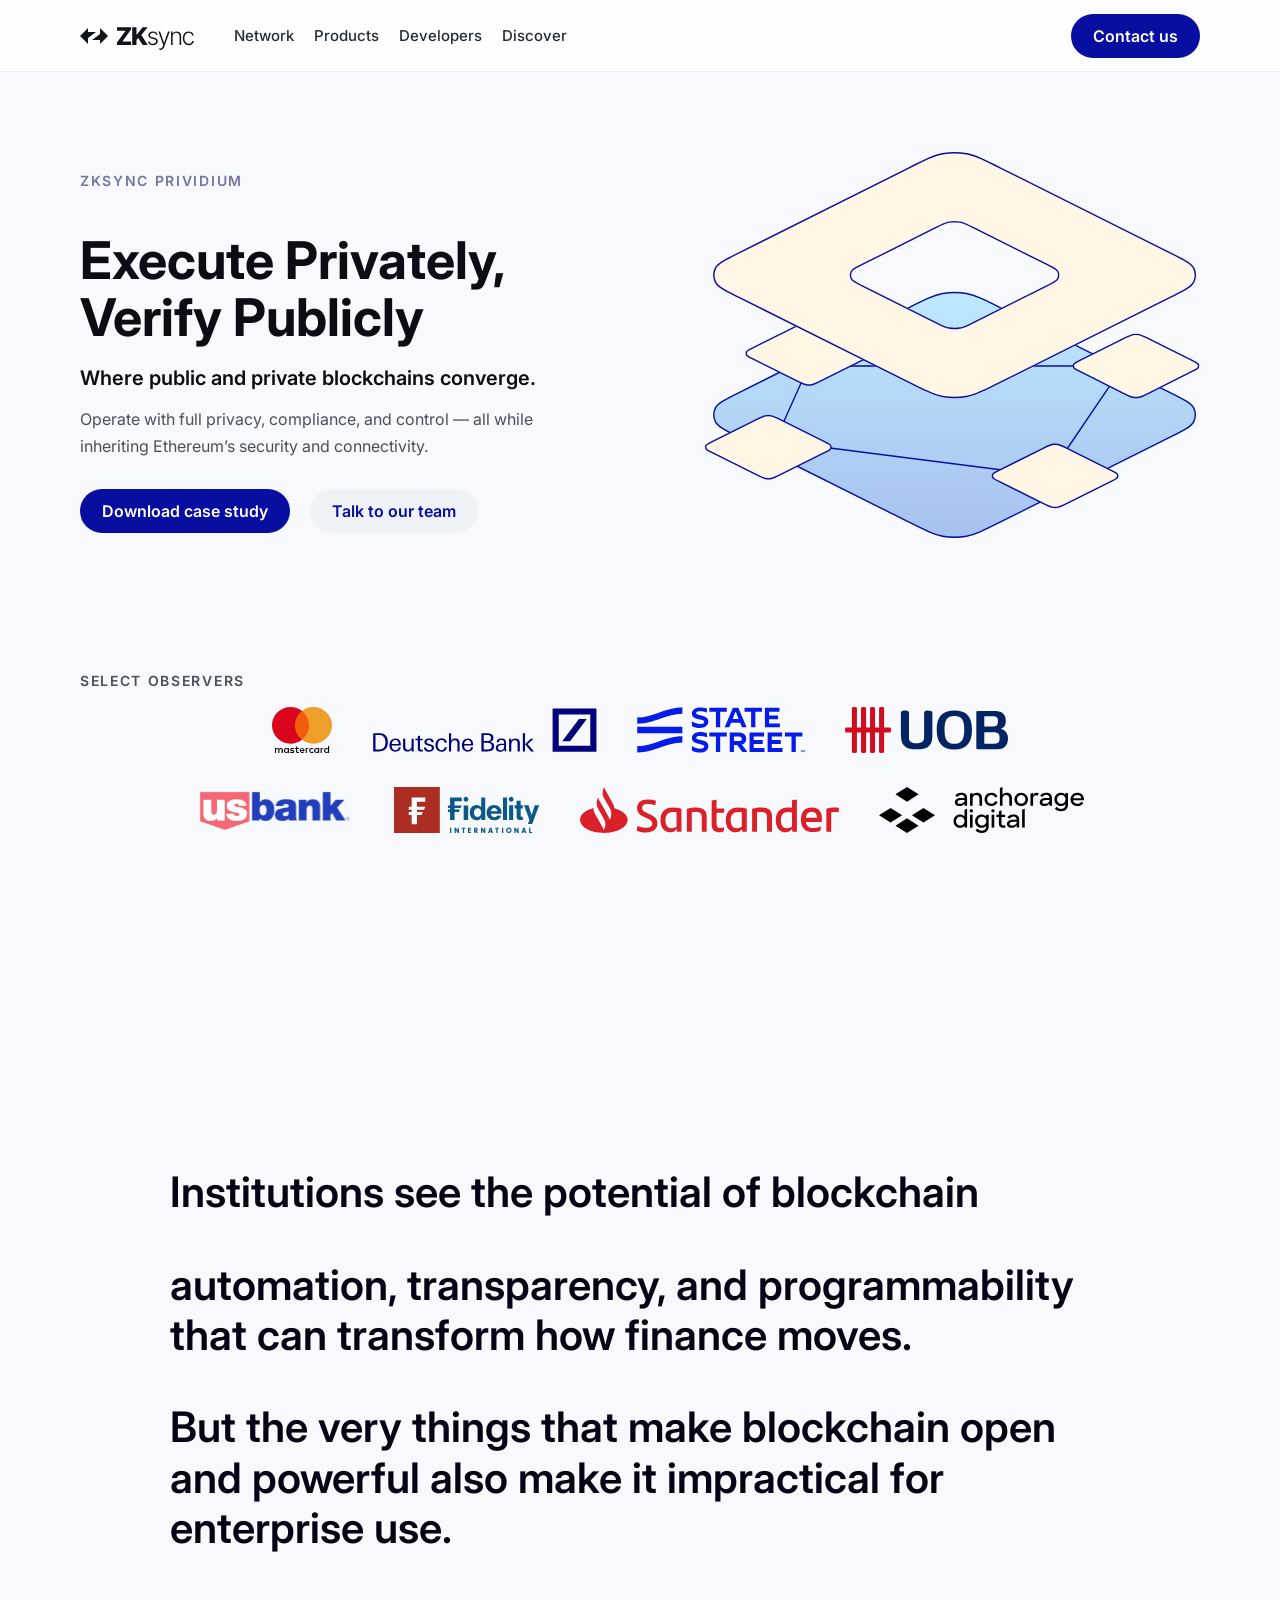
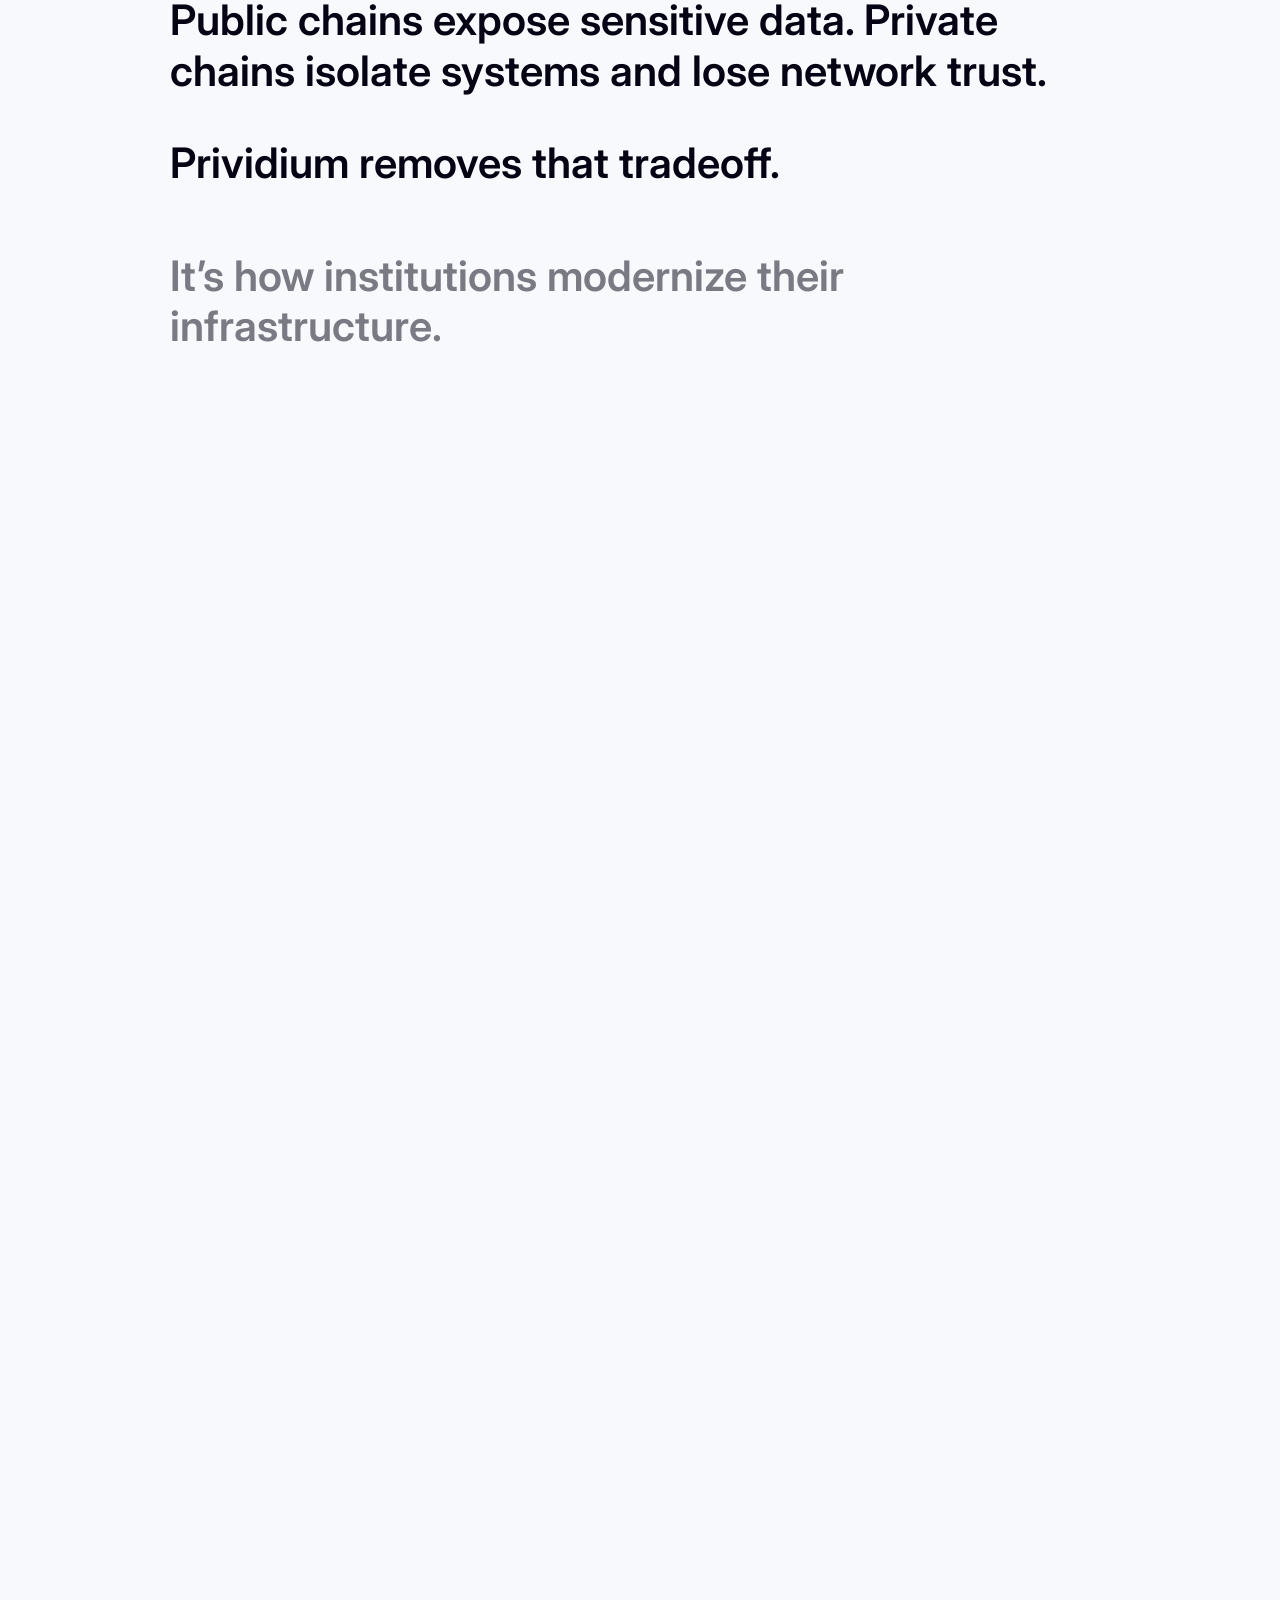
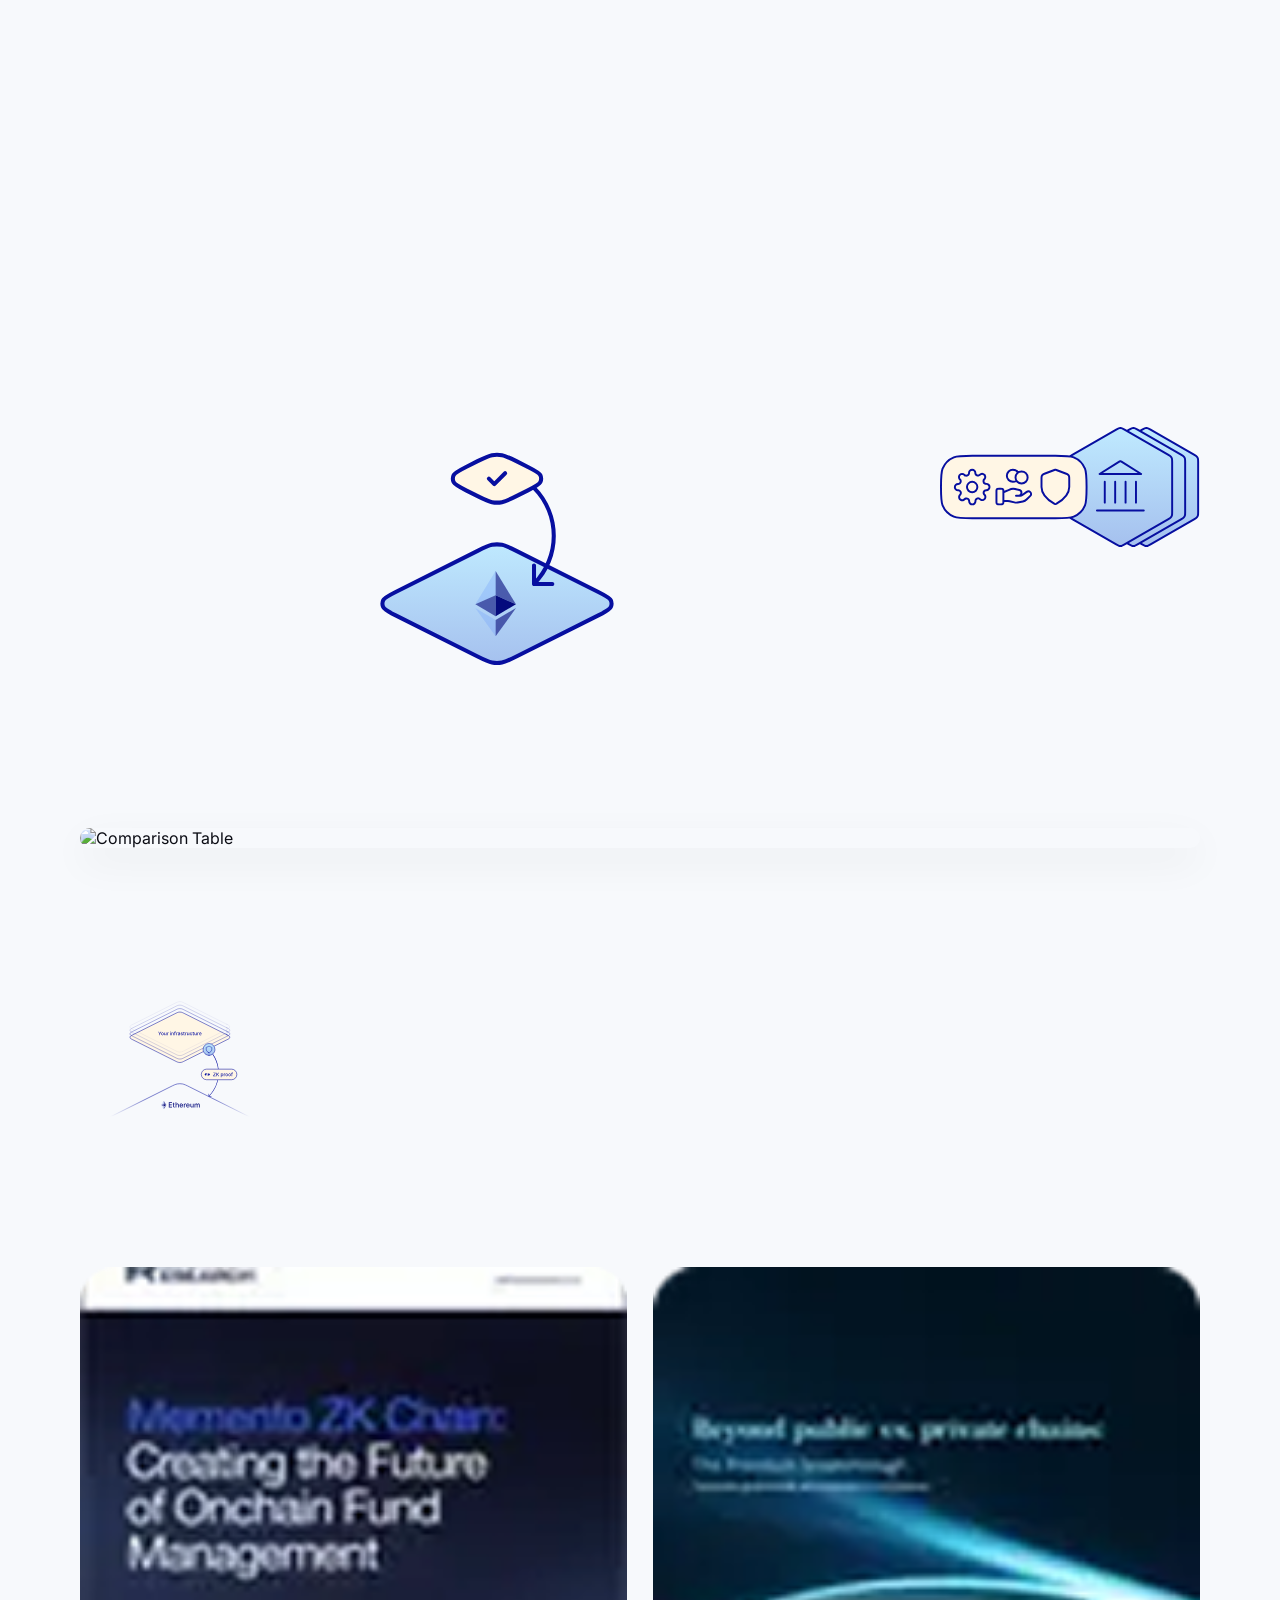
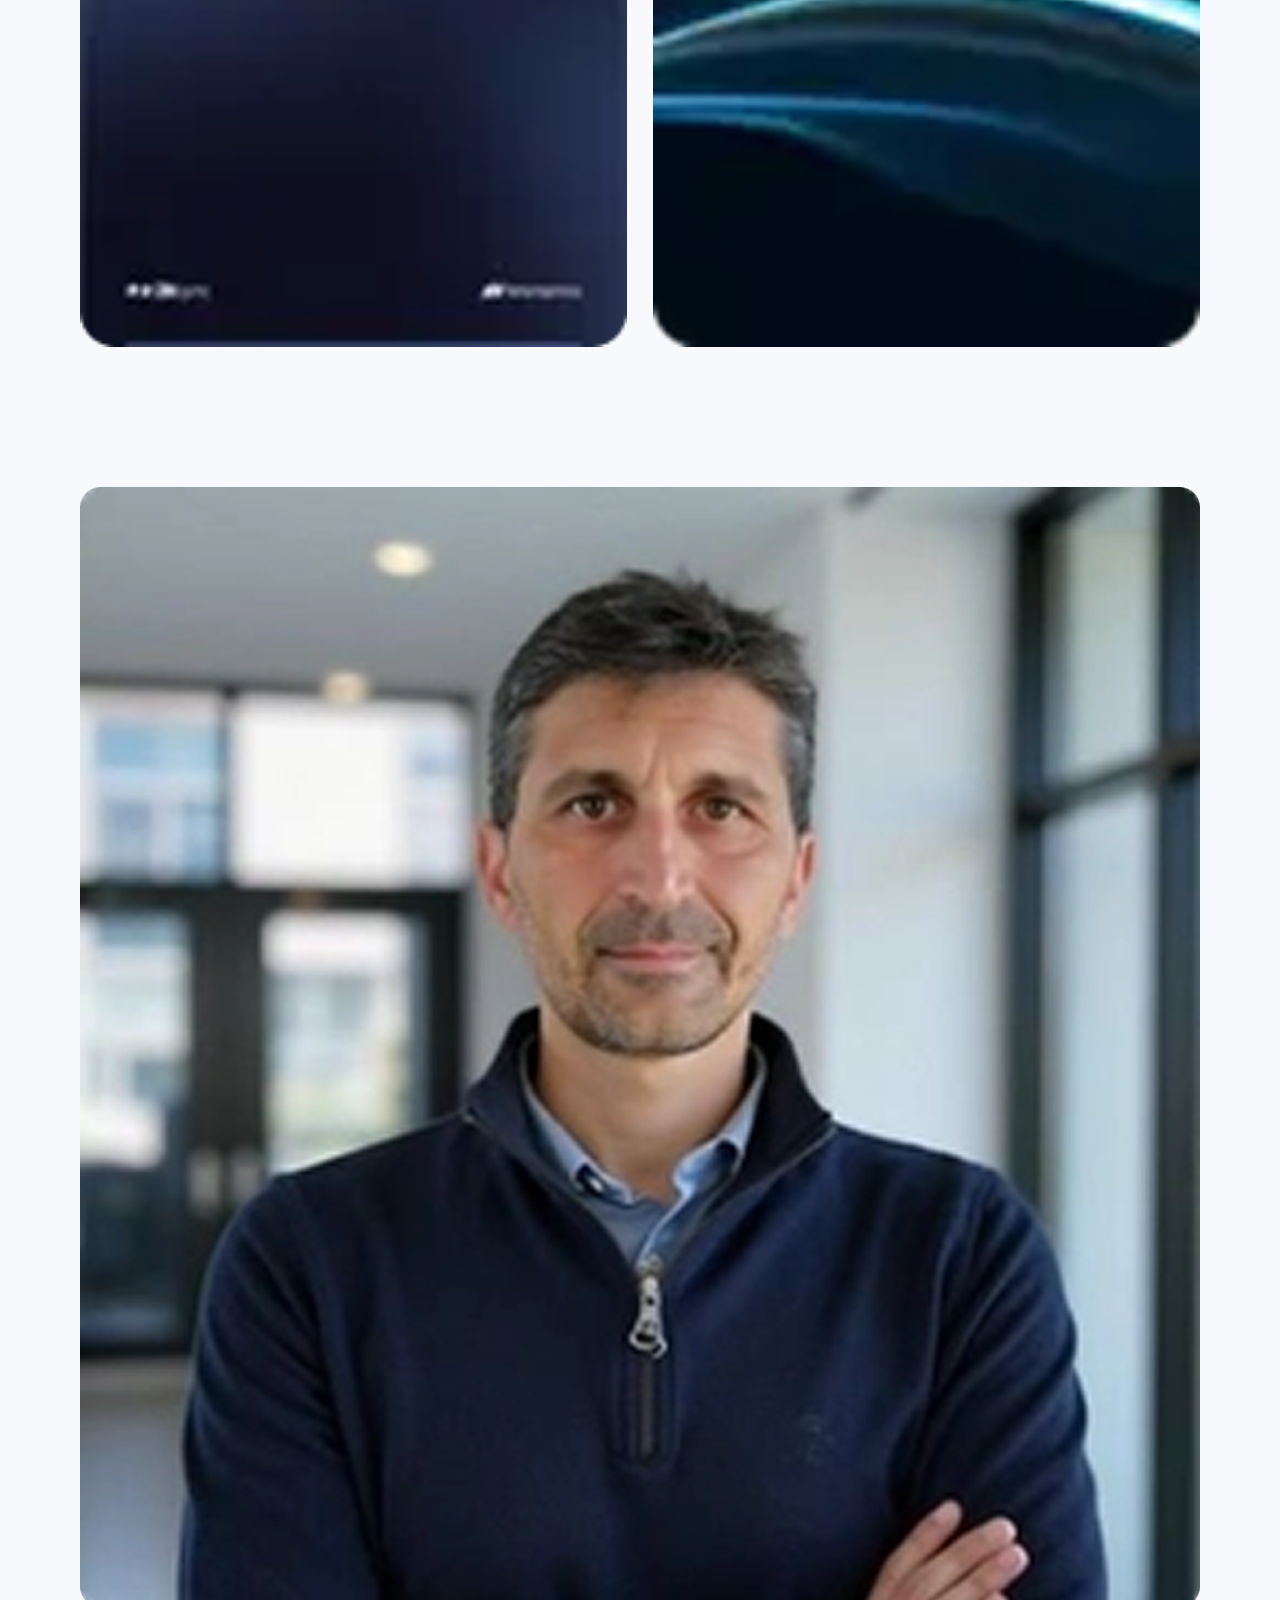
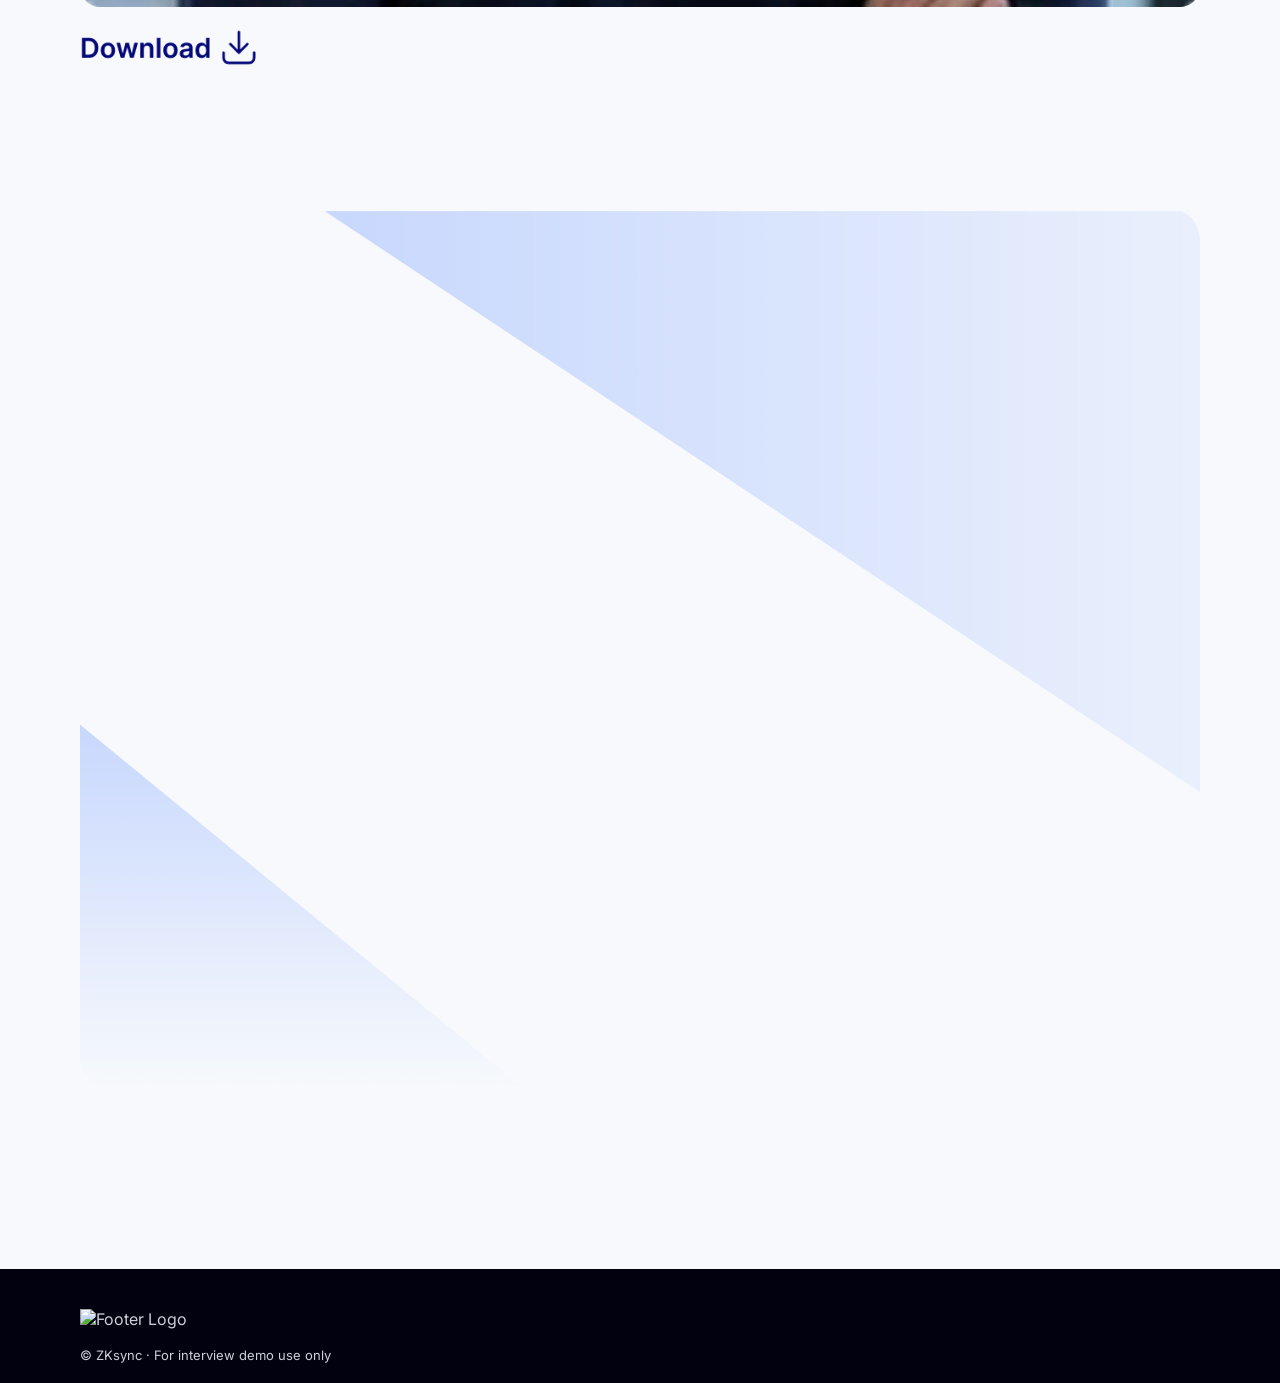
==== commit f65402ec: "Update index.html" ====
--- a/index.html
+++ b/index.html
@@ -19,7 +19,7 @@
   <header class="nav">
     <div class="nav-left">
       <a href="#" class="nav-logo">
-        <img src="assets/footer1.png" alt="zkSync Logo" />
+        <img src="assets/footer1.svg" alt="zkSync Logo" />
       </a>
       <nav class="nav-links">
         <a href="#">Network</a>
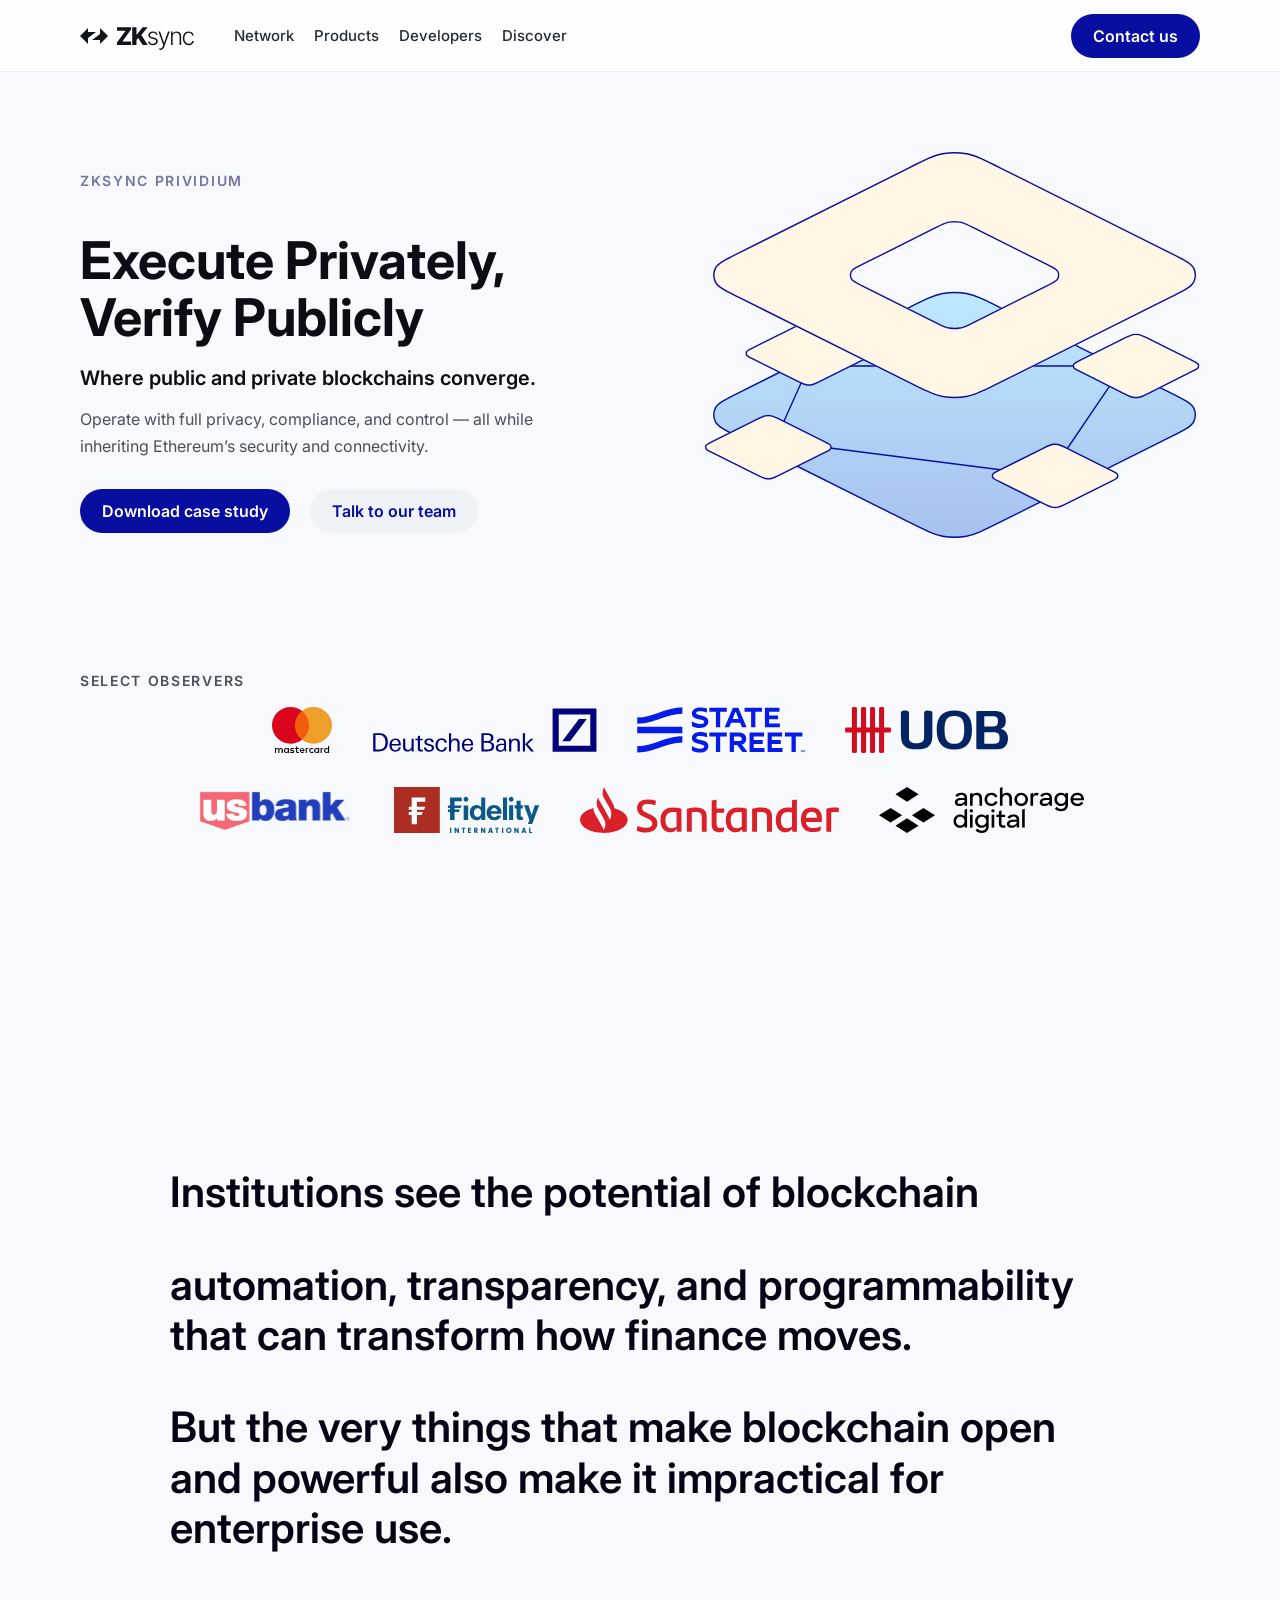
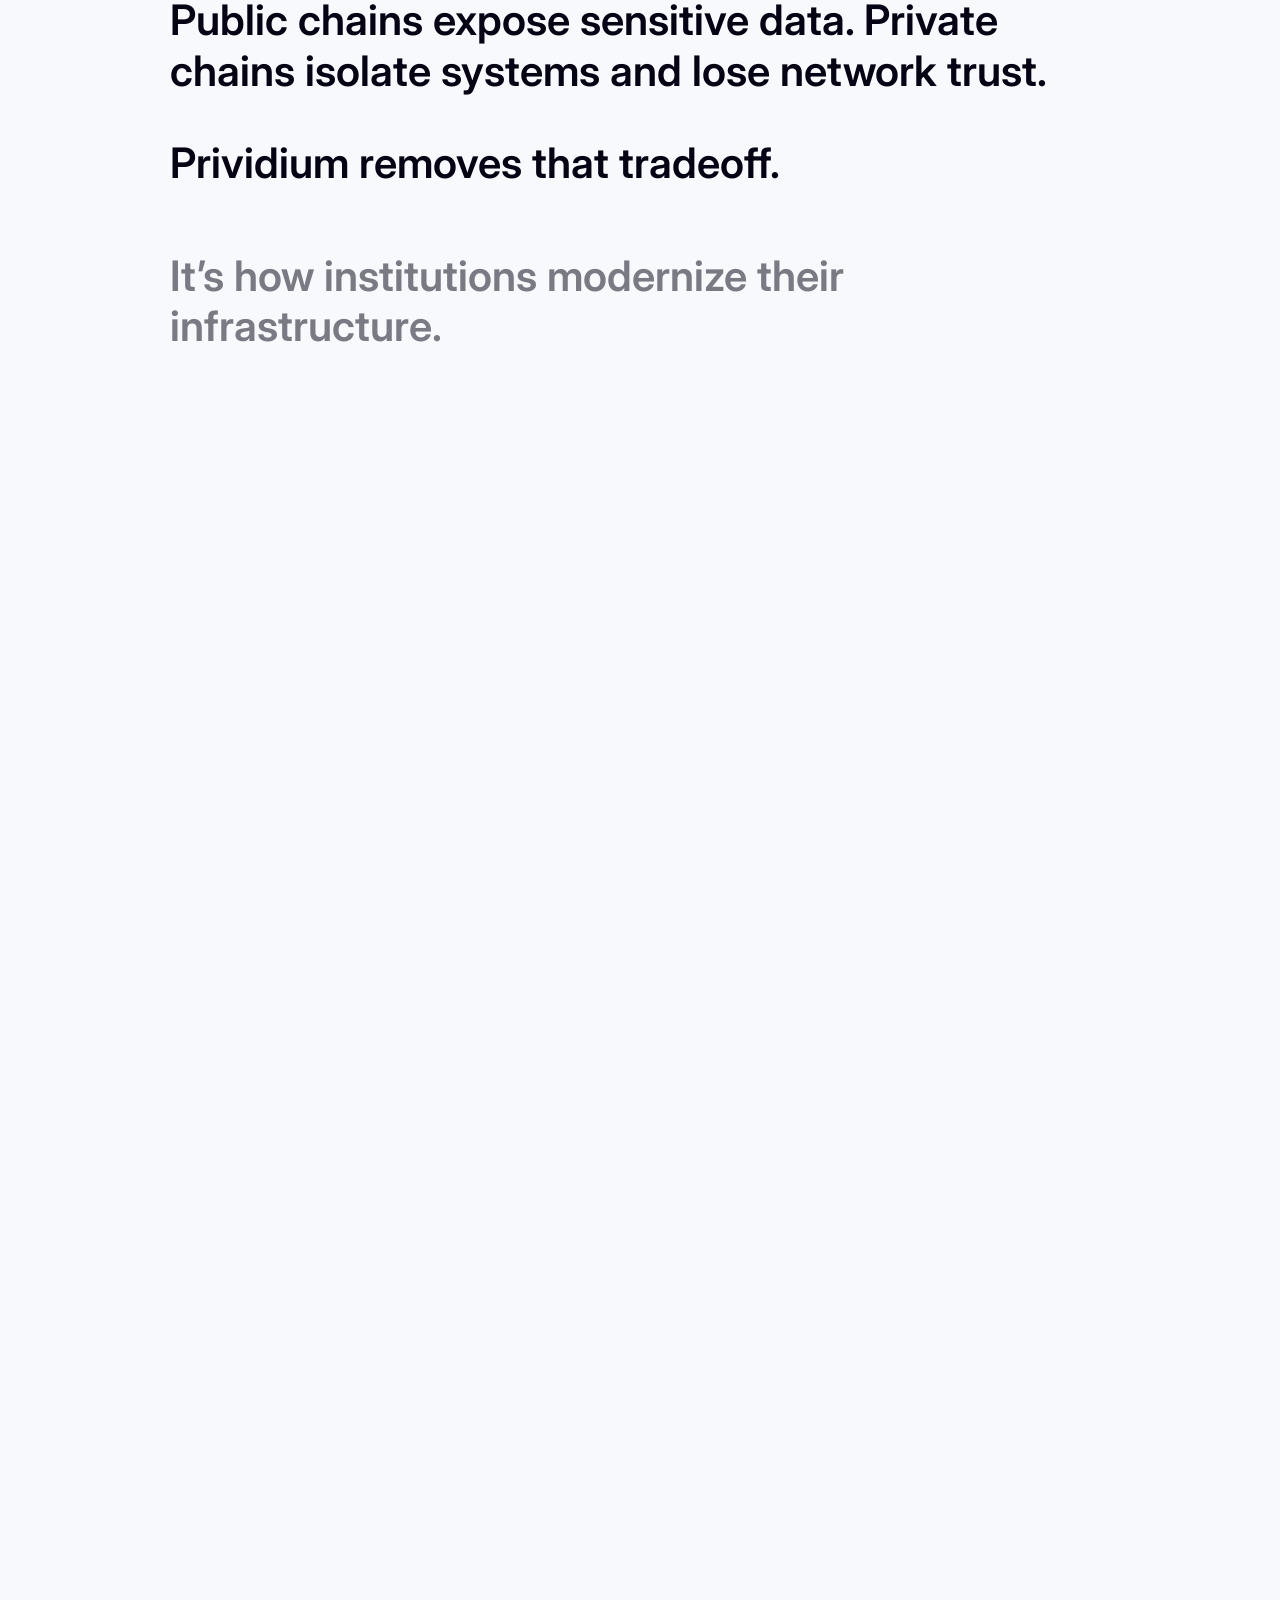
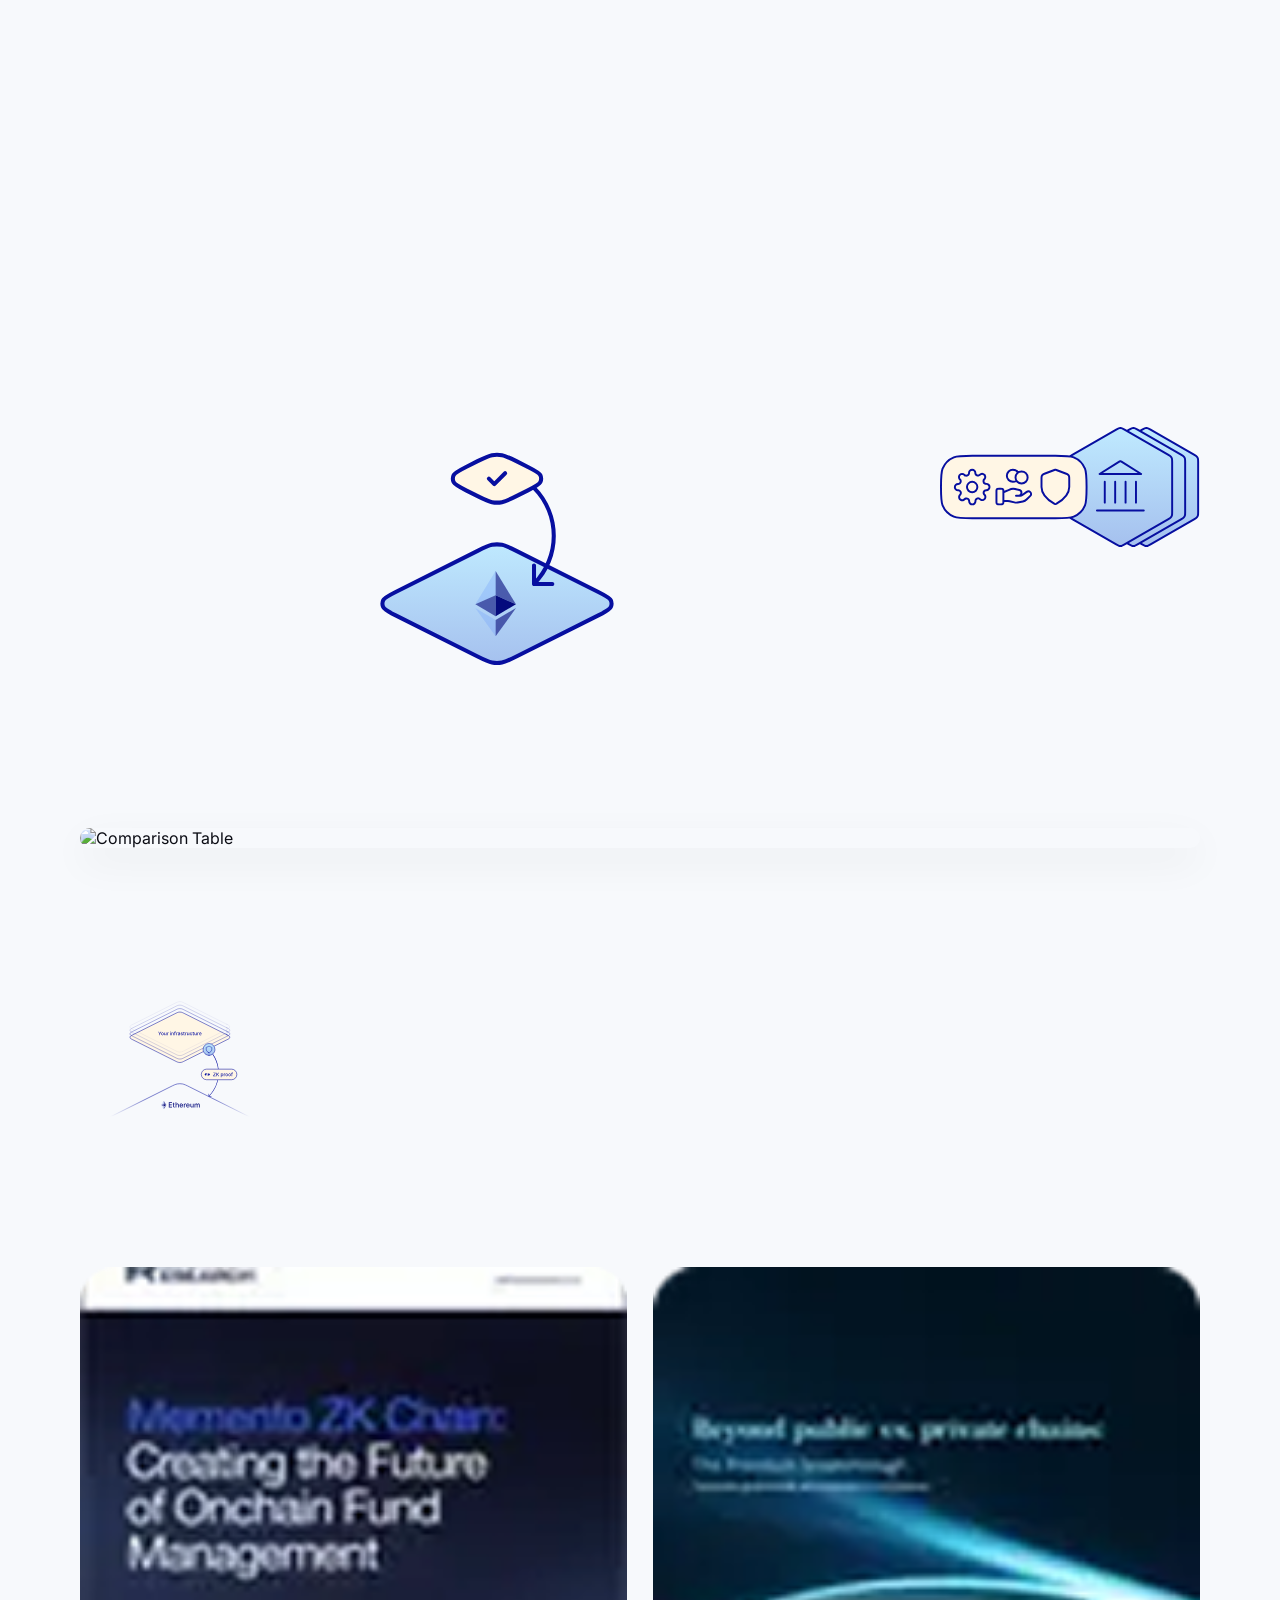
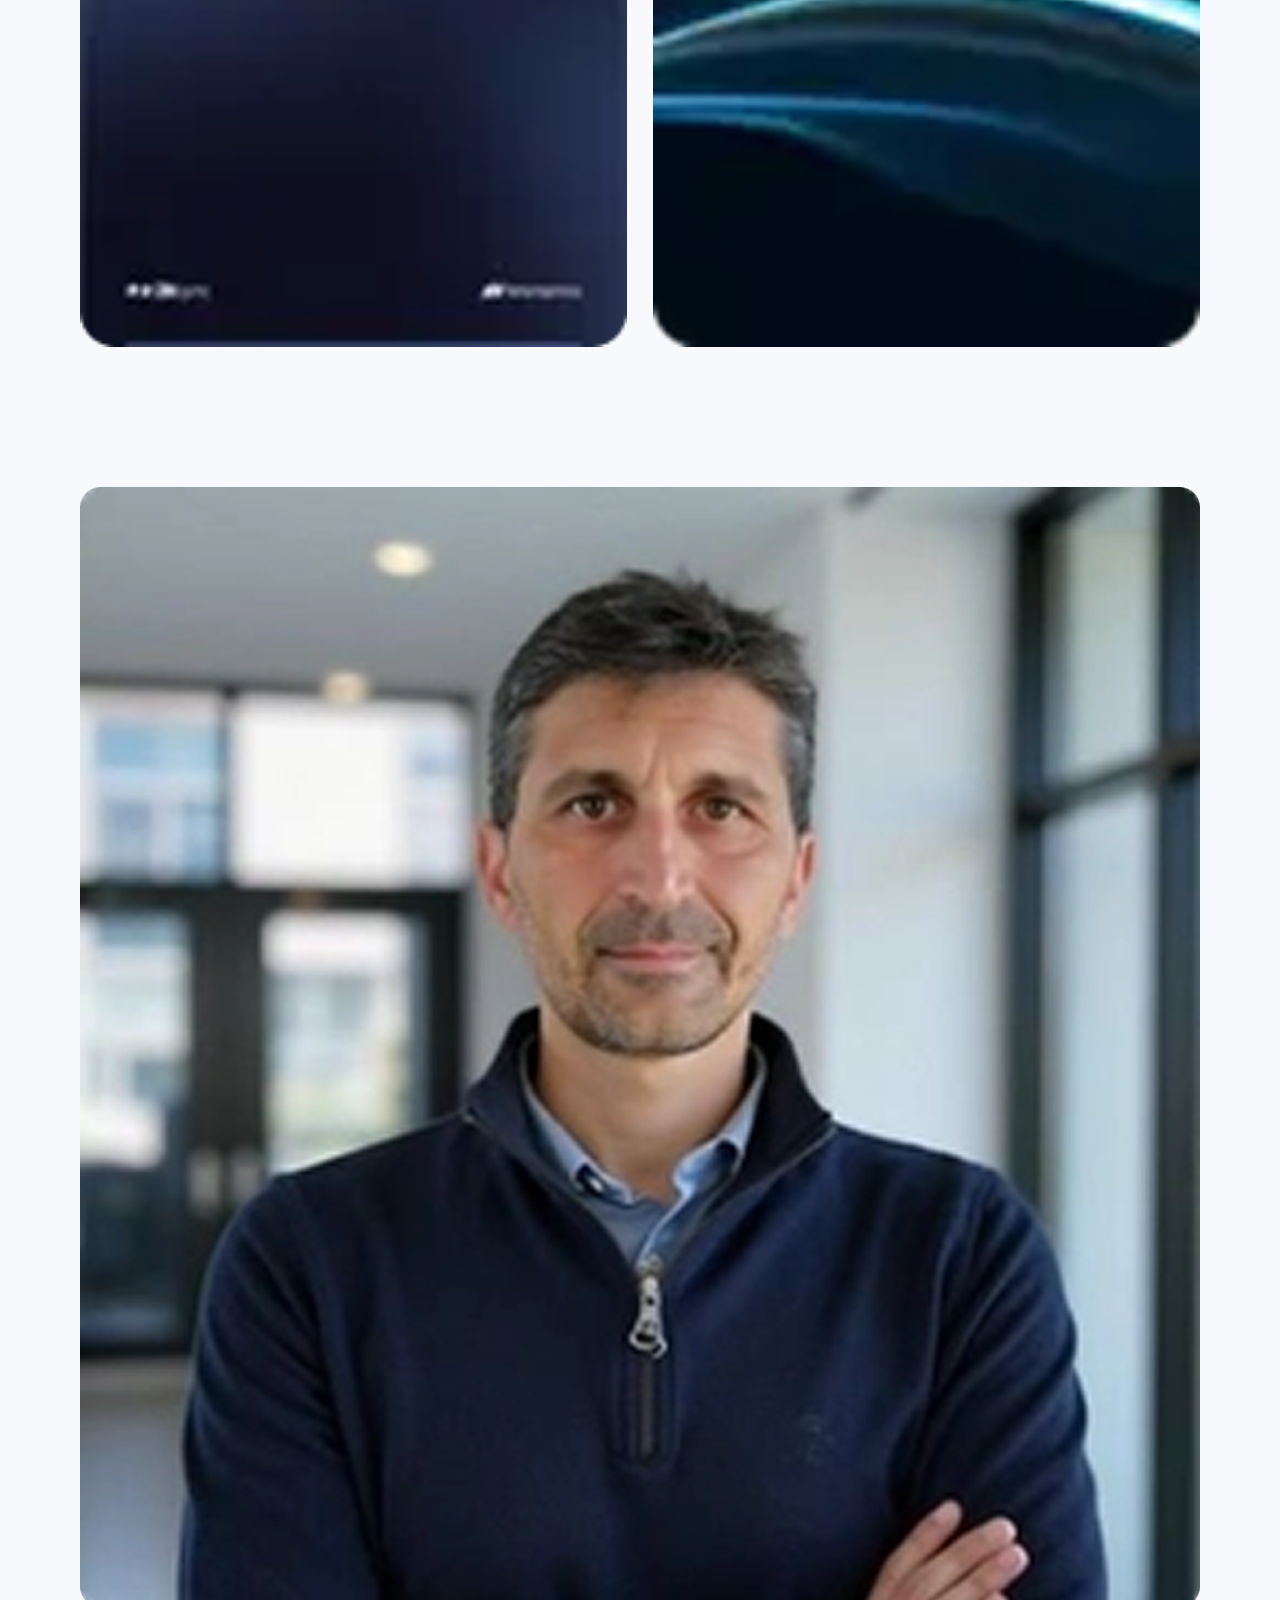
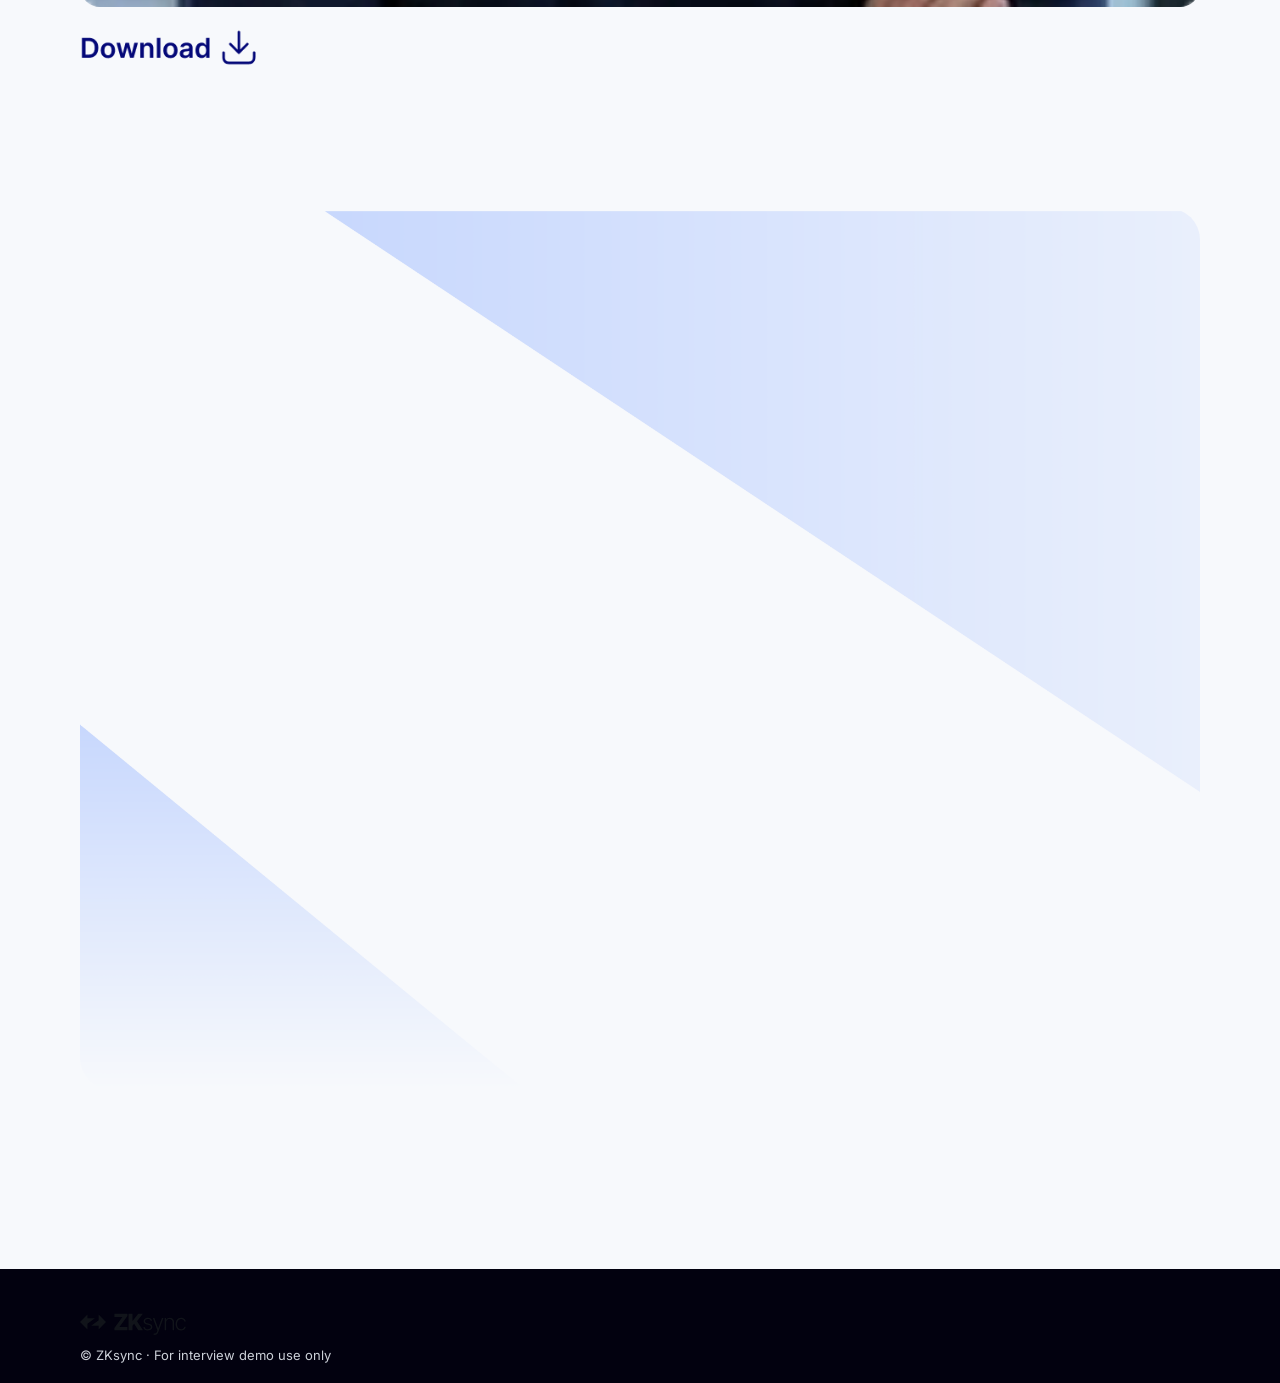
==== commit 930ca182: "Update index.html" ====
--- a/index.html
+++ b/index.html
@@ -164,7 +164,7 @@
   <!-- FOOTER -->
   <!-- ========================================================= -->
   <footer class="footer">
-    <img src="assets/footer1.png" alt="Footer Logo" class="footer-logo" />
+    <img src="assets/footer1.svg" alt="Footer Logo" class="footer-logo" />
     <p>© ZKsync · For interview demo use only</p>
   </footer>
 
